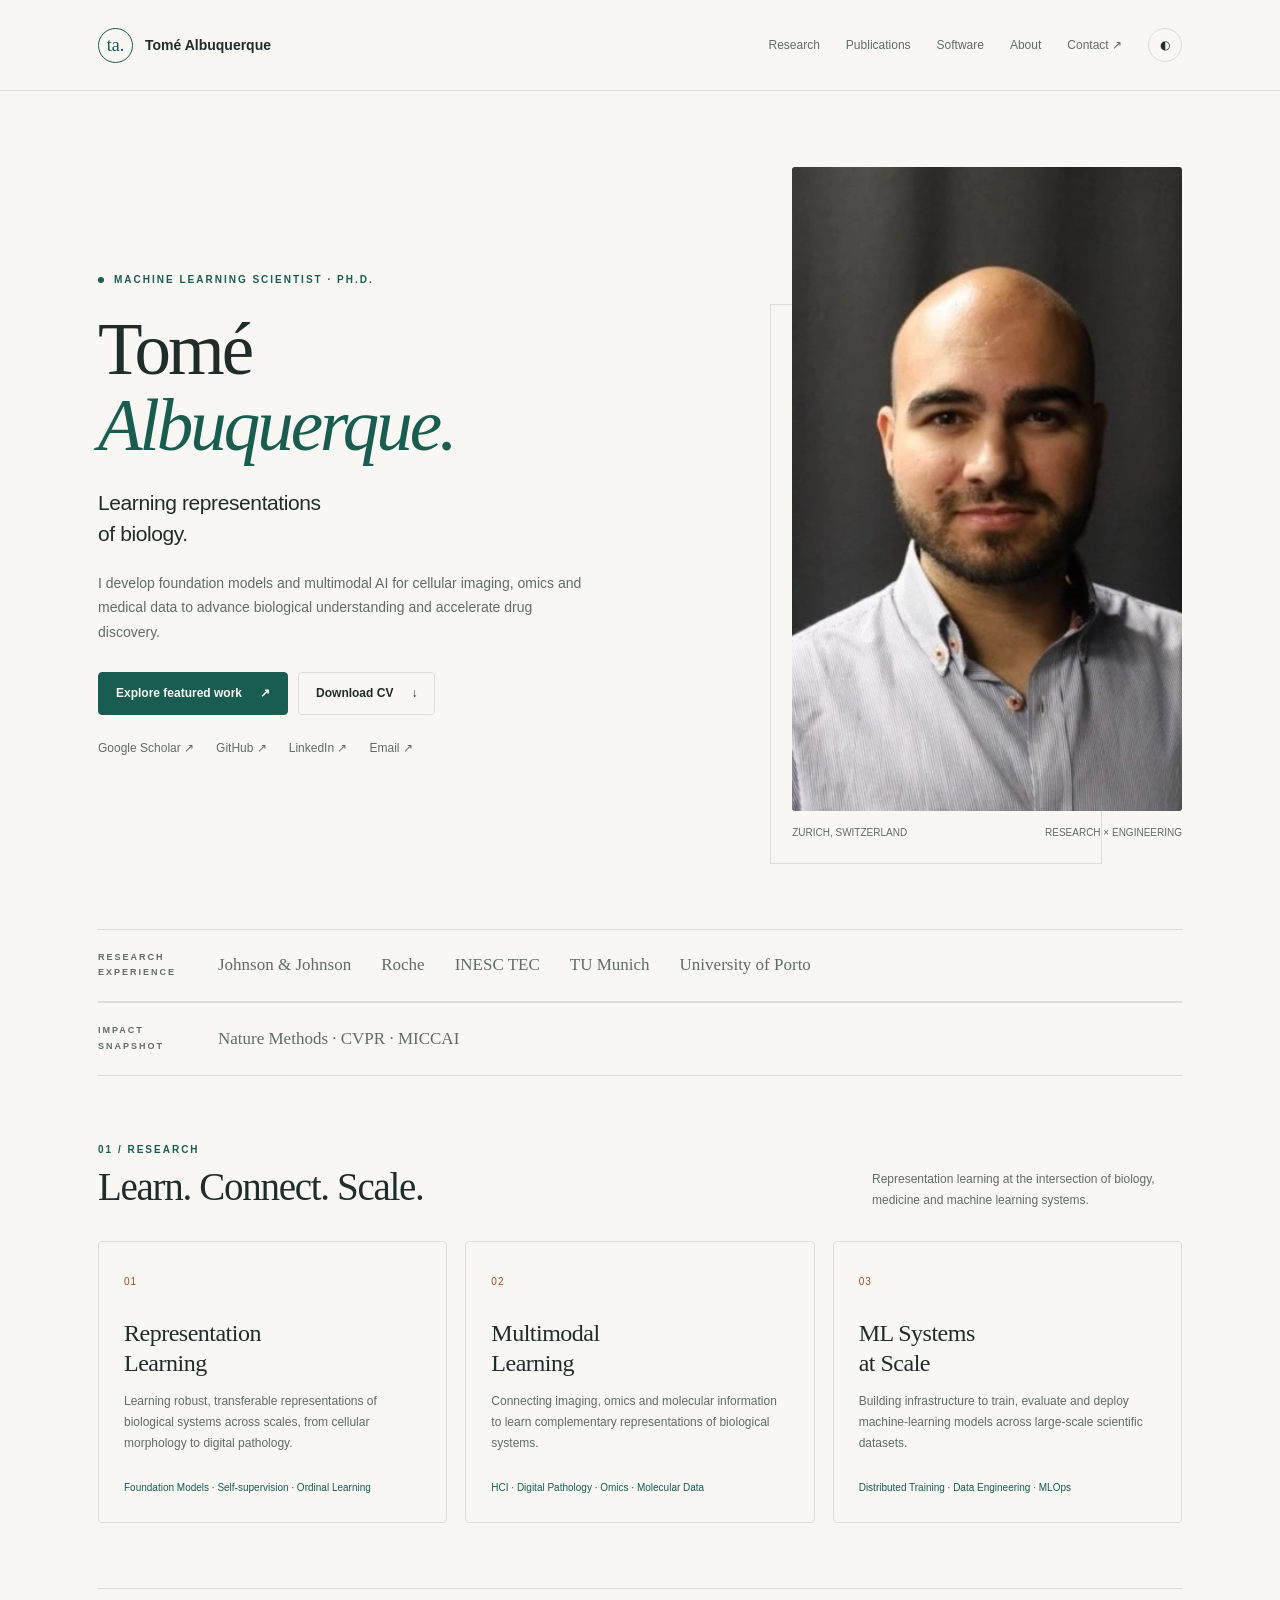
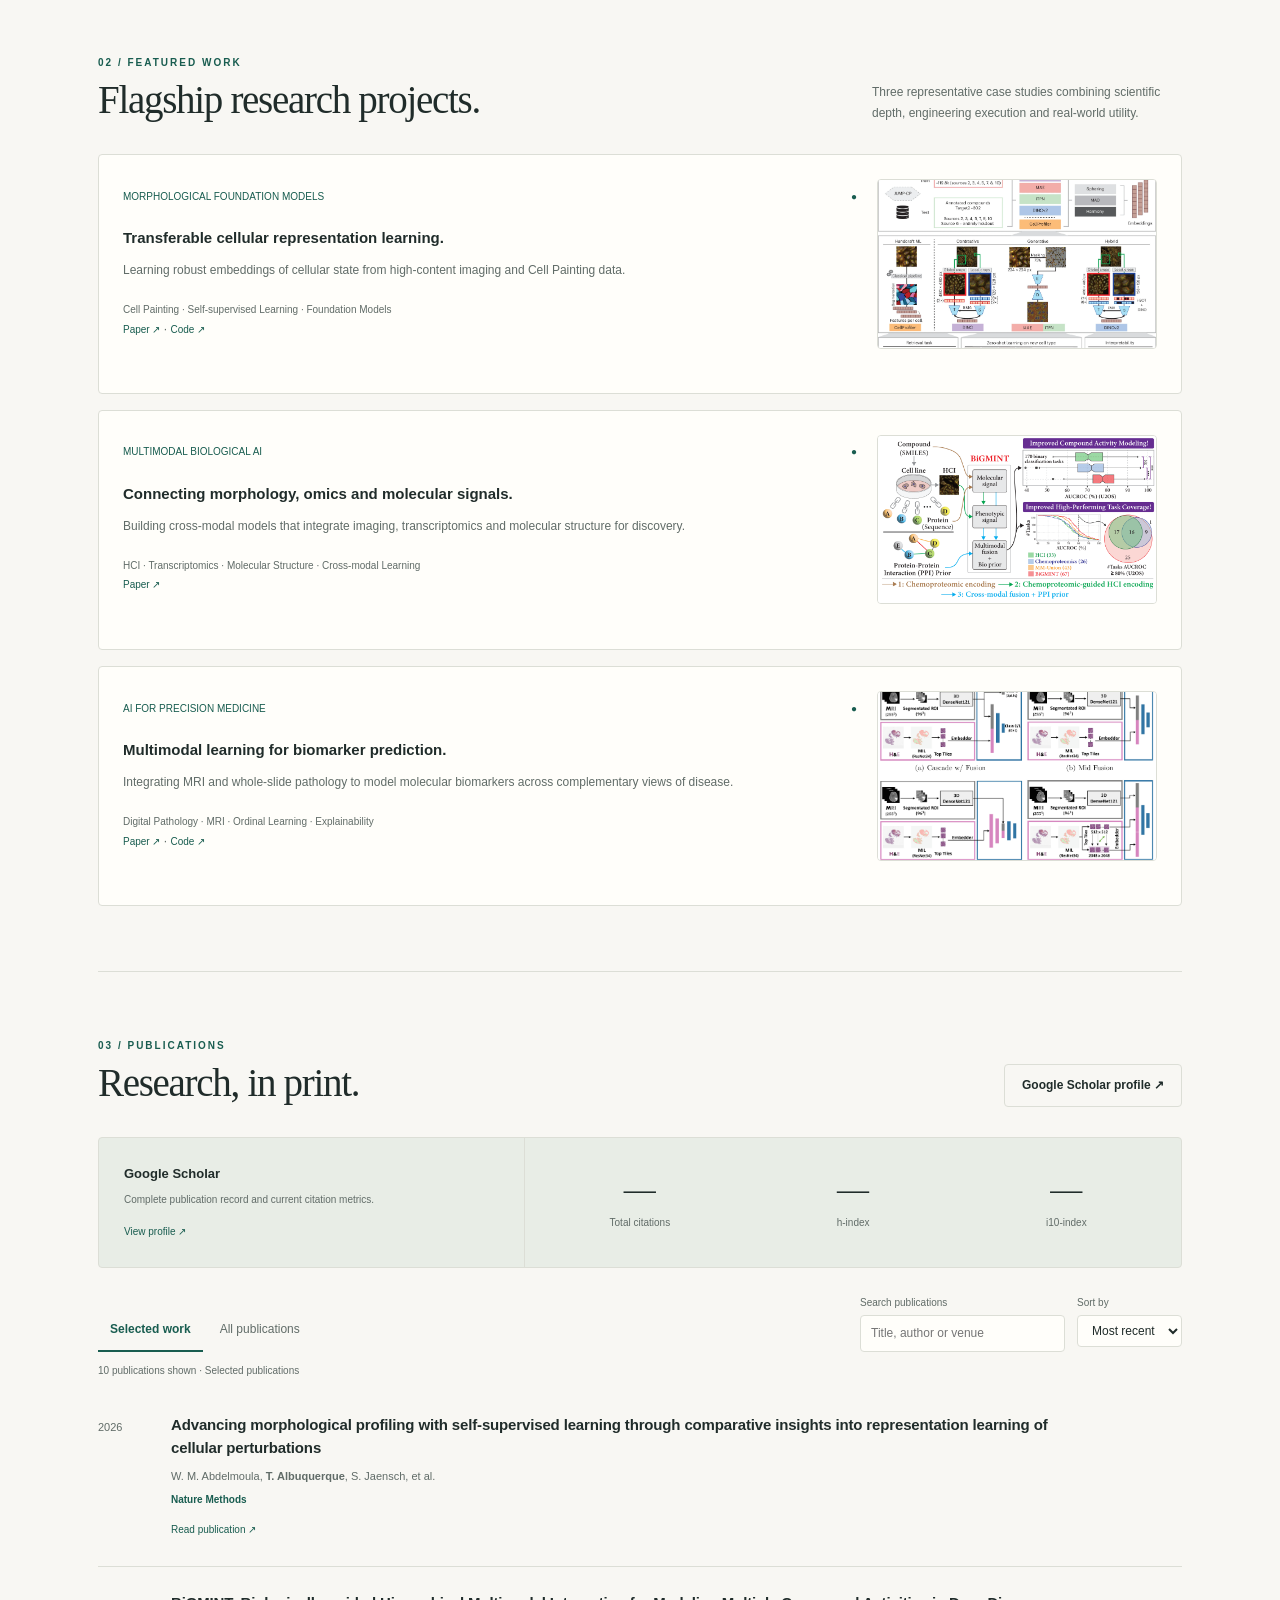
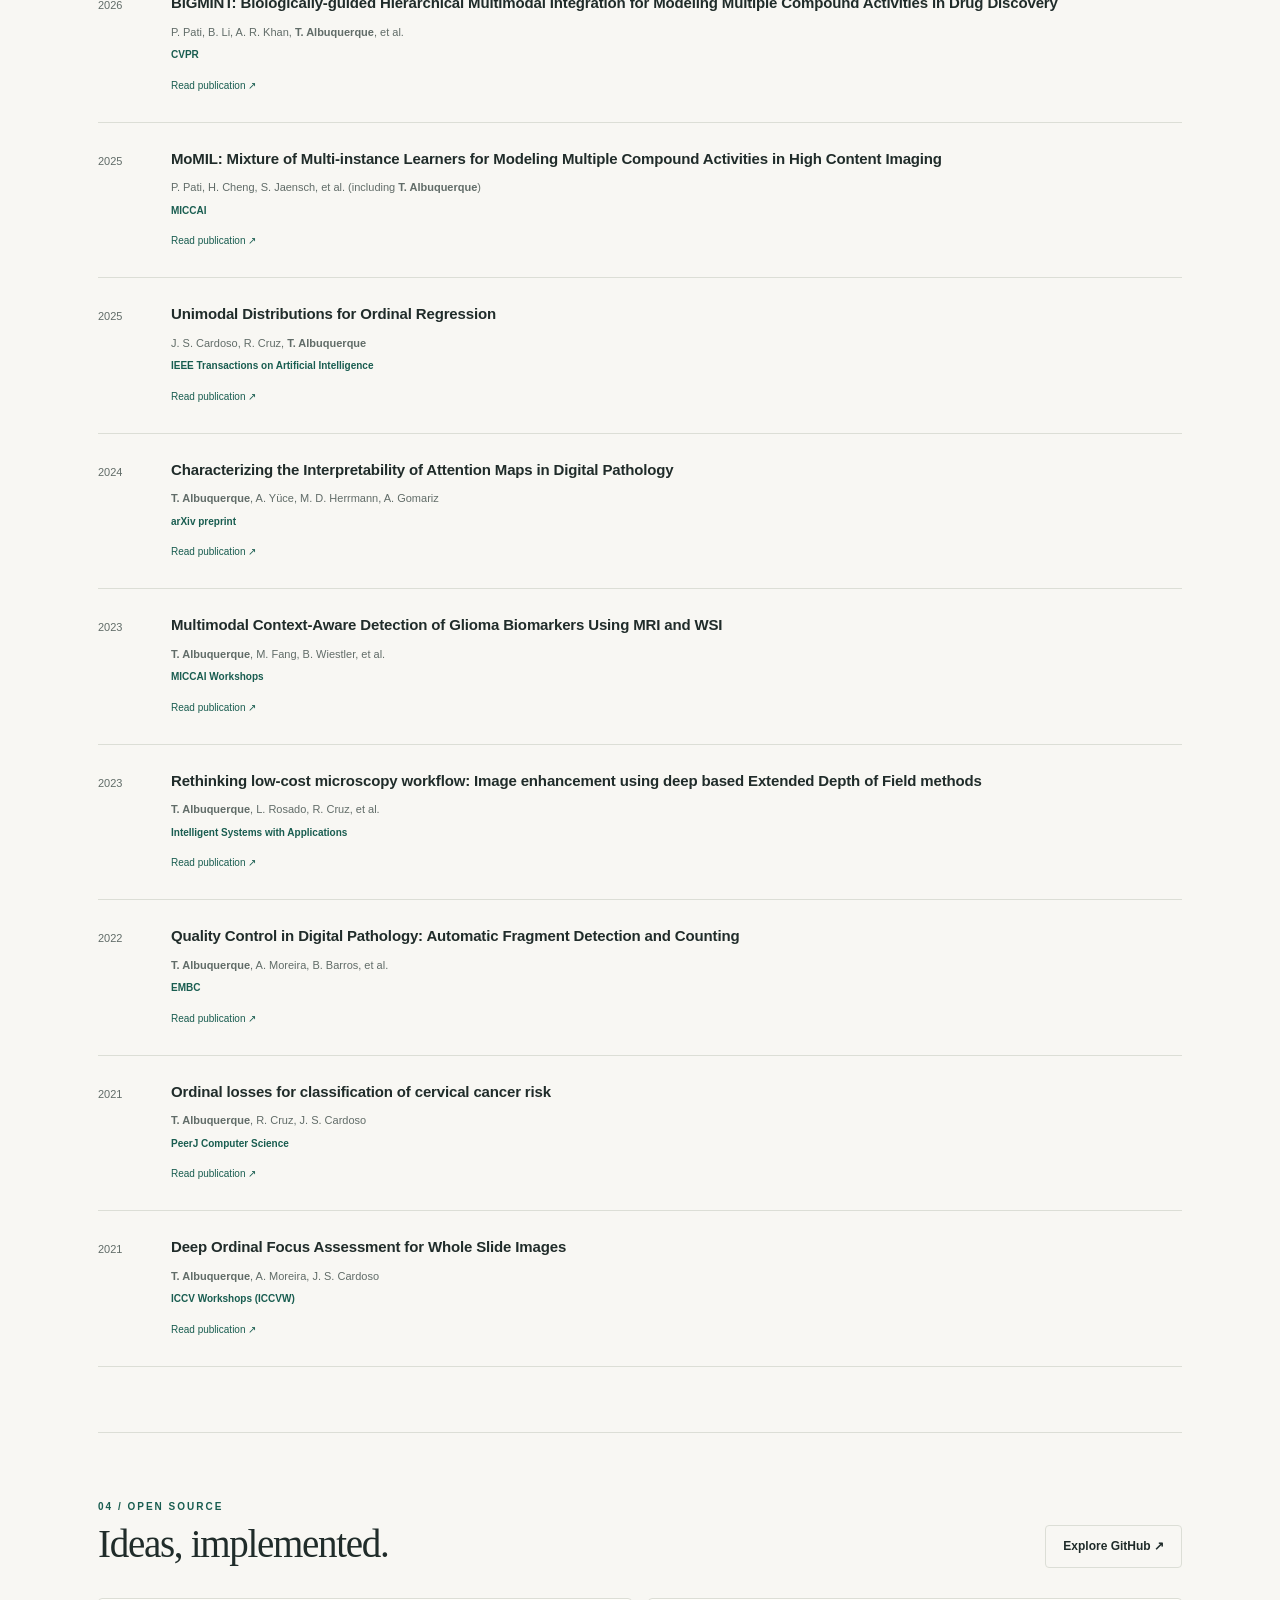
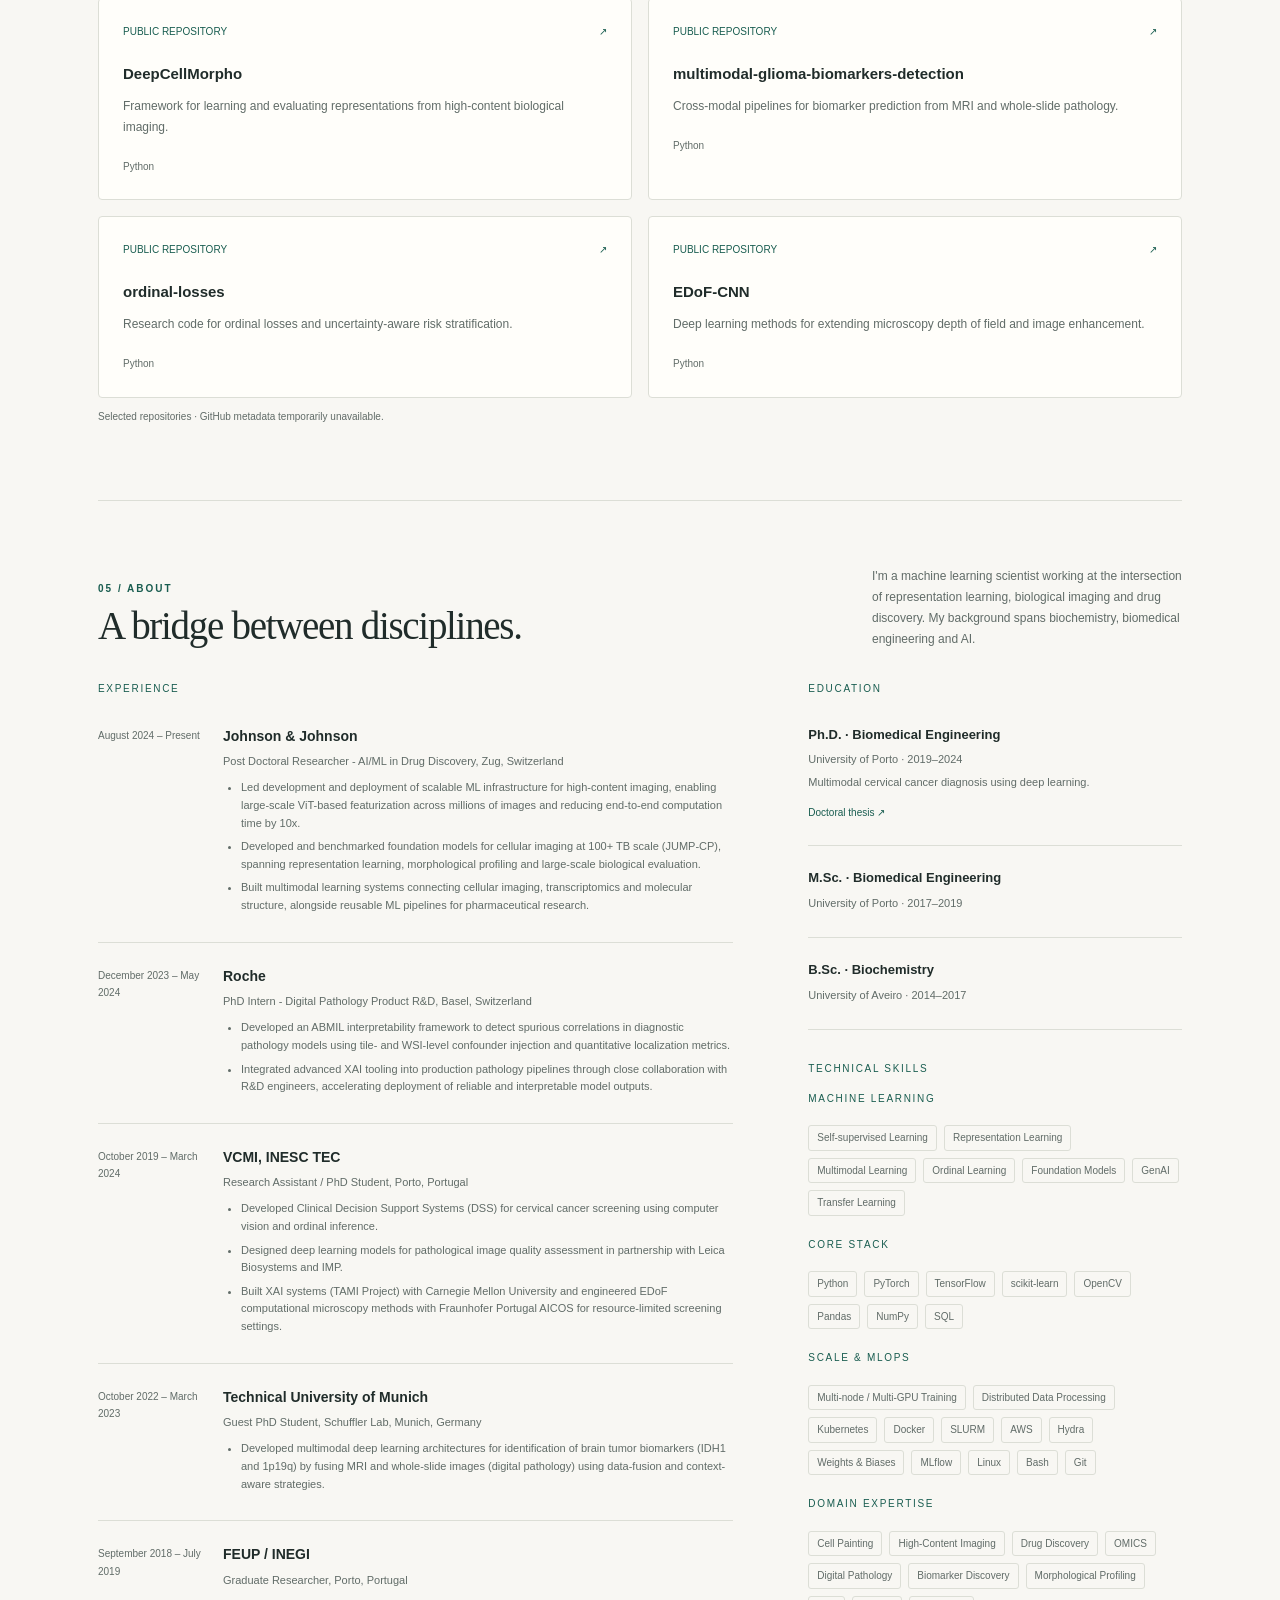
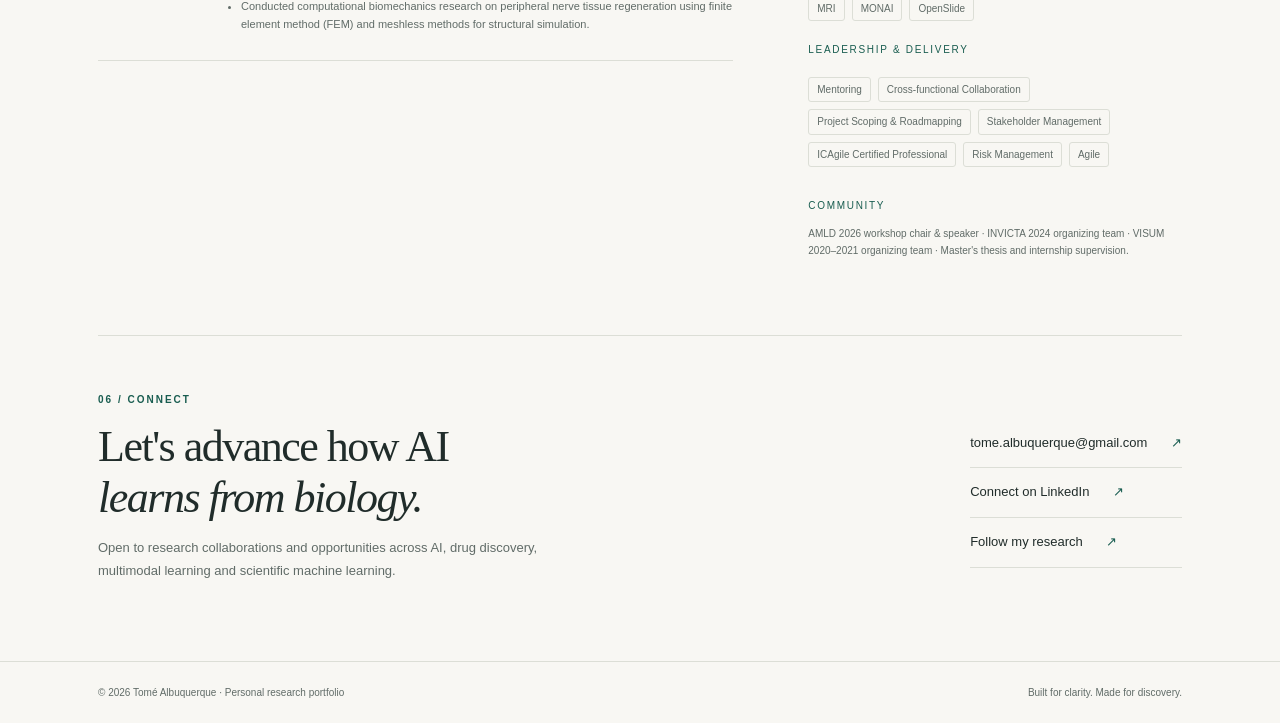
==== public/index.html @ 3bdf6a1e "Improve homepage design" ====
<!doctype html>
<html lang="en">
	<head>
		<meta charset="utf-8" />
		<meta name="viewport" content="width=device-width,initial-scale=1" />
		<meta name="color-scheme" content="light dark" />
		<title>Tomé Albuquerque | Machine Learning Scientist</title>
		<meta
			name="description"
			content="Tomé Albuquerque develops foundation models and multimodal AI across biological imaging, omics and medical data to accelerate discovery."
		/>
		<meta property="og:title" content="Tomé Albuquerque | Machine Learning Scientist" />
		<meta
			property="og:description"
			content="Representation learning for biology. Foundation models, multimodal AI and scalable ML systems for discovery."
		/>
		<meta property="og:type" content="website" />
		<link rel="icon" href="assets/favicon.svg" type="image/svg+xml" />
		<link rel="stylesheet" href="styles.css" />
		<script src="script.js" defer></script>
		<script type="application/ld+json">
			{
				"@context": "https://schema.org",
				"@type": "Person",
				"name": "Tomé Albuquerque",
				"jobTitle": "Machine Learning Scientist",
				"sameAs": [
					"https://scholar.google.com/citations?user=RfeLaPEAAAAJ",
					"https://github.com/tomealbuquerque",
					"https://www.linkedin.com/in/tome-albuquerque-ba087170"
				]
			}
		</script>
	</head>
	<body>
		<a class="skip" href="#main">Skip to content</a>

		<header>
			<nav class="wrap" aria-label="Main navigation">
				<a class="brand" href="#main"><span class="mark" aria-hidden="true">ta.</span>Tomé Albuquerque</a>
				<div class="navlinks">
					<a href="#research">Research</a>
					<a href="#publications">Publications</a>
					<a href="#software">Software</a>
					<a href="#about">About</a>
					<!-- <a href="assets/CV_TAlbuquerque_git.pdf" download aria-label="Download CV" title="Download CV">CV ↓</a> -->
					<a href="#contact">Contact ↗</a>
					<button
						class="theme"
						id="theme"
						type="button"
						aria-label="Switch color theme"
						aria-pressed="false"
					>
						◐
					</button>
				</div>
			</nav>
		</header>

		<main id="main" class="wrap">
			<section class="hero">
				<div>
					<div class="eyebrow"><span class="dot" aria-hidden="true"></span>Machine Learning Scientist · Ph.D.</div>
					<h1>
						Tomé<br />
						<em>Albuquerque.</em>
					</h1>
					<p class="headline">
						Learning representations<br />
						of biology.
					</p>
					<p class="intro">
						I develop foundation models and multimodal AI for cellular imaging, omics and medical data to
						advance biological understanding and accelerate drug discovery.
					</p>
					<div class="buttons">
						<a class="button primary" href="#featured"
							>Explore featured work <span aria-hidden="true">↗</span></a
						>
						<a class="button" href="assets/CV_TAlbuquerque_git.pdf" download
							>Download CV <span aria-hidden="true">↓</span></a
						>
					</div>
					<div class="textlinks">
						<a
							href="https://scholar.google.com/citations?user=RfeLaPEAAAAJ"
							target="_blank"
							rel="noopener noreferrer"
							>Google Scholar ↗</a
						>
						<a href="https://github.com/tomealbuquerque" target="_blank" rel="noopener noreferrer">GitHub ↗</a>
						<a
							href="https://www.linkedin.com/in/tome-albuquerque-ba087170"
							target="_blank"
							rel="noopener noreferrer"
							>LinkedIn ↗</a
						>
						<a href="mailto:tome.albuquerque@gmail.com">Email ↗</a>
					</div>
				</div>

				<figure class="portrait">
					<img
						src="assets/portrait.webp"
						width="560"
						height="644"
						alt="Professional portrait supplied by Tomé Albuquerque"
						fetchpriority="high"
					/>
					<figcaption><span>ZURICH, SWITZERLAND</span><span>RESEARCH × ENGINEERING</span></figcaption>
				</figure>
			</section>

			<div class="affiliations" aria-label="Selected research affiliations, past and present">
				<span class="eyebrow">Research experience</span>
				<span>Johnson & Johnson</span>
				<span>Roche</span>
				<span>INESC TEC</span>
				<span>TU Munich</span>
				<span>University of Porto</span>
			</div>

			<div class="affiliations" aria-label="Research impact snapshot">
				<span class="eyebrow">Impact snapshot</span>
				<span> Nature Methods · CVPR · MICCAI</span>
			</div>

			<section class="block" id="research">
				<div class="section-head">
					<div>
						<div class="eyebrow">01 / RESEARCH</div>
						<h2>Learn. Connect. Scale.</h2>
					</div>
					<p>Representation learning at the intersection of biology, medicine and machine learning systems.</p>
				</div>

				<div class="grid">
					<article class="research">
						<span class="number">01</span>
						<h3>
							Representation<br />
							Learning
						</h3>
						<p>Learning robust, transferable representations of biological systems across scales, from cellular morphology to digital pathology.</p>
						<div class="keywords">Foundation Models · Self-supervision · Ordinal Learning</div>
					</article>

					<article class="research">
						<span class="number">02</span>
						<h3>
							Multimodal<br />
							Learning
						</h3>
						<p>Connecting imaging, omics and molecular information to learn complementary representations of biological systems.</p>
						<div class="keywords">HCI · Digital Pathology · Omics · Molecular Data</div>
					</article>

					<article class="research">
						<span class="number">03</span>
						<h3>
							ML Systems<br />
							at Scale
						</h3>
						<p>Building infrastructure to train, evaluate and deploy machine-learning models across large-scale scientific datasets.</p>
						<div class="keywords">Distributed Training · Data Engineering · MLOps</div>
					</article>
				</div>
			</section>

			<section class="block" id="featured">
				<div class="section-head">
					<div>
						<div class="eyebrow">02 / FEATURED WORK</div>
						<h2>Flagship research projects.</h2>
					</div>
					<p>Three representative case studies combining scientific depth, engineering execution and real-world utility.</p>
				</div>

				<div class="projects">
					<article class="project">
						<div class="feature-layout">
							<div class="feature-copy">
								<div class="repo-top">
									<span>MORPHOLOGICAL FOUNDATION MODELS</span>
									<span aria-hidden="true">●</span>
								</div>
								<h3>Transferable cellular representation learning.</h3>
								<p>Learning robust embeddings of cellular state from high-content imaging and Cell Painting data.</p>
								<div class="repo-bottom">Cell Painting · Self-supervised Learning · Foundation Models</div>
								<p class="case-links"><a class="paper-link" href="https://doi.org/10.1038/s41592-026-03270-z" target="_blank" rel="noopener noreferrer">Paper ↗</a> · <a class="paper-link" href="https://github.com/johnsonandjohnson/DeepCellMorpho" target="_blank" rel="noopener noreferrer">Code ↗</a></p>
							</div>
							<figure class="feature-media">
								<img src="assets/nature_fig_abs.png" alt="Nature Methods flagship project visual" loading="lazy" />
							</figure>
						</div>
					</article>

					<article class="project">
						<div class="feature-layout">
							<div class="feature-copy">
								<div class="repo-top">
									<span>MULTIMODAL BIOLOGICAL AI</span>
									<span aria-hidden="true">●</span>
								</div>
								<h3>Connecting morphology, omics and molecular signals.</h3>
								<p>Building cross-modal models that integrate imaging, transcriptomics and molecular structure for discovery.</p>
								<div class="repo-bottom">HCI · Transcriptomics · Molecular Structure · Cross-modal Learning</div>
								<p class="case-links"><a class="paper-link" href="https://openaccess.thecvf.com/content/CVPR2026/html/Pati_BiGMINT_Biologically-guided_Hierarchical_Multimodal_Integration_for_Modeling_Multiple_Compound_Activities_CVPR_2026_paper.html" target="_blank" rel="noopener noreferrer">Paper ↗</a></p>
							</div>
							<figure class="feature-media">
								<img src="assets/cvpr_fig_abs.png" alt="CVPR flagship project visual" loading="lazy" />
							</figure>
						</div>
					</article>

					<article class="project">
						<div class="feature-layout">
							<div class="feature-copy">
								<div class="repo-top">
									<span>AI FOR PRECISION MEDICINE</span>
									<span aria-hidden="true">●</span>
								</div>
								<h3>Multimodal learning for biomarker prediction.</h3>
								<p>Integrating MRI and whole-slide pathology to model molecular biomarkers across complementary views of disease.</p>
								<div class="repo-bottom">Digital Pathology · MRI · Ordinal Learning · Explainability</div>
								<p class="case-links"><a class="paper-link" href="https://link.springer.com/chapter/10.1007/978-3-031-47425-5_15" target="_blank" rel="noopener noreferrer">Paper ↗</a> · <a class="paper-link" href="https://github.com/tomealbuquerque/multimodal-glioma-biomarkers-detection" target="_blank" rel="noopener noreferrer">Code ↗</a></p>
							</div>
							<figure class="feature-media">
								<img src="assets/miccai_fig_abs.png" alt="MICCAI flagship project visual" loading="lazy" />
							</figure>
						</div>
					</article>
				</div>
			</section>

			<section class="block" id="publications">
				<div class="section-head">
					<div>
						<div class="eyebrow">03 / PUBLICATIONS</div>
						<h2>Research, in print.</h2>
					</div>
					<a
						class="button"
						href="https://scholar.google.com/citations?user=RfeLaPEAAAAJ"
						target="_blank"
						rel="noopener noreferrer"
						>Google Scholar profile ↗</a
					>
				</div>

				<div class="scholar-panel">
					<div class="scholar-info">
						<strong>Google Scholar</strong>
						<p id="sync-status">Complete publication record and current citation metrics.</p>
						<p><a class="paper-link" href="https://scholar.google.com/citations?user=RfeLaPEAAAAJ" target="_blank" rel="noopener noreferrer">View profile ↗</a></p>
					</div>
					<div class="stats">
						<div class="stat">
							<strong id="citations">—</strong>
							<span>Total citations</span>
						</div>
						<div class="stat">
							<strong id="hindex">—</strong>
							<span>h-index</span>
						</div>
						<div class="stat">
							<strong id="i10index">—</strong>
							<span>i10-index</span>
						</div>
					</div>
				</div>

				<div class="toolbar">
					<div class="tabs" aria-label="Publication collection">
						<button type="button" id="selected" aria-pressed="true">Selected work</button>
						<button type="button" id="all" aria-pressed="false">All publications</button>
					</div>

					<div class="filters">
						<label for="search"
							>Search publications
							<input type="search" id="search" placeholder="Title, author or venue" maxlength="200" />
						</label>
						<label for="sort"
							>Sort by
							<select id="sort">
								<option value="year">Most recent</option>
								<option value="citations">Most cited</option>
								<option value="title">Title</option>
							</select>
						</label>
					</div>
				</div>

				<p class="status" id="result-status" aria-live="polite"></p>

				<div id="papers">
					<article class="paper">
						<div class="paper-year">2026</div>
						<div>
							<h3>
								Advancing morphological profiling with self-supervised learning through comparative insights into
								representation learning of cellular perturbations
							</h3>
							<p>W. M. Abdelmoula, <strong>T. Albuquerque</strong>, S. Jaensch, et al.</p>
							<p class="venue">Nature Methods</p>
							<a
								class="paper-link"
								href="https://doi.org/10.1038/s41592-026-03270-z"
								target="_blank"
								rel="noopener noreferrer"
								>Read publication ↗</a
							>
						</div>
					</article>

					<article class="paper">
						<div class="paper-year">2026</div>
						<div>
							<h3>BiGMINT: Biologically-guided Hierarchical Multimodal Integration for Modeling Multiple Compound Activities in Drug Discovery</h3>
							<p>P. Pati, B. Li, A. R. Khan, <strong>T. Albuquerque</strong>, et al.</p>
							<p class="venue">CVPR</p>
							<a class="paper-link" href="https://openaccess.thecvf.com/content/CVPR2026/html/Pati_BiGMINT_Biologically-guided_Hierarchical_Multimodal_Integration_for_Modeling_Multiple_Compound_Activities_CVPR_2026_paper.html" target="_blank" rel="noopener noreferrer"
								>Read publication ↗</a
							>
						</div>
					</article>

					<article class="paper">
						<div class="paper-year">2025</div>
						<div>
							<h3>Unimodal Distributions for Ordinal Regression</h3>
							<p>J. S. Cardoso, R. Cruz, <strong>T. Albuquerque</strong></p>
							<p class="venue">IEEE Transactions on Artificial Intelligence</p>
							<a class="paper-link" href="https://doi.org/10.1109/TAI.2025.3549740" target="_blank" rel="noopener noreferrer"
								>Read publication ↗</a
							>
						</div>
					</article>

					<article class="paper">
						<div class="paper-year">2024</div>
						<div>
							<h3>Characterizing the Interpretability of Attention Maps in Digital Pathology</h3>
							<p><strong>T. Albuquerque</strong>, A. Yüce, M. D. Herrmann, A. Gomariz</p>
							<p class="venue">arXiv preprint</p>
							<a class="paper-link" href="https://arxiv.org/abs/2407.02484" target="_blank" rel="noopener noreferrer"
								>Read publication ↗</a
							>
						</div>
					</article>

					<article class="paper">
						<div class="paper-year">2023</div>
						<div>
							<h3>Multimodal Context-Aware Detection of Glioma Biomarkers Using MRI and WSI</h3>
							<p><strong>T. Albuquerque</strong>, M. Fang, B. Wiestler, et al.</p>
							<p class="venue">MICCAI Workshops</p>
							<a
								class="paper-link"
								href="https://link.springer.com/chapter/10.1007/978-3-031-47425-5_15"
								target="_blank"
								rel="noopener noreferrer"
								>Read publication ↗</a
							>
						</div>
					</article>

					<article class="paper">
						<div class="paper-year">2025</div>
						<div>
							<h3>MoMIL: Mixture of Multi-instance Learners for Modeling Multiple Compound Activities in High Content Imaging</h3>
							<p>P. Pati, H. Cheng, S. Jaensch, et al. (including <strong>T. Albuquerque</strong>)</p>
							<p class="venue">MICCAI</p>
							<a class="paper-link" href="https://doi.org/10.1007/978-3-032-05169-1_36" target="_blank" rel="noopener noreferrer"
								>Read publication ↗</a
							>
						</div>
					</article>

					<article class="paper">
						<div class="paper-year">2022</div>
						<div>
							<h3>Quality Control in Digital Pathology: Automatic Fragment Detection and Counting</h3>
							<p><strong>T. Albuquerque</strong>, A. Moreira, B. Barros, et al.</p>
							<p class="venue">EMBC</p>
							<a class="paper-link" href="https://doi.org/10.1109/EMBC48229.2022.9871208" target="_blank" rel="noopener noreferrer"
								>Read publication ↗</a
							>
						</div>
					</article>

					<article class="paper">
						<div class="paper-year">2021</div>
						<div>
							<h3>Ordinal losses for classification of cervical cancer risk</h3>
							<p><strong>T. Albuquerque</strong>, R. Cruz, J. S. Cardoso</p>
							<p class="venue">PeerJ Computer Science</p>
							<a class="paper-link" href="https://doi.org/10.7717/peerj-cs.457" target="_blank" rel="noopener noreferrer"
								>Read publication ↗</a
							>
						</div>
					</article>
				</div>

				<noscript>
					<p>Enable JavaScript to search publications and display synchronized Scholar data. Selected publications remain available above.</p>
				</noscript>
			</section>

			<section class="block" id="software">
				<div class="section-head">
					<div>
						<div class="eyebrow">04 / OPEN SOURCE</div>
						<h2>Ideas, implemented.</h2>
					</div>
					<a class="button" href="https://github.com/tomealbuquerque" target="_blank" rel="noopener noreferrer">Explore GitHub ↗</a>
				</div>

				<div class="projects" id="repos">
					<a class="project" href="https://github.com/johnsonandjohnson/DeepCellMorpho" target="_blank" rel="noopener noreferrer">
						<div class="repo-top">
							<span>PUBLIC REPOSITORY</span>
							<span aria-hidden="true">↗</span>
						</div>
						<h3>DeepCellMorpho</h3>
						<p>Framework for learning and evaluating representations from high-content biological imaging.</p>
						<div class="repo-bottom">Python · PyTorch · HCI · Self-supervised Learning</div>
					</a>

					<a
						class="project"
						href="https://github.com/tomealbuquerque/multimodal-glioma-biomarkers-detection"
						target="_blank"
						rel="noopener noreferrer"
					>
						<div class="repo-top">
							<span>PUBLIC REPOSITORY</span>
							<span aria-hidden="true">↗</span>
						</div>
						<h3>multimodal-glioma-biomarkers-detection</h3>
						<p>Cross-modal pipelines for biomarker prediction from MRI and whole-slide pathology.</p>
						<div class="repo-bottom">Python · Multimodal Learning · Medical Imaging</div>
					</a>

					<a class="project" href="https://github.com/tomealbuquerque/ordinal-losses" target="_blank" rel="noopener noreferrer">
						<div class="repo-top">
							<span>PUBLIC REPOSITORY</span>
							<span aria-hidden="true">↗</span>
						</div>
						<h3>ordinal-losses</h3>
						<p>Research code for ordinal losses and uncertainty-aware risk stratification.</p>
						<div class="repo-bottom">Python · Ordinal Learning · Clinical AI</div>
					</a>

					<a class="project" href="https://github.com/tomealbuquerque/EDoF-CNN" target="_blank" rel="noopener noreferrer">
						<div class="repo-top">
							<span>PUBLIC REPOSITORY</span>
							<span aria-hidden="true">↗</span>
						</div>
						<h3>EDoF-CNN</h3>
						<p>Deep learning methods for extending microscopy depth of field and image enhancement.</p>
						<div class="repo-bottom">Python · Microscopy · Image Restoration</div>
					</a>
				</div>

				<p class="status" id="repo-status">Selected public repositories.</p>
			</section>

			<section class="block" id="about">
				<div class="section-head">
					<div>
						<div class="eyebrow">05 / ABOUT</div>
						<h2>A bridge between disciplines.</h2>
					</div>
					<p>
						I'm a machine learning scientist working at the intersection of representation learning, biological imaging and drug discovery.
						My background spans biochemistry, biomedical engineering and AI.
					</p>
				</div>

				<div class="career">
					<div>
						<div class="small-title">Experience</div>
						<div class="timeline">
							<article>
								<div class="date">August 2024 – Present</div>
								<div>
									<h3>Johnson &amp; Johnson</h3>
									<p>Post Doctoral Researcher - AI/ML in Drug Discovery, Zug, Switzerland</p>
									<ul class="exp-points">
										<li>Led development and deployment of scalable ML infrastructure for high-content imaging, enabling large-scale ViT-based featurization across millions of images and reducing end-to-end computation time by 10x.</li>
										<li>Developed and benchmarked foundation models for cellular imaging at 100+ TB scale (JUMP-CP), spanning representation learning, morphological profiling and large-scale biological evaluation.</li>
										<li>Built multimodal learning systems connecting cellular imaging, transcriptomics and molecular structure, alongside reusable ML pipelines for pharmaceutical research.</li>
									</ul>
								</div>
							</article>

							<article>
								<div class="date">December 2023 – May 2024</div>
								<div>
									<h3>Roche</h3>
									<p>PhD Intern - Digital Pathology Product R&amp;D, Basel, Switzerland</p>
									<ul class="exp-points">
										<li>Developed an ABMIL interpretability framework to detect spurious correlations in diagnostic pathology models using tile- and WSI-level confounder injection and quantitative localization metrics.</li>
										<li>Integrated advanced XAI tooling into production pathology pipelines through close collaboration with R&amp;D engineers, accelerating deployment of reliable and interpretable model outputs.</li>
									</ul>
								</div>
							</article>

							<article>
								<div class="date">October 2019 – March 2024</div>
								<div>
									<h3>VCMI, INESC TEC</h3>
									<p>Research Assistant / PhD Student, Porto, Portugal</p>
									<ul class="exp-points">
										<li>Developed Clinical Decision Support Systems (DSS) for cervical cancer screening using computer vision and ordinal inference.</li>
										<li>Designed deep learning models for pathological image quality assessment in partnership with Leica Biosystems and IMP.</li>
										<li>Built XAI systems (TAMI Project) with Carnegie Mellon University and engineered EDoF computational microscopy methods with Fraunhofer Portugal AICOS for resource-limited screening settings.</li>
									</ul>
								</div>
							</article>

							<article>
								<div class="date">October 2022 – March 2023</div>
								<div>
									<h3>Technical University of Munich</h3>
									<p>Guest PhD Student, Schuffler Lab, Munich, Germany</p>
									<ul class="exp-points">
										<li>Developed multimodal deep learning architectures for identification of brain tumor biomarkers (IDH1 and 1p19q) by fusing MRI and whole-slide images (digital pathology) using data-fusion and context-aware strategies.</li>
									</ul>
								</div>
							</article>

							<article>
								<div class="date">September 2018 – July 2019</div>
								<div>
									<h3>FEUP / INEGI</h3>
									<p>Graduate Researcher, Porto, Portugal</p>
									<ul class="exp-points">
										<li>Conducted computational biomechanics research on peripheral nerve tissue regeneration using finite element method (FEM) and meshless methods for structural simulation.</li>
									</ul>
								</div>
							</article>
						</div>
					</div>

					<div>
						<div class="small-title">Education</div>
						<div class="education">
							<article>
								<h3>Ph.D. · Biomedical Engineering</h3>
								<p>University of Porto · 2019–2024</p>
								<p>Multimodal cervical cancer diagnosis using deep learning.</p>
								<a
									class="paper-link"
									href="https://repositorio-aberto.up.pt/bitstream/10216/157991/2/667701.pdf"
									target="_blank"
									rel="noopener noreferrer"
									>Doctoral thesis ↗</a
								>
							</article>

							<article>
								<h3>M.Sc. · Biomedical Engineering</h3>
								<p>University of Porto · 2017–2019</p>
							</article>

							<article>
								<h3>B.Sc. · Biochemistry</h3>
								<p>University of Aveiro · 2014–2017</p>
							</article>
						</div>

						<div class="small-title" style="margin-top:30px">Technical Skills</div>

						<div class="small-title" style="margin-top:12px">Machine Learning</div>
						<div class="skills">
							<span>Self-supervised Learning</span>
							<span>Representation Learning</span>
							<span>Multimodal Learning</span>
							<span>Ordinal Learning</span>
							<span>Foundation Models</span>
							<span>GenAI</span>
							<span>Transfer Learning</span>
						</div>

						<div class="small-title" style="margin-top:20px">Core Stack</div>
						<div class="skills">
							<span>Python</span>
							<span>PyTorch</span>
							<span>TensorFlow</span>
							<span>scikit-learn</span>
							<span>OpenCV</span>
							<span>Pandas</span>
							<span>NumPy</span>
							<span>SQL</span>
						</div>

						<div class="small-title" style="margin-top:20px">Scale &amp; MLOps</div>
						<div class="skills">
							<span>Multi-node / Multi-GPU Training</span>
							<span>Distributed Data Processing</span>
							<span>Kubernetes</span>
							<span>Docker</span>
							<span>SLURM</span>
							<span>AWS</span>
							<span>Hydra</span>
							<span>Weights &amp; Biases</span>
							<span>MLflow</span>
							<span>Linux</span>
							<span>Bash</span>
							<span>Git</span>
						</div>

						<div class="small-title" style="margin-top:20px">Domain Expertise</div>
						<div class="skills">
							<span>Cell Painting</span>
							<span>High-Content Imaging</span>
							<span>Drug Discovery</span>
							<span>OMICS</span>
							<span>Digital Pathology</span>
							<span>Biomarker Discovery</span>
							<span>Morphological Profiling</span>
							<span>MRI</span>
							<span>MONAI</span>
							<span>OpenSlide</span>
						</div>

						<div class="small-title" style="margin-top:20px">Leadership &amp; Delivery</div>
						<div class="skills">
							<span>Mentoring</span>
							<span>Cross-functional Collaboration</span>
							<span>Project Scoping &amp; Roadmapping</span>
							<span>Stakeholder Management</span>
							<span>ICAgile Certified Professional</span>
							<span>Risk Management</span>
							<span>Agile</span>
						</div>

						<div class="small-title" style="margin-top:30px">Community</div>
						<p class="status">
							AMLD 2026 workshop chair & speaker · INVICTA 2024 organizing team · VISUM 2020–2021 organizing team ·
							Master's thesis and internship supervision.
						</p>
					</div>
				</div>
			</section>

			<section class="contact" id="contact">
				<div>
					<div class="eyebrow">06 / CONNECT</div>
					<h2>
						Let's advance how AI<br />
						<em>learns from biology.</em>
					</h2>
					<p>Open to research collaborations and opportunities across AI, drug discovery, multimodal learning and scientific machine learning.</p>
				</div>
				<div class="contact-actions">
					<a href="mailto:tome.albuquerque@gmail.com">tome.albuquerque@gmail.com <span>↗</span></a>
					<a href="https://www.linkedin.com/in/tome-albuquerque-ba087170" target="_blank" rel="noopener noreferrer"
						>Connect on LinkedIn <span>↗</span></a
					>
					<a href="https://scholar.google.com/citations?user=RfeLaPEAAAAJ" target="_blank" rel="noopener noreferrer"
						>Follow my research <span>↗</span></a
					>
				</div>
			</section>
		</main>

		<footer>
			<div class="wrap footer-row">
				<span>© <span id="year">2026</span> Tomé Albuquerque · Personal research portfolio</span>
				<span>Built for clarity. Made for discovery.</span>
			</div>
		</footer>

		<script type="application/json" id="initial-data">
			{
				"source": "Selected publications",
				"updated_at": null,
				"metrics": null,
				"articles": [
					{
						"title": "Advancing morphological profiling with self-supervised learning through comparative insights into representation learning of cellular perturbations",
						"year": 2026,
						"venue": "Nature Methods",
						"authors": "W. M. Abdelmoula, T. Albuquerque, S. Jaensch, et al.",
						"url": "https://doi.org/10.1038/s41592-026-03270-z",
						"citations": null,
						"selected": true
					},
					{
						"title": "BiGMINT: Biologically-guided Hierarchical Multimodal Integration for Modeling Multiple Compound Activities in Drug Discovery",
						"year": 2026,
						"venue": "CVPR",
						"authors": "P. Pati, B. Li, A. R. Khan, T. Albuquerque, et al.",
						"url": "https://openaccess.thecvf.com/content/CVPR2026/html/Pati_BiGMINT_Biologically-guided_Hierarchical_Multimodal_Integration_for_Modeling_Multiple_Compound_Activities_CVPR_2026_paper.html",
						"citations": null,
						"selected": true
					},
					{
						"title": "MoMIL: Mixture of Multi-instance Learners for Modeling Multiple Compound Activities in High Content Imaging",
						"year": 2025,
						"venue": "MICCAI",
						"authors": "P. Pati, H. Cheng, S. Jaensch, et al. (including T. Albuquerque)",
						"url": "https://doi.org/10.1007/978-3-032-05169-1_36",
						"citations": null,
						"selected": true
					},
					{
						"title": "Unimodal Distributions for Ordinal Regression",
						"year": 2025,
						"venue": "IEEE Transactions on Artificial Intelligence",
						"authors": "J. S. Cardoso, R. Cruz, T. Albuquerque",
						"url": "https://doi.org/10.1109/TAI.2025.3549740",
						"citations": null,
						"selected": true
					},
					{
						"title": "Characterizing the Interpretability of Attention Maps in Digital Pathology",
						"year": 2024,
						"venue": "arXiv preprint",
						"authors": "T. Albuquerque, A. Yüce, M. D. Herrmann, A. Gomariz",
						"url": "https://arxiv.org/abs/2407.02484",
						"citations": null,
						"selected": true
					},
					{
						"title": "Multimodal Context-Aware Detection of Glioma Biomarkers Using MRI and WSI",
						"year": 2023,
						"venue": "MICCAI Workshops",
						"authors": "T. Albuquerque, M. Fang, B. Wiestler, et al.",
						"url": "https://link.springer.com/chapter/10.1007/978-3-031-47425-5_15",
						"citations": null,
						"selected": true
					},
					{
						"title": "Rethinking low-cost microscopy workflow: Image enhancement using deep based Extended Depth of Field methods",
						"year": 2023,
						"venue": "Intelligent Systems with Applications",
						"authors": "T. Albuquerque, L. Rosado, R. Cruz, et al.",
						"url": "https://doi.org/10.1016/j.iswa.2022.200170",
						"citations": null,
						"selected": true
					},
					{
						"title": "Quality Control in Digital Pathology: Automatic Fragment Detection and Counting",
						"year": 2022,
						"venue": "EMBC",
						"authors": "T. Albuquerque, A. Moreira, B. Barros, et al.",
						"url": "https://doi.org/10.1109/EMBC48229.2022.9871208",
						"citations": null,
						"selected": true
					},
					{
						"title": "Ordinal losses for classification of cervical cancer risk",
						"year": 2021,
						"venue": "PeerJ Computer Science",
						"authors": "T. Albuquerque, R. Cruz, J. S. Cardoso",
						"url": "https://doi.org/10.7717/peerj-cs.457",
						"citations": null,
						"selected": true
					},
					{
						"title": "Deep Ordinal Focus Assessment for Whole Slide Images",
						"year": 2021,
						"venue": "ICCV Workshops (ICCVW)",
						"authors": "T. Albuquerque, A. Moreira, J. S. Cardoso",
						"url": "https://doi.org/10.1109/ICCVW54120.2021.00079",
						"citations": null,
						"selected": true
					},
					{
						"title": "Embedded Regularization For Classification Of Colposcopic Images",
						"year": 2021,
						"venue": "ISBI",
						"authors": "T. Albuquerque, J. S. Cardoso",
						"url": "https://doi.org/10.1109/ISBI48211.2021.9433871",
						"citations": null,
						"selected": false
					}
				]
			}
		</script>

		<script type="application/json" id="repo-data">
			[
				{
					"name": "DeepCellMorpho",
					"description": "Framework for learning and evaluating representations from high-content biological imaging.",
					"url": "https://github.com/johnsonandjohnson/DeepCellMorpho",
					"language": "Python"
				},
				{
					"name": "multimodal-glioma-biomarkers-detection",
					"description": "Cross-modal pipelines for biomarker prediction from MRI and whole-slide pathology.",
					"url": "https://github.com/tomealbuquerque/multimodal-glioma-biomarkers-detection",
					"language": "Python"
				},
				{
					"name": "ordinal-losses",
					"description": "Research code for ordinal losses and uncertainty-aware risk stratification.",
					"url": "https://github.com/tomealbuquerque/ordinal-losses",
					"language": "Python"
				},
				{
					"name": "EDoF-CNN",
					"description": "Deep learning methods for extending microscopy depth of field and image enhancement.",
					"url": "https://github.com/tomealbuquerque/EDoF-CNN",
					"language": "Python"
				}
			]
		</script>
	</body>
</html>
---- public/styles.css ----
*{box-sizing:border-box}html{scroll-behavior:smooth;scroll-padding-top:90px}body{--bg:#f8f7f3;--card:#fffefa;--ink:#202c2a;--muted:#616c68;--line:#dcded6;--accent:#195d50;--soft:#e8ede6;--orange:#a44b2c;margin:0;background:var(--bg);color:var(--ink);font:15px/1.75 -apple-system,BlinkMacSystemFont,"Segoe UI",sans-serif}body.dark{--bg:#141d1b;--card:#1c2824;--ink:#edf0e8;--muted:#b0bdb5;--line:#35463e;--accent:#a4d6b8;--soft:#283d32;--orange:#e6a583}a{color:inherit;text-decoration:none}a:hover{color:var(--accent)}button,input,select{font:inherit}button{cursor:pointer}a:focus-visible,button:focus-visible,input:focus-visible,select:focus-visible{outline:3px solid var(--orange);outline-offset:5px}.wrap{max-width:1160px;margin:auto;padding:0 38px}.skip{position:absolute;top:-100px;padding:12px;background:var(--card);z-index:9}.skip:focus{top:0}header{border-bottom:1px solid var(--line)}nav{min-height:90px;display:flex;align-items:center;justify-content:space-between;gap:25px}.brand{display:flex;align-items:center;gap:12px;font-weight:650;font-size:14px}.mark{display:grid;place-items:center;border:1px solid var(--accent);border-radius:50%;height:35px;width:35px;color:var(--accent);font:18px Georgia,serif}.navlinks{display:flex;align-items:center;gap:26px;font-size:12px}.navlinks a{color:var(--muted)}.theme{background:none;border:1px solid var(--line);border-radius:50%;height:34px;width:34px;color:var(--ink)}.hero{display:grid;grid-template-columns:1.45fr 1fr;gap:75px;align-items:center;padding:76px 0 65px}.eyebrow{font-size:10px;letter-spacing:2px;text-transform:uppercase;font-weight:750;color:var(--accent)}.hero .eyebrow{display:flex;align-items:center;gap:10px}.dot{height:6px;width:6px;background:var(--accent);border-radius:50%;display:inline-block}h1,h2,.serif{font-family:Georgia,"Times New Roman",serif;font-weight:400}h1{font-size:clamp(49px,5.7vw,77px);letter-spacing:-3px;line-height:1.04;margin:23px 0}h1 span{display:block}h1 em{font-weight:400;color:var(--accent)}.headline{font-size:21px;line-height:1.5;max-width:520px;letter-spacing:-.4px}.intro{font-size:14px;color:var(--muted);max-width:500px}.buttons{display:flex;flex-wrap:wrap;gap:10px;margin-top:28px}.button{display:inline-flex;align-items:center;justify-content:center;gap:18px;border:1px solid var(--line);border-radius:4px;padding:10px 17px;font-size:12px;font-weight:600}.button.primary{background:var(--accent);border-color:var(--accent);color:var(--bg)}.textlinks{display:flex;gap:22px;font-size:12px;color:var(--muted);margin-top:23px;flex-wrap:wrap}.portrait{margin:0;position:relative;padding:0 0 22px 22px}.portrait:before{content:'';position:absolute;left:0;bottom:0;width:80%;height:80%;border:1px solid var(--line);z-index:-1}.portrait img{display:block;width:100%;aspect-ratio:4/4.6;object-fit:cover;object-position:center;border-radius:3px}.portrait figcaption{display:flex;justify-content:space-between;gap:12px;font-size:10px;color:var(--muted);margin-top:13px}.affiliations{border-top:1px solid var(--line);border-bottom:1px solid var(--line);padding:20px 0;display:flex;align-items:center;gap:30px;flex-wrap:wrap}.affiliations .eyebrow{font-size:9px;max-width:90px;color:var(--muted)}.affiliations span:not(.eyebrow){font:17px Georgia,serif;color:var(--muted)}section.block{padding:65px 0;border-bottom:1px solid var(--line)}.section-head{display:flex;justify-content:space-between;align-items:end;gap:25px;margin-bottom:30px}.section-head h2{font-size:39px;letter-spacing:-1.3px;margin:6px 0 0;line-height:1.2}.section-head p{font-size:12px;color:var(--muted);max-width:310px;margin:0}.grid{display:grid;grid-template-columns:repeat(3,1fr);gap:18px}.research{padding:25px;border:1px solid var(--line);border-radius:4px}.number{font-size:10px;color:var(--orange);letter-spacing:1px}.research h3{font:24px/1.25 Georgia,serif;margin:25px 0 13px;letter-spacing:-.5px}.research p{font-size:12px;color:var(--muted);margin:0}.research .keywords{font-size:10px;color:var(--accent);margin-top:25px}.scholar-panel{display:grid;grid-template-columns:1.3fr 2fr;border:1px solid var(--line);border-radius:4px;margin-bottom:26px;background:var(--soft)}.scholar-info{padding:22px 25px;border-right:1px solid var(--line)}.scholar-info strong{font-size:13px}.scholar-info p{font-size:10px;color:var(--muted);margin:5px 0}.stats{display:grid;grid-template-columns:repeat(3,1fr);align-items:center;text-align:center;padding:18px 8px}.stat strong{display:block;font:32px Georgia,serif}.stat span{font-size:10px;color:var(--muted)}.toolbar{display:flex;justify-content:space-between;align-items:end;gap:18px;flex-wrap:wrap;margin:25px 0 8px}.tabs{display:flex;gap:5px}.tabs button{border:0;border-bottom:2px solid transparent;background:none;color:var(--muted);padding:10px 12px;font-size:12px}.tabs button[aria-pressed=true]{border-color:var(--accent);color:var(--accent);font-weight:700}.filters{display:flex;gap:12px;flex-wrap:wrap}label{display:flex;flex-direction:column;gap:3px;font-size:10px;color:var(--muted)}input,select{border:1px solid var(--line);background:var(--card);color:var(--ink);border-radius:4px;padding:7px 10px;max-width:100%;font-size:12px}input{width:205px}.paper{display:grid;grid-template-columns:55px 1fr 65px;gap:18px;padding:25px 0;border-bottom:1px solid var(--line)}.paper-year{font-size:11px;color:var(--muted);padding-top:4px}.paper h3{font-size:15px;line-height:1.5;font-weight:600;letter-spacing:-.15px;margin:0 0 8px}.paper p{font-size:11px;color:var(--muted);margin:4px 0}.paper .venue{font-size:10px;color:var(--accent);font-weight:650}.paper-link{font-size:10px;display:inline-block;margin-top:9px;color:var(--accent)}.paper-citations{text-align:right;font-size:10px;color:var(--muted)}.paper-citations strong{display:block;font-size:19px;font-weight:500;color:var(--ink)}.status{font-size:10px;color:var(--muted);margin:10px 0}.projects{display:grid;grid-template-columns:1fr 1fr;gap:16px}.project{padding:24px;border:1px solid var(--line);background:var(--card);border-radius:4px;display:block;transition:border-color .2s,transform .2s}.project:hover{border-color:var(--accent);transform:translateY(-2px)}.project .repo-top{display:flex;justify-content:space-between;font-size:10px;color:var(--accent)}.project h3{font-size:15px;overflow-wrap:anywhere;margin:20px 0 9px}.project p{font-size:12px;color:var(--muted);margin:0}.project .repo-bottom{font-size:10px;color:var(--muted);margin-top:20px}.career{display:grid;grid-template-columns:1.7fr 1fr;gap:75px}.timeline article{display:grid;grid-template-columns:105px 1fr;gap:20px;padding:21px 0;border-bottom:1px solid var(--line)}.timeline .date{font-size:10px;color:var(--muted);margin-top:3px}.timeline h3{font-size:14px;margin:0 0 3px}.timeline p{font-size:11px;color:var(--muted);margin:4px 0}.education article{padding:21px 0;border-bottom:1px solid var(--line)}.education h3{font-size:13px;margin:0 0 4px}.education p{font-size:11px;color:var(--muted);margin:3px 0}.small-title{font-size:10px;letter-spacing:1.7px;text-transform:uppercase;color:var(--accent);margin-bottom:5px}.skills{display:flex;flex-wrap:wrap;gap:7px;margin-top:18px}.skills span{border:1px solid var(--line);border-radius:3px;padding:3px 8px;font-size:10px;color:var(--muted)}.contact{padding:55px 0 65px;display:grid;grid-template-columns:1.5fr 1fr;gap:50px;align-items:center}.contact h2{font-size:44px;line-height:1.15;letter-spacing:-1.5px;margin:14px 0}.contact p{font-size:13px;color:var(--muted);max-width:470px}.contact-actions{justify-self:end}.contact-actions a{display:block;border-bottom:1px solid var(--line);padding:13px 0;font-size:13px}.contact-actions span{margin-left:20px;color:var(--accent)}footer{border-top:1px solid var(--line);padding:22px 0;color:var(--muted);font-size:10px}.footer-row{display:flex;justify-content:space-between;gap:20px;flex-wrap:wrap}[hidden]{display:none!important}@media(max-width:850px){.wrap{padding:0 24px}.hero{gap:35px}.navlinks{gap:15px}.career{gap:35px}.grid{gap:12px}.research{padding:18px}.scholar-panel{grid-template-columns:1fr 1.4fr}}@media(max-width:620px){nav{padding:17px 0;flex-wrap:wrap;gap:12px}.navlinks{width:100%;justify-content:space-between;gap:8px}.hero{grid-template-columns:1fr;padding:40px 0;gap:32px}.portrait{max-width:330px;width:100%;justify-self:center}.hero h1{font-size:59px}.grid,.career,.contact{grid-template-columns:1fr}.section-head{align-items:start;flex-direction:column;gap:15px}.section-head h2{font-size:34px}.research h3{margin-top:15px}.research .keywords{margin-top:15px}.projects{grid-template-columns:1fr}.scholar-panel{grid-template-columns:1fr}.scholar-info{border-right:0;border-bottom:1px solid var(--line)}.paper{grid-template-columns:35px 1fr;gap:10px}.paper-citations{grid-column:2;text-align:left}.paper-citations strong{display:inline;font-size:12px;margin-right:5px}.filters{width:100%}.filters label:first-child{flex:1}input{width:100%}.contact-actions{justify-self:stretch}.affiliations{gap:15px}.affiliations span:not(.eyebrow){font-size:14px}section.block{padding:43px 0}.timeline article{grid-template-columns:90px 1fr;gap:12px}}@media(prefers-reduced-motion:reduce){html{scroll-behavior:auto}.project{transition:none}}@media print{header,.toolbar,.buttons,.theme{display:none}.wrap{max-width:none}.hero{padding:20px 0}.block{break-inside:avoid}body{background:white;color:black}.paper,.project{break-inside:avoid}}

#featured .projects{grid-template-columns:1fr}
#featured .project{min-height:240px}
#featured .feature-layout{display:grid;grid-template-columns:minmax(0,1fr) 280px;gap:20px;align-items:center}
#featured .feature-copy .repo-top{margin-bottom:2px}
#featured .feature-copy{min-width:0}
#featured .feature-media{margin:0;justify-self:end;width:100%;max-width:280px}
#featured .feature-media img{display:block;width:100%;height:100%;max-height:170px;object-fit:cover;border-radius:4px;border:1px solid var(--line)}
@media(max-width:850px){#featured .feature-layout{grid-template-columns:minmax(0,1fr) 220px}}
@media(max-width:620px){#featured .projects{grid-template-columns:1fr}}
@media(max-width:620px){#featured .feature-layout{grid-template-columns:1fr}#featured .feature-media{justify-self:stretch;max-width:none}#featured .feature-media img{max-height:140px;aspect-ratio:16/7;object-position:center}}

.exp-points{margin:8px 0 0;padding-left:18px}
.exp-points li{font-size:11px;color:var(--muted);margin:6px 0;line-height:1.6}
.scholar-panel.compact{grid-template-columns:1fr}
.scholar-panel.compact .scholar-info{border-right:0}
.case-links{margin-top:10px}
.case-links .paper-link{margin-top:0}
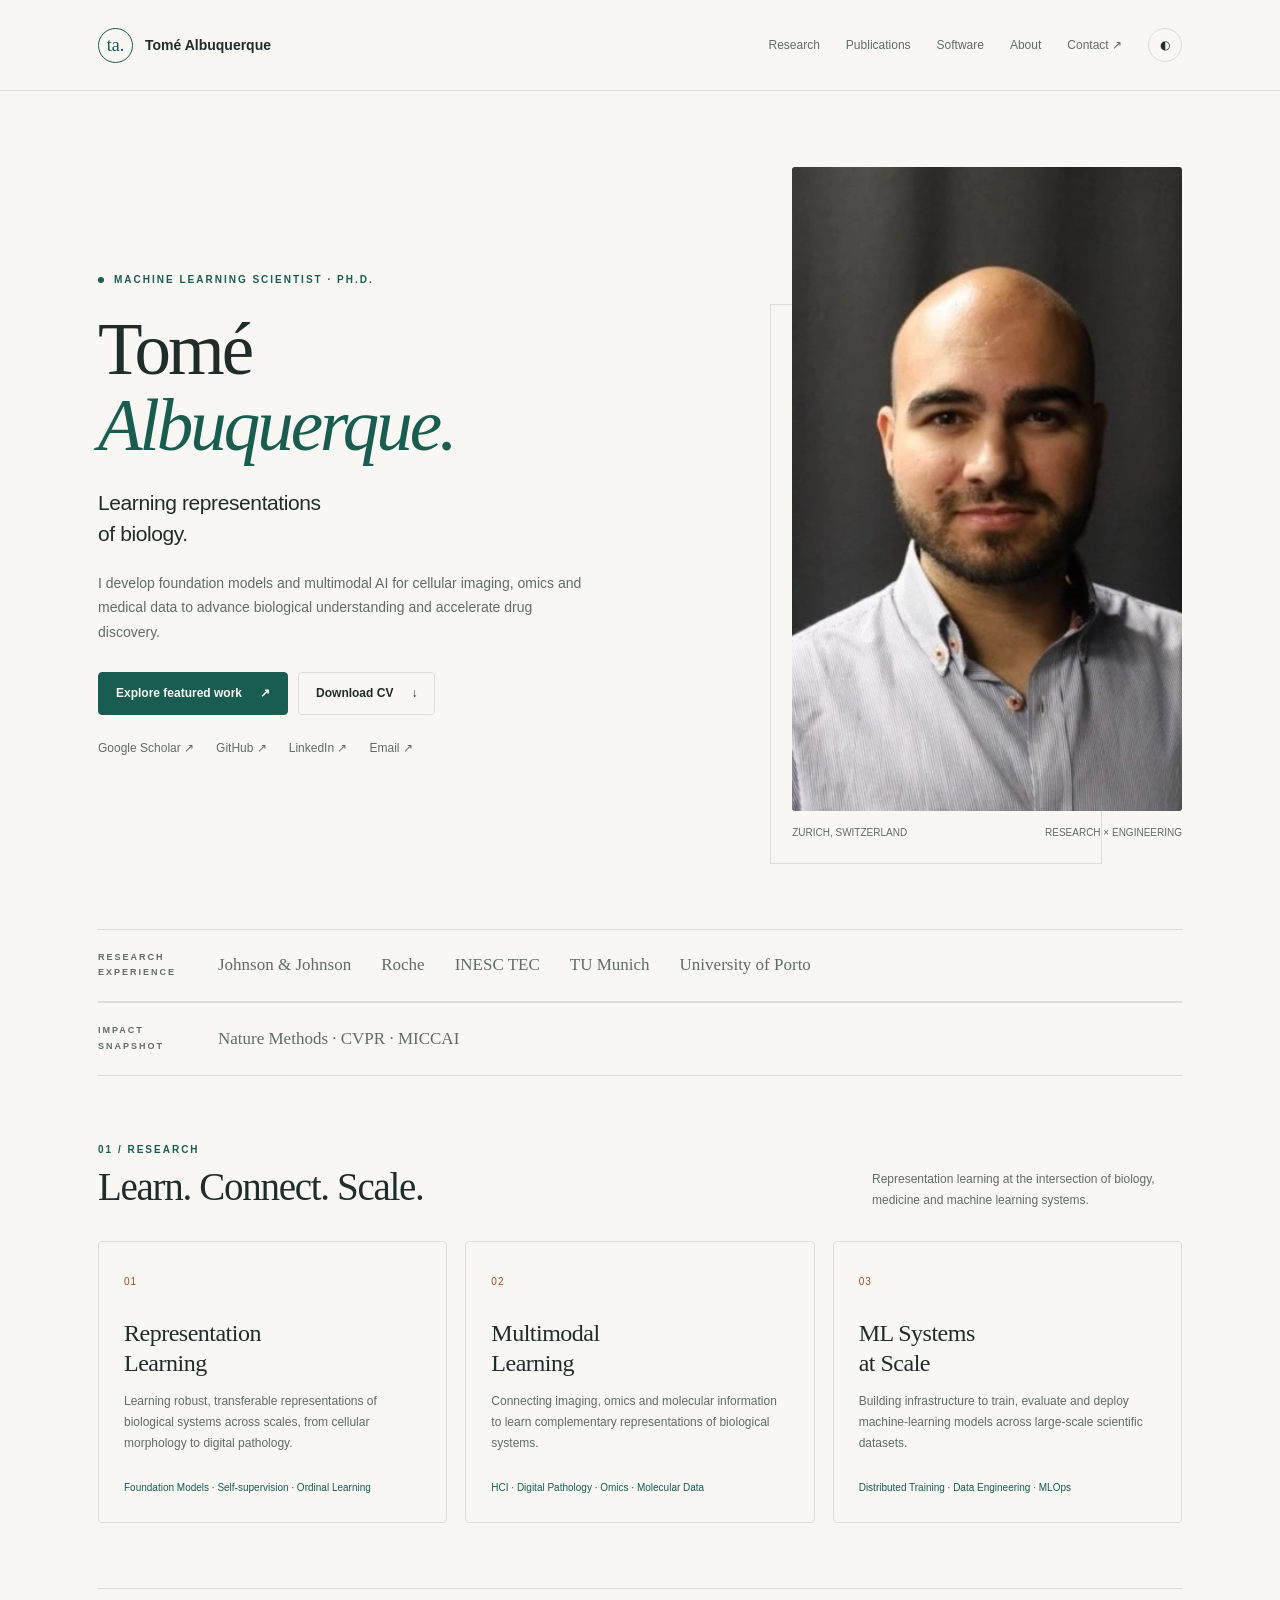
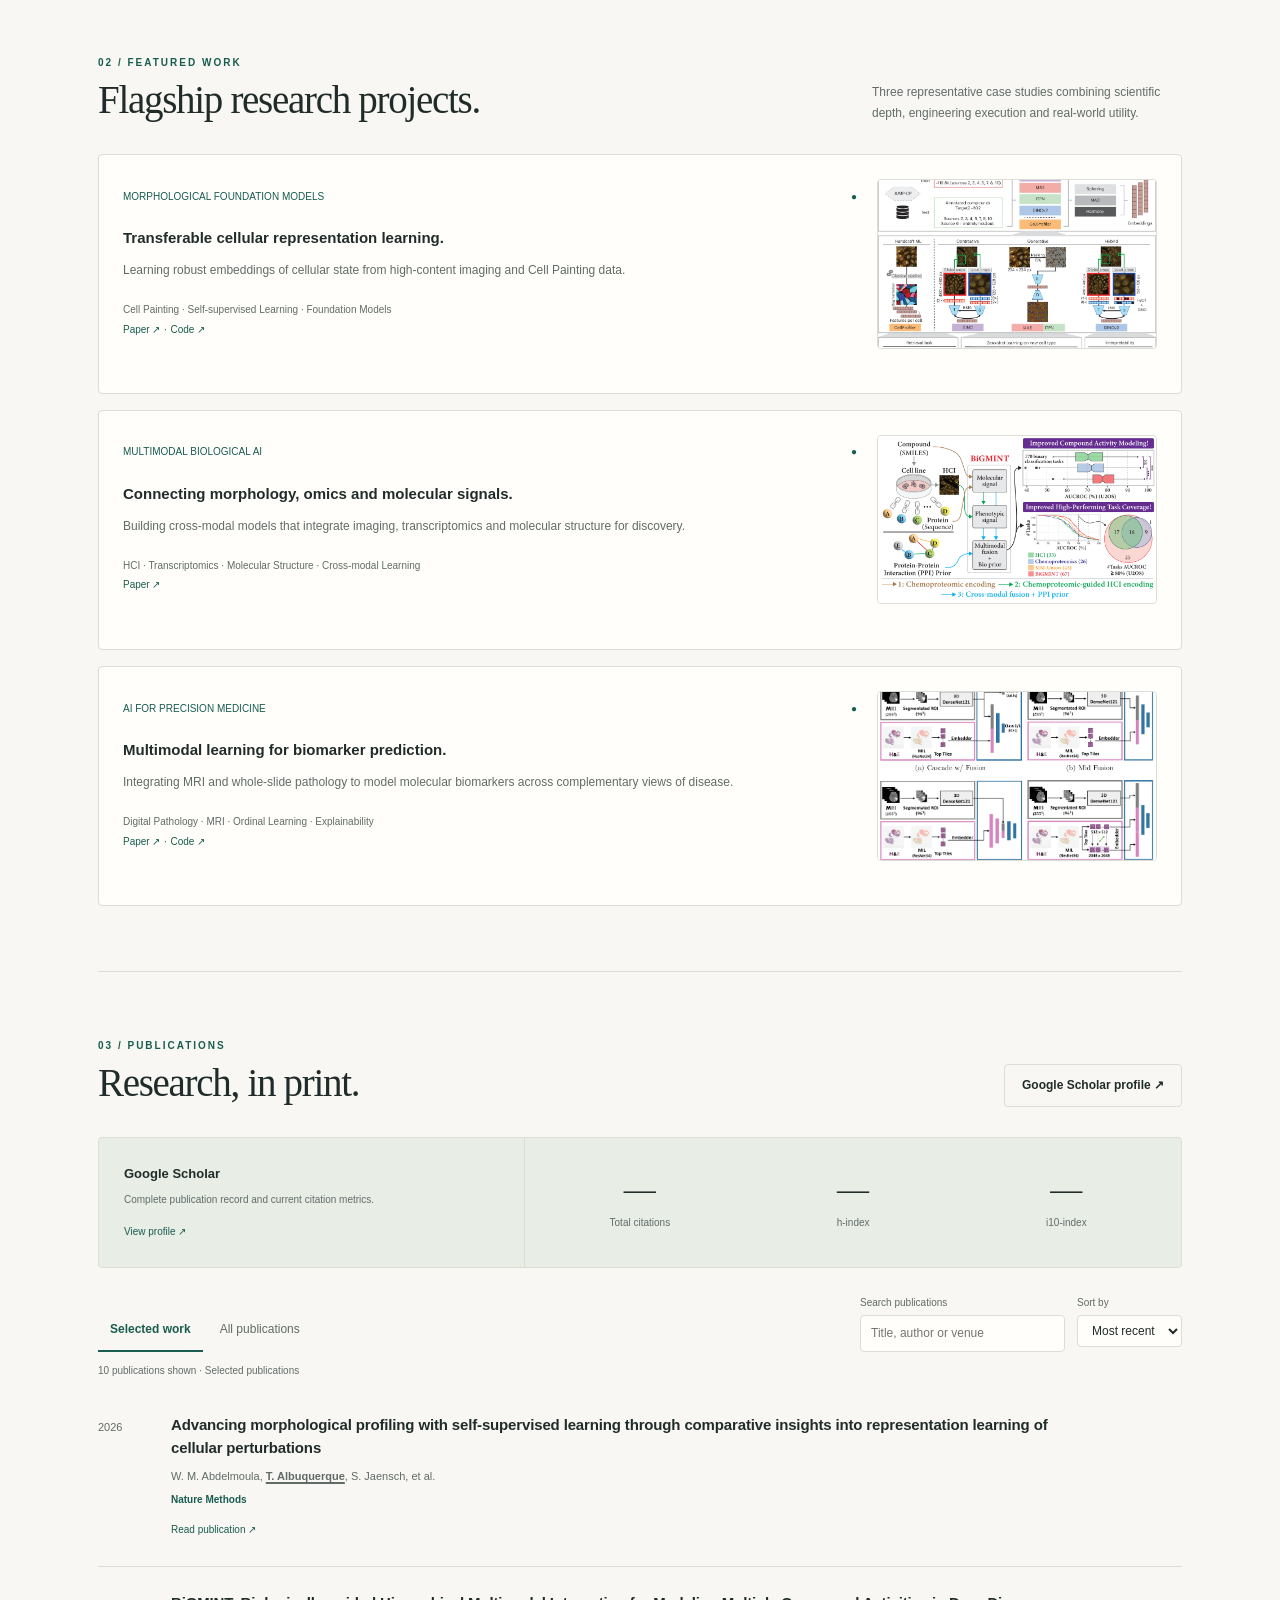
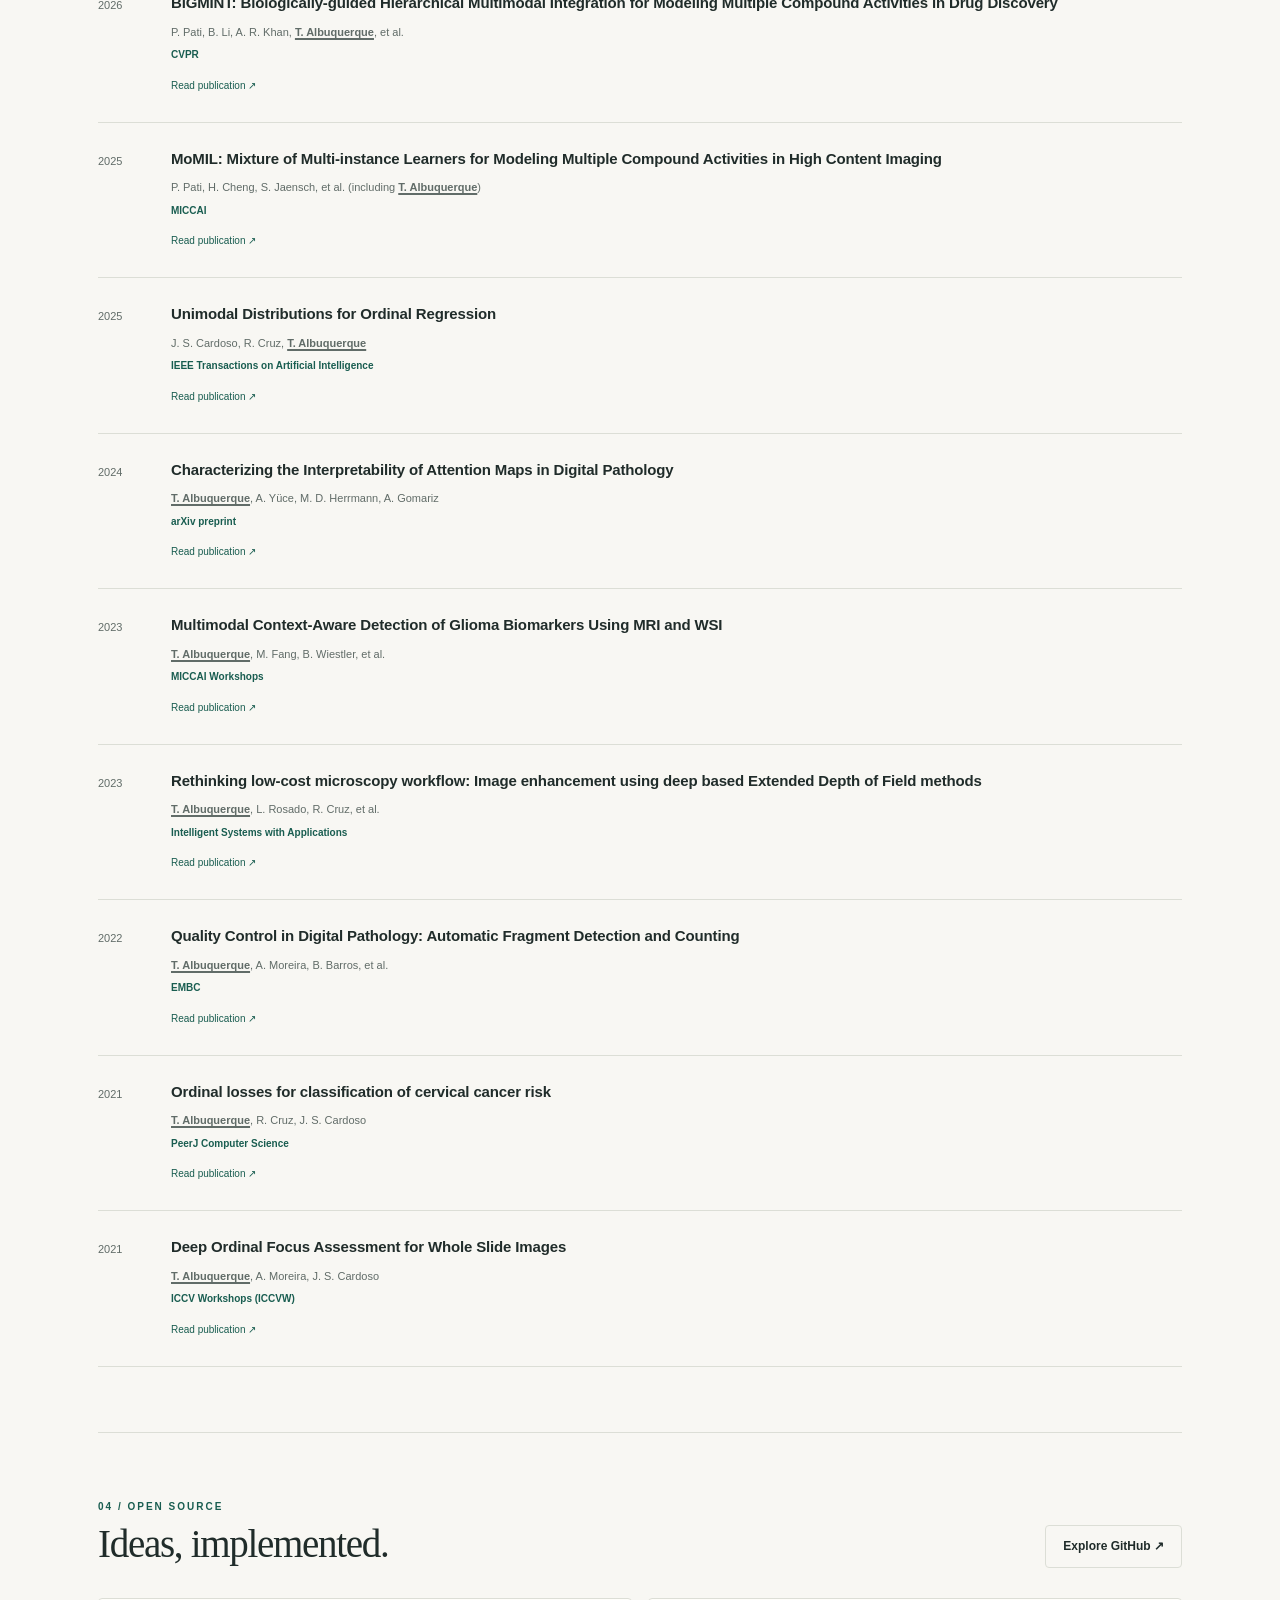
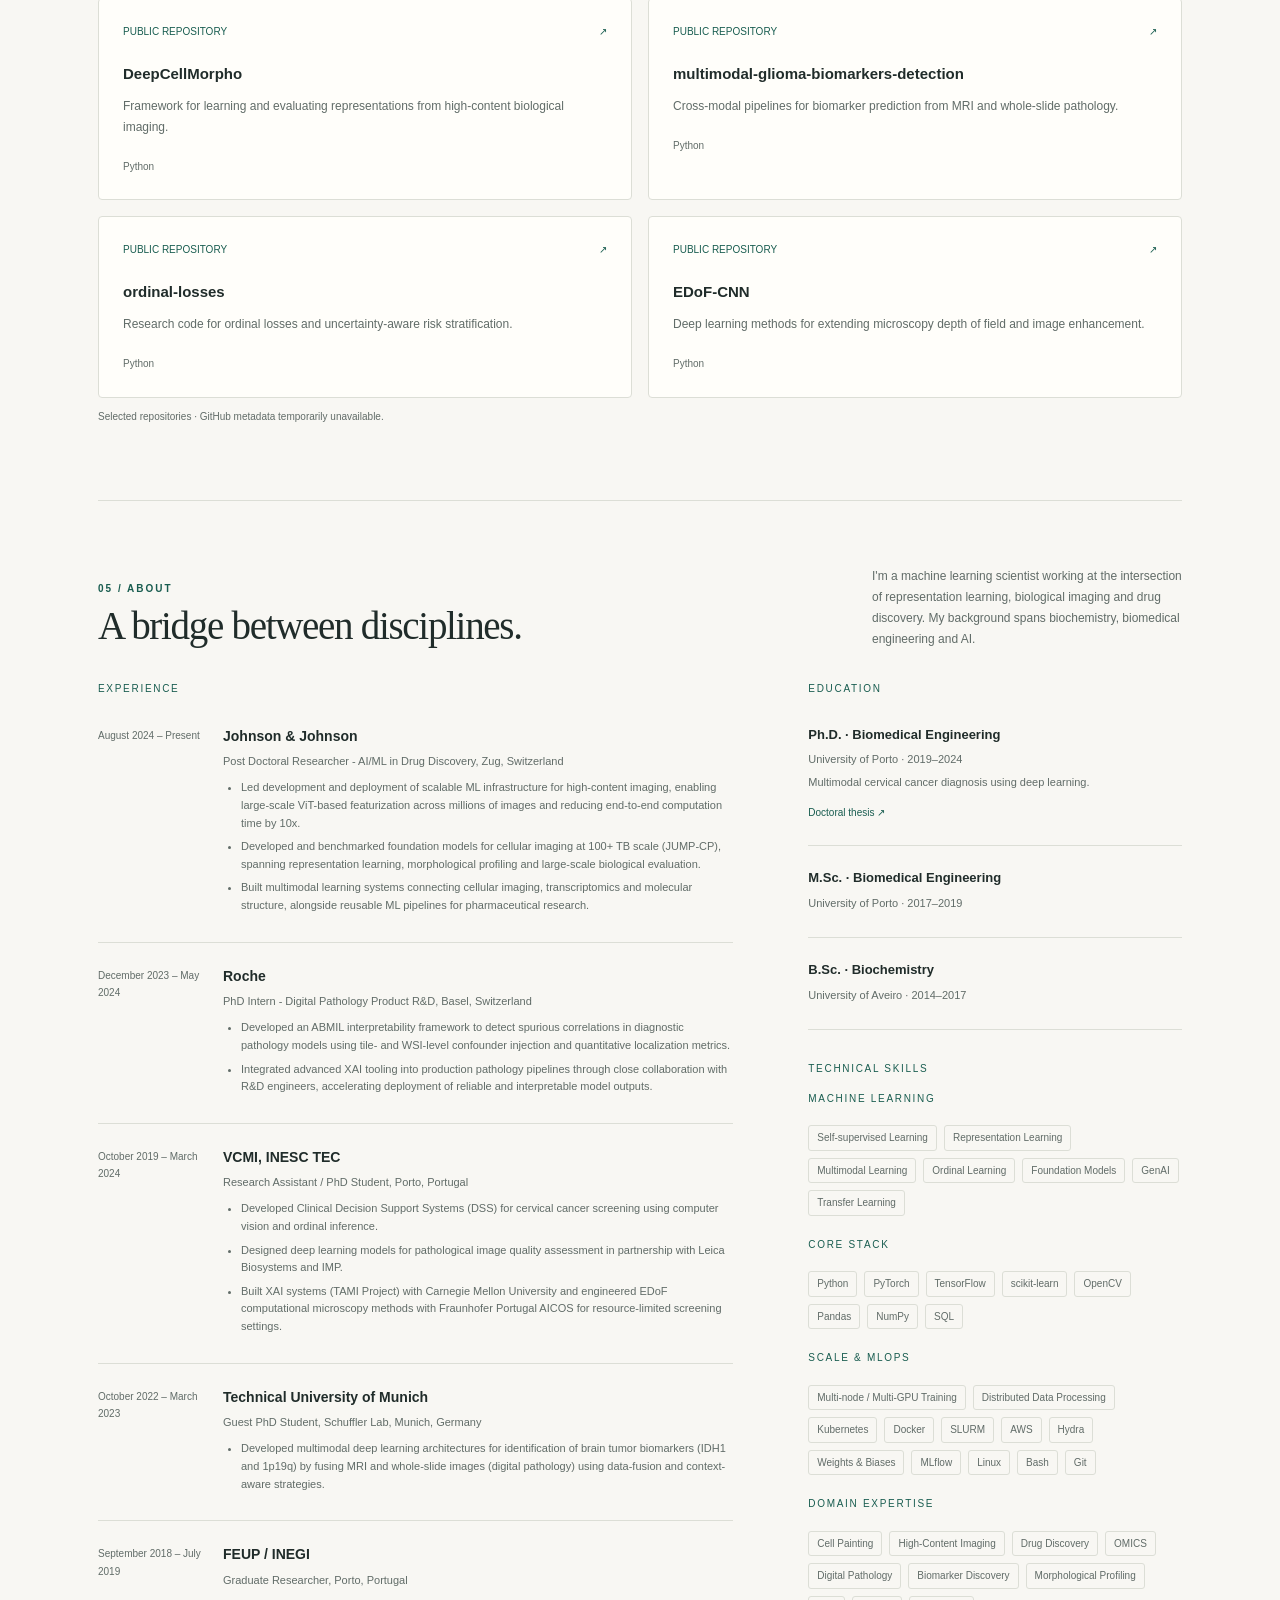
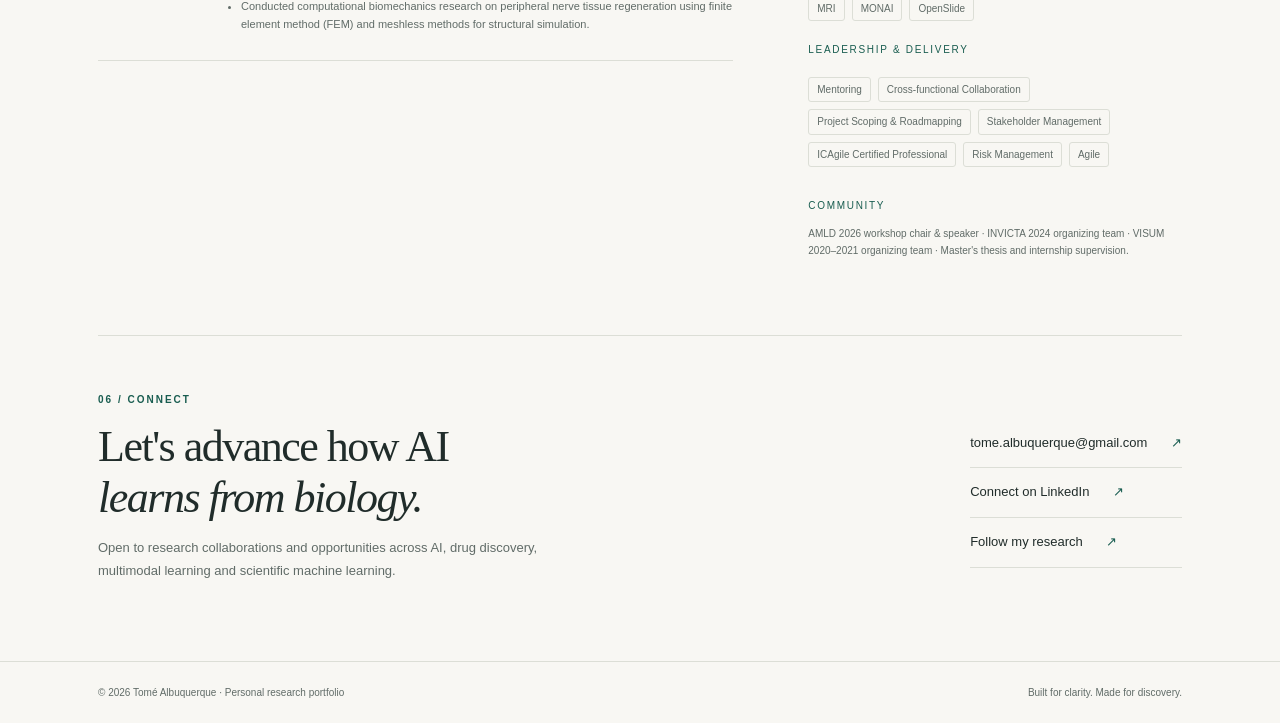
==== commit ca96a138: "Improve homepage design" ====
--- a/public/index.html
+++ b/public/index.html
@@ -425,7 +425,7 @@
 							<span aria-hidden="true">↗</span>
 						</div>
 						<h3>DeepCellMorpho</h3>
-						<p>Framework for learning and evaluating representations from high-content biological imaging.</p>
+						<p>Framework for evaluating representations from high-content imaging.</p>
 						<div class="repo-bottom">Python · PyTorch · HCI · Self-supervised Learning</div>
 					</a>
 
--- a/public/styles.css
+++ b/public/styles.css
@@ -16,4 +16,5 @@
 .scholar-panel.compact{grid-template-columns:1fr}
 .scholar-panel.compact .scholar-info{border-right:0}
 .case-links{margin-top:10px}
-.case-links .paper-link{margin-top:0}+.case-links .paper-link{margin-top:0}
+.author-emphasis{text-decoration:underline;text-decoration-thickness:1.5px;text-underline-offset:2px}
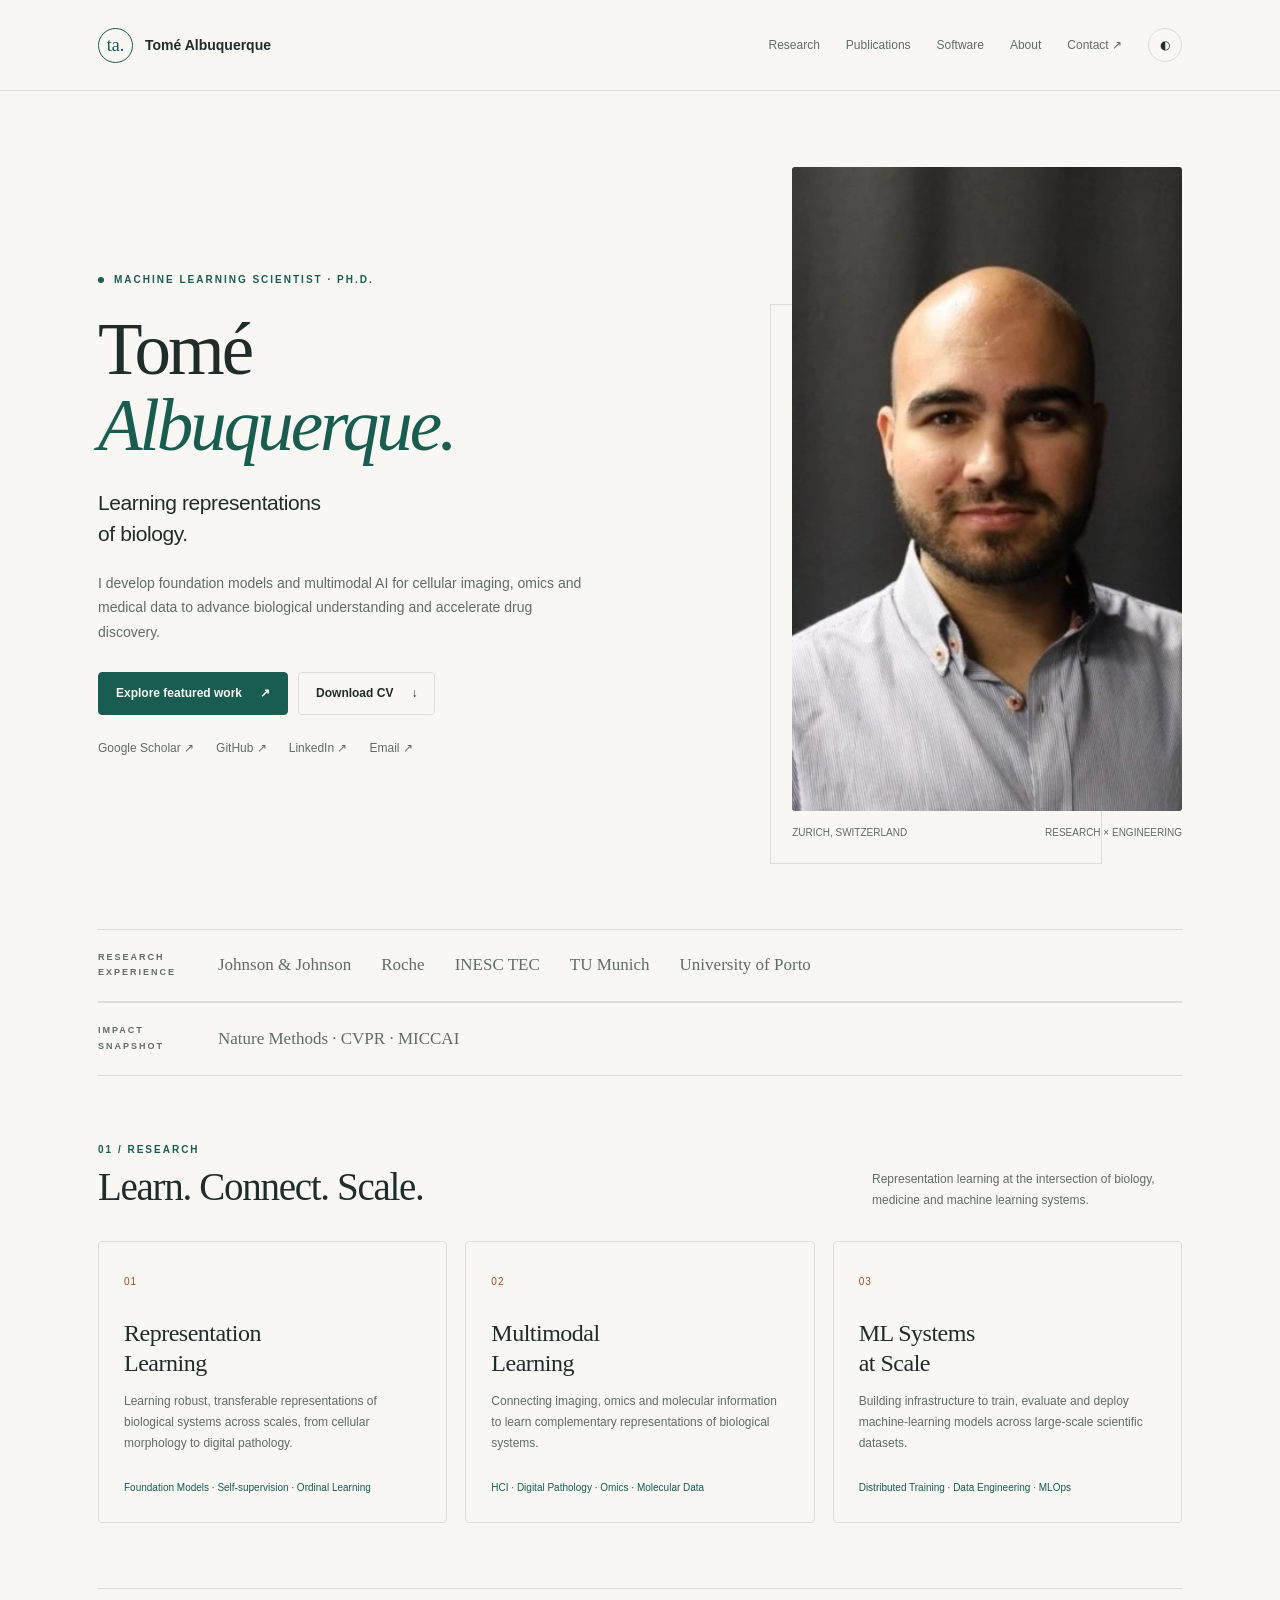
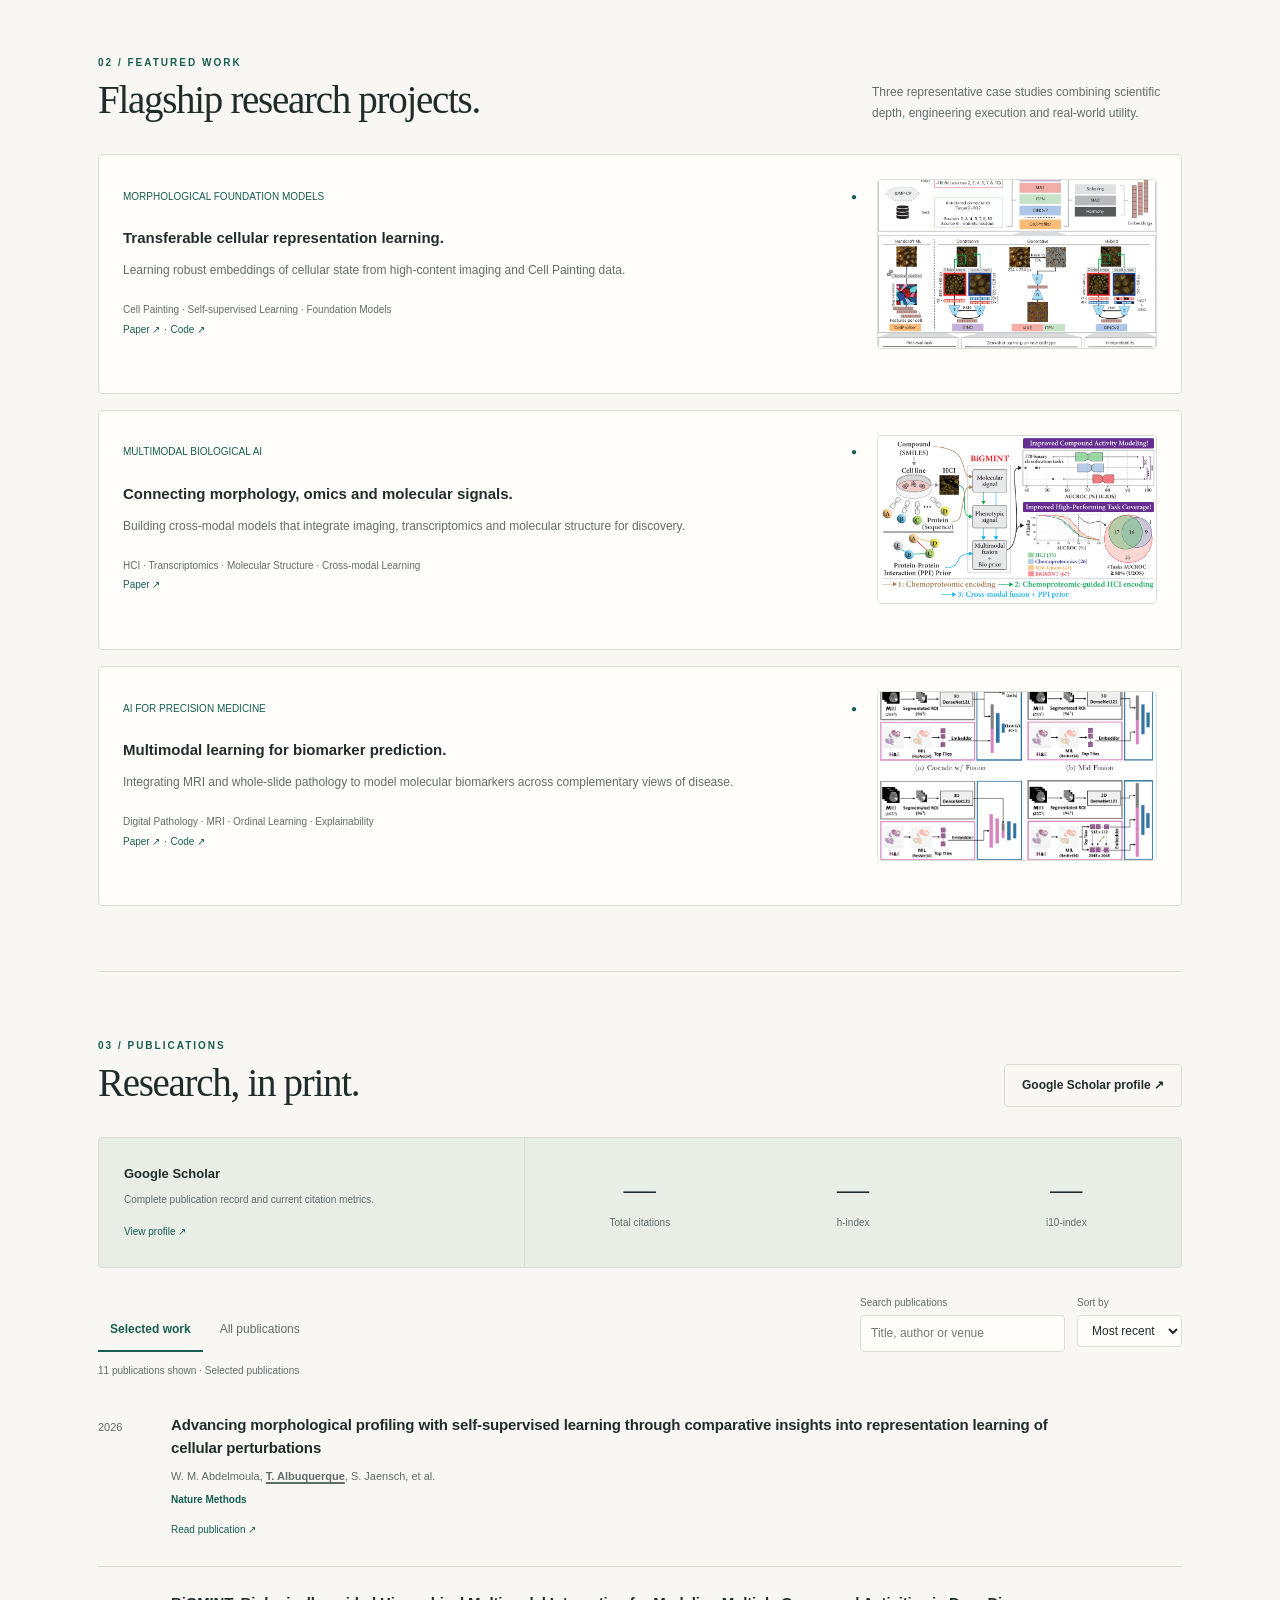
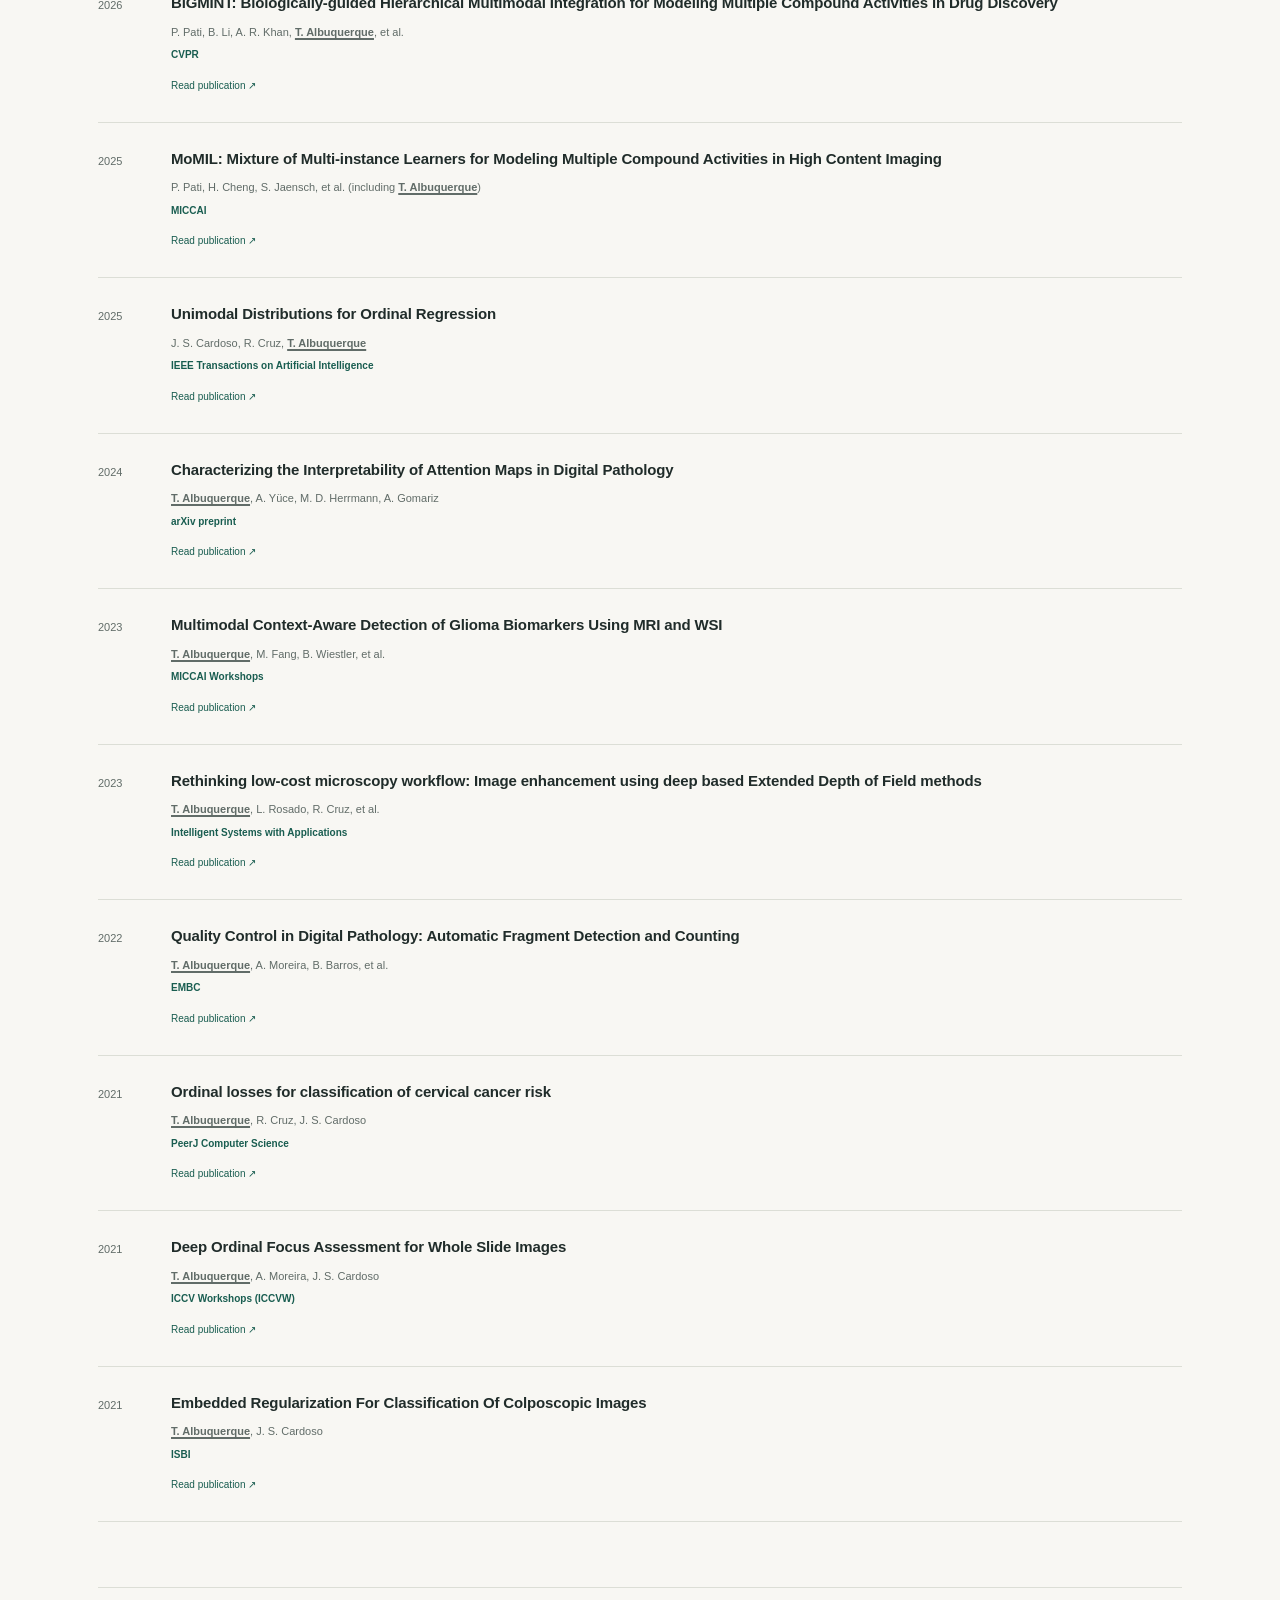
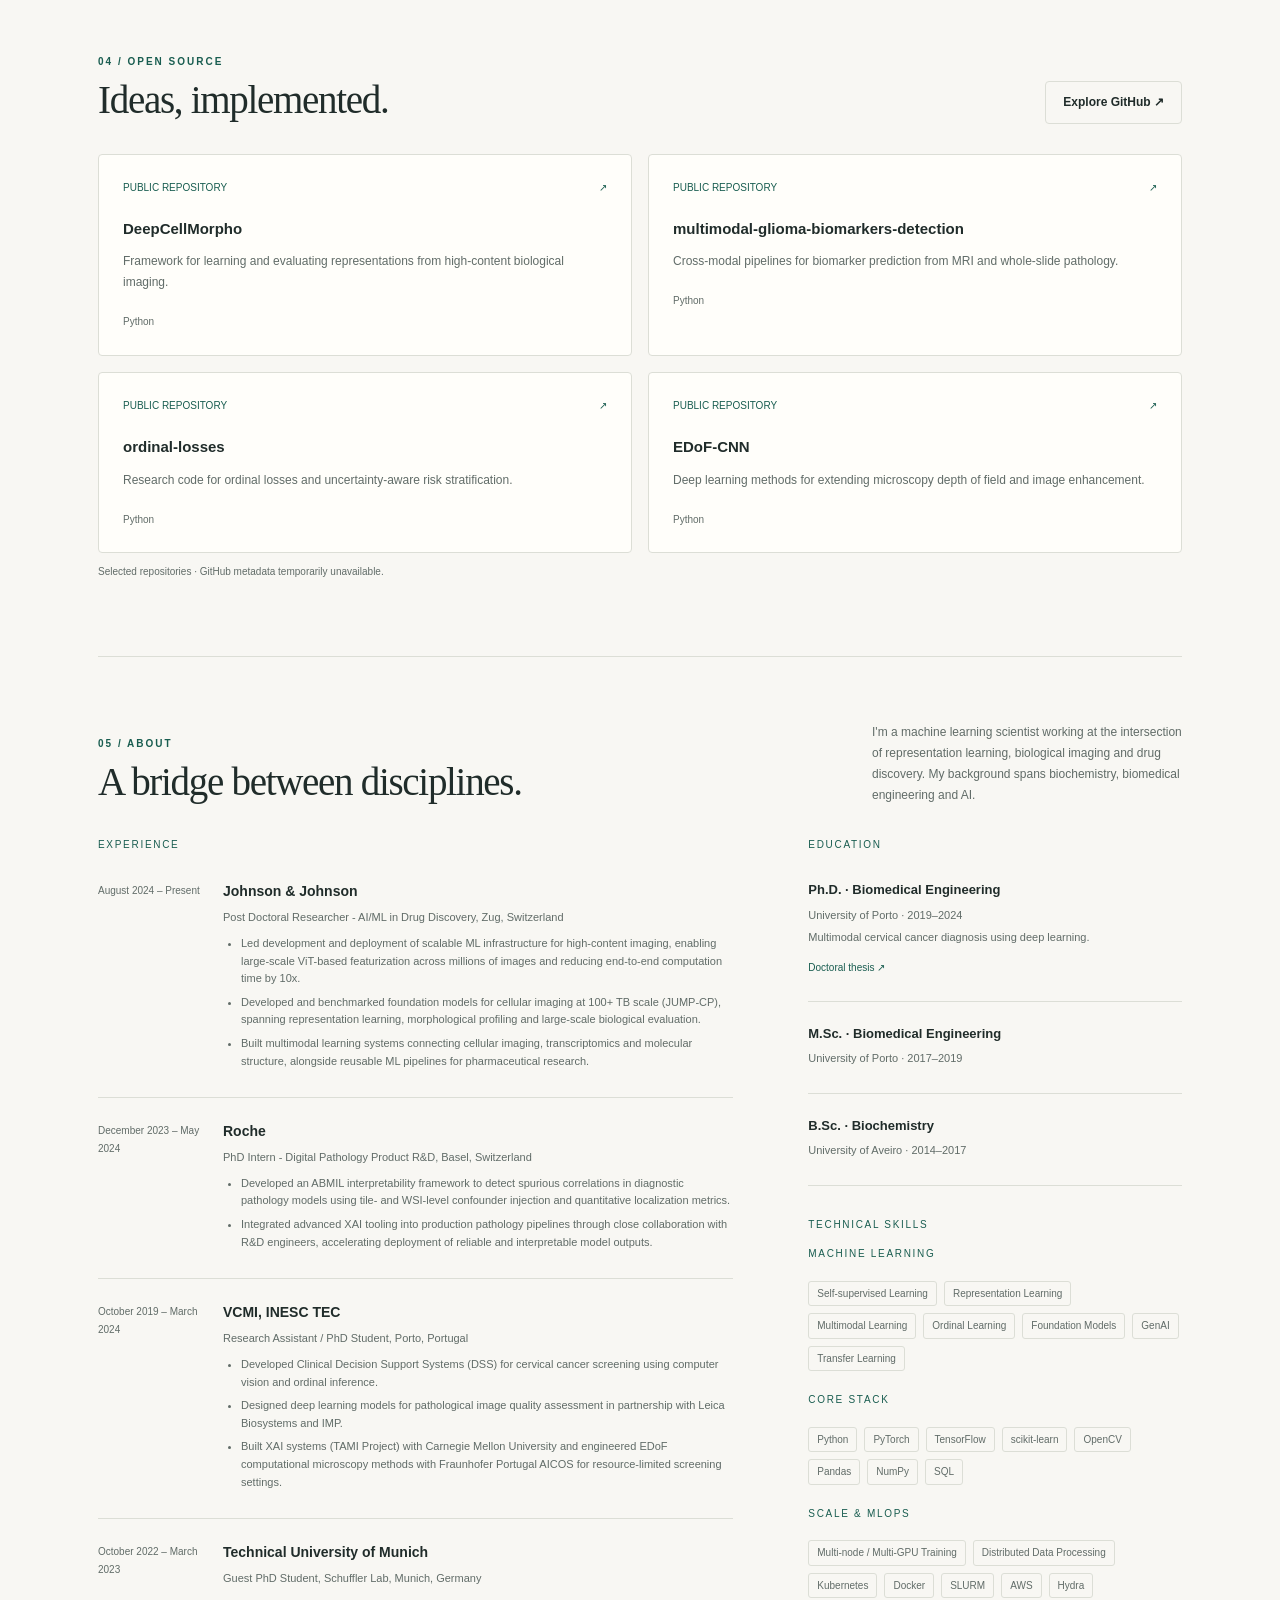
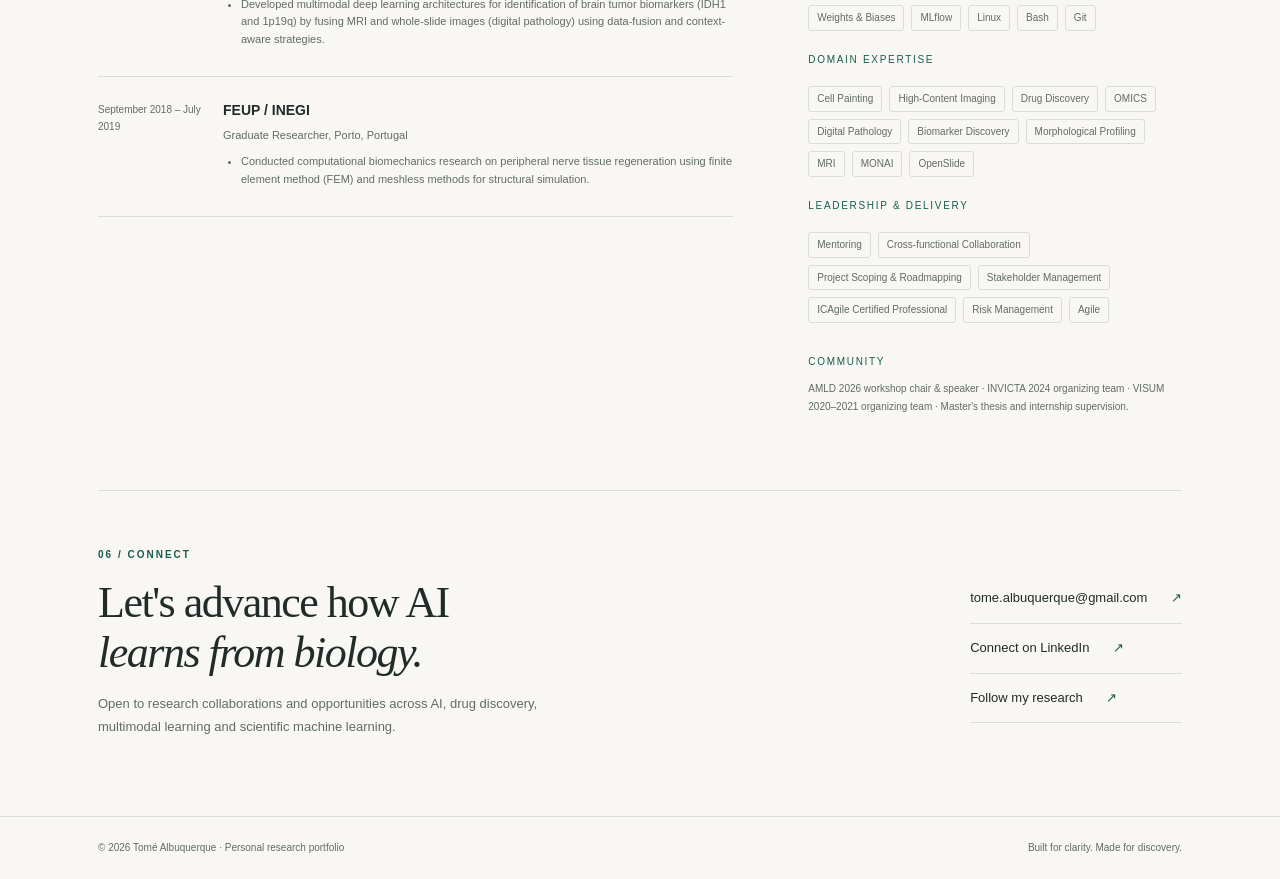
==== commit 7f2435f7: "Improve homepage design" ====
--- a/public/index.html
+++ b/public/index.html
@@ -779,7 +779,7 @@
 						"authors": "T. Albuquerque, J. S. Cardoso",
 						"url": "https://doi.org/10.1109/ISBI48211.2021.9433871",
 						"citations": null,
-						"selected": false
+						"selected": true
 					}
 				]
 			}
--- a/public/styles.css
+++ b/public/styles.css
@@ -17,4 +17,4 @@
 .scholar-panel.compact .scholar-info{border-right:0}
 .case-links{margin-top:10px}
 .case-links .paper-link{margin-top:0}
-.author-emphasis{text-decoration:underline;text-decoration-thickness:1.5px;text-underline-offset:2px}+.author-emphasis{font-weight:700;text-decoration:underline;text-decoration-thickness:1.5px;text-underline-offset:2px}
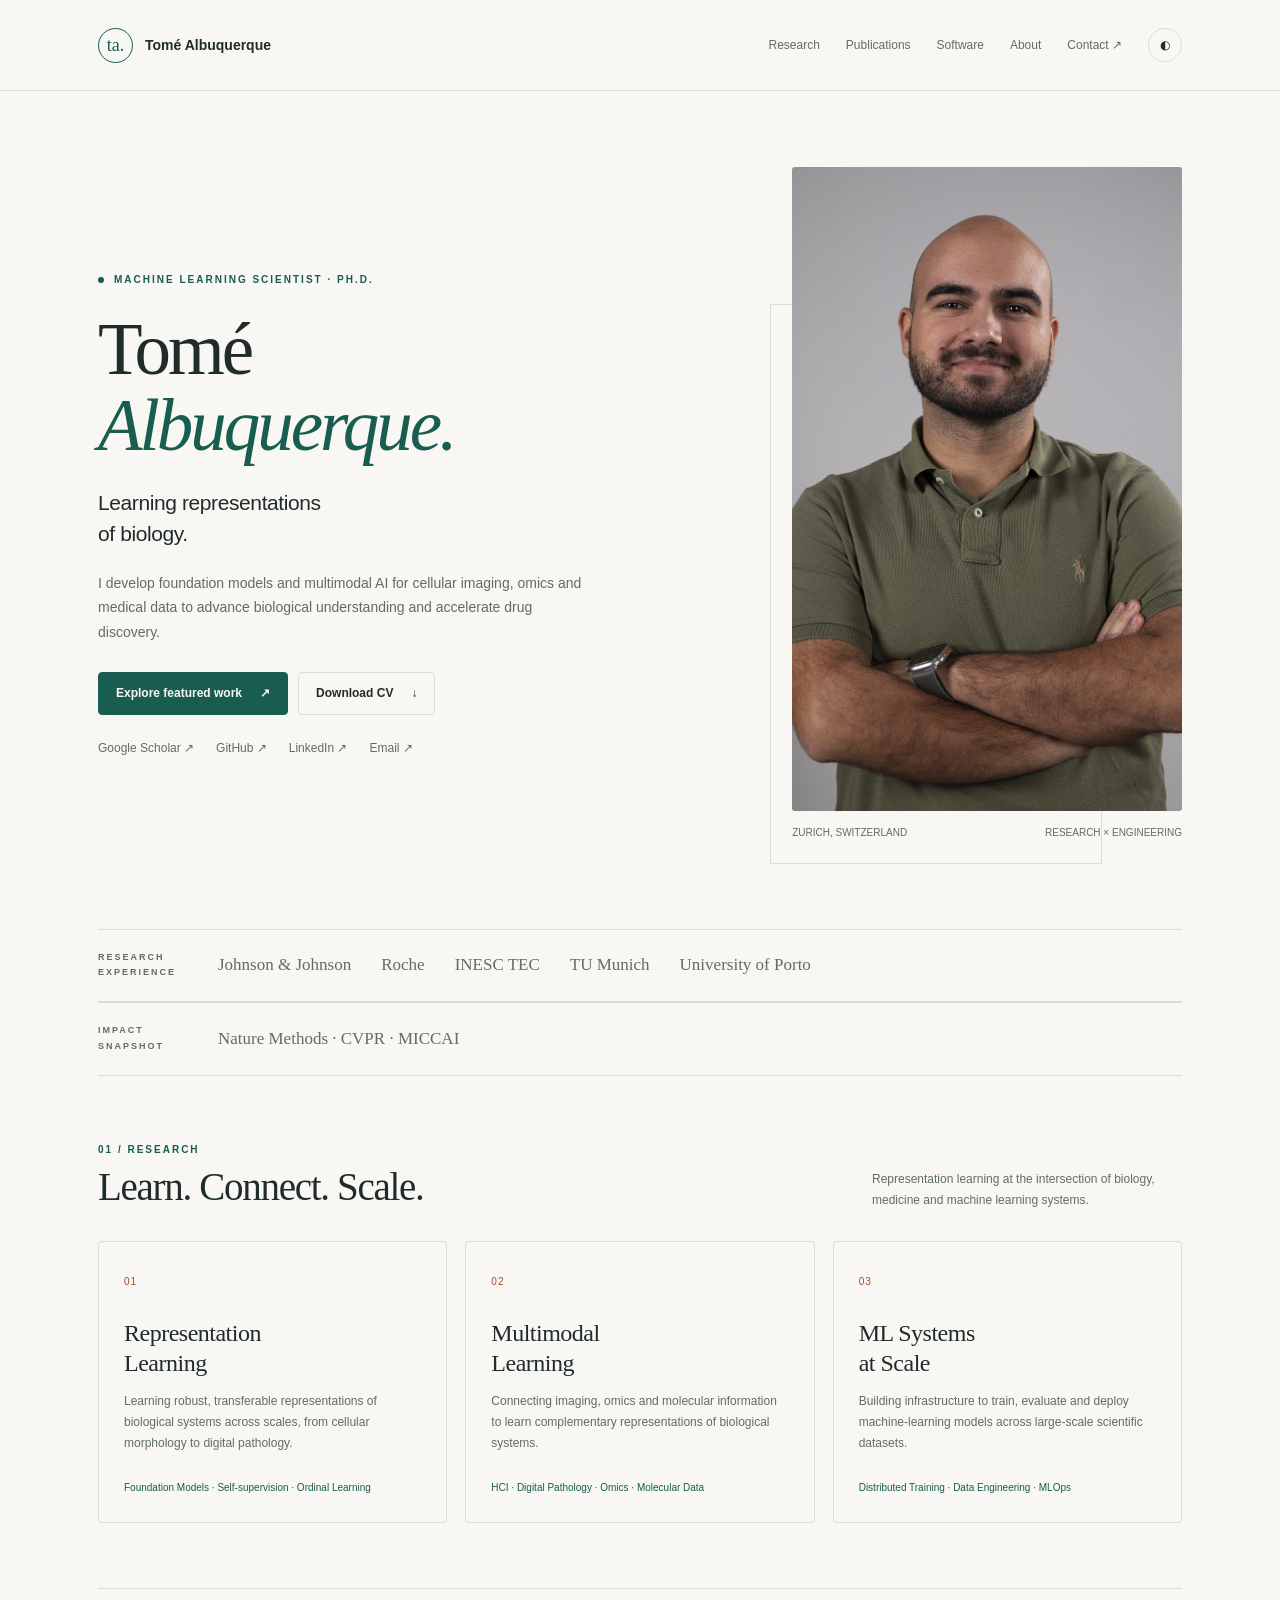
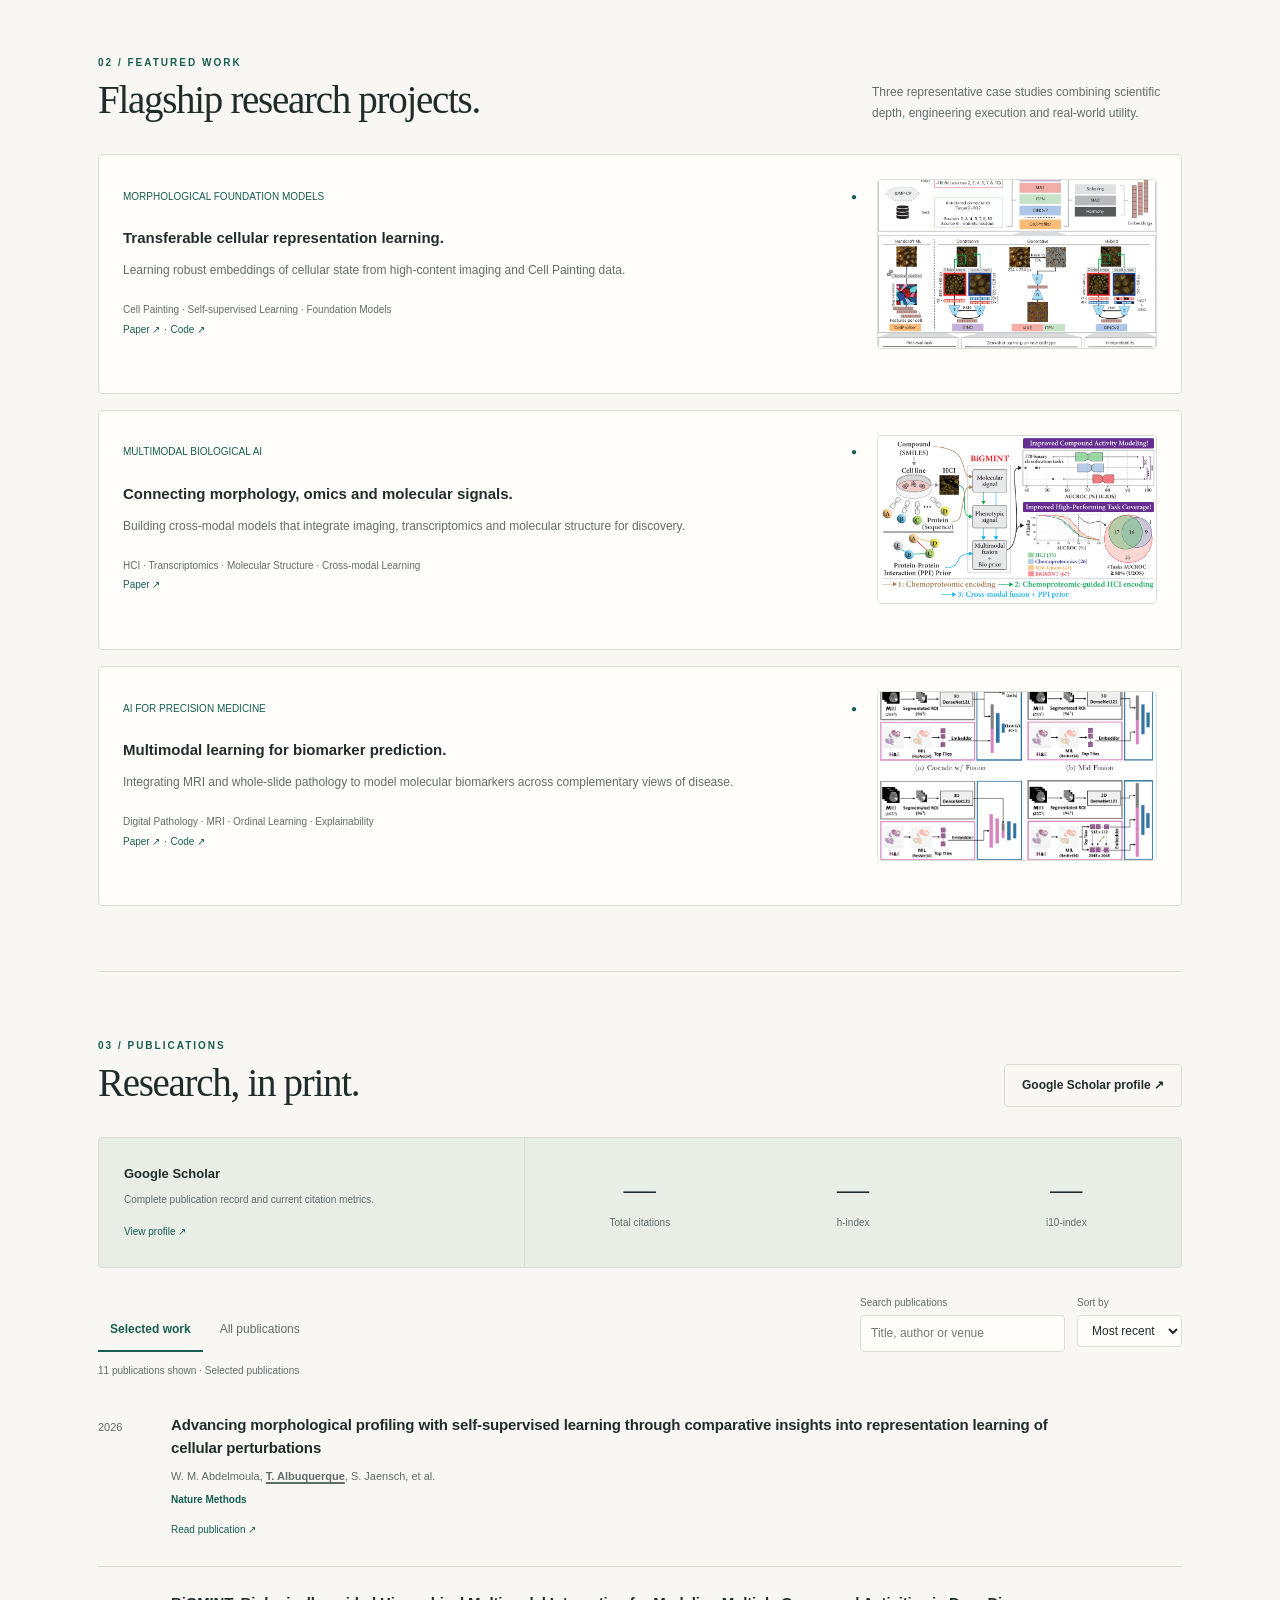
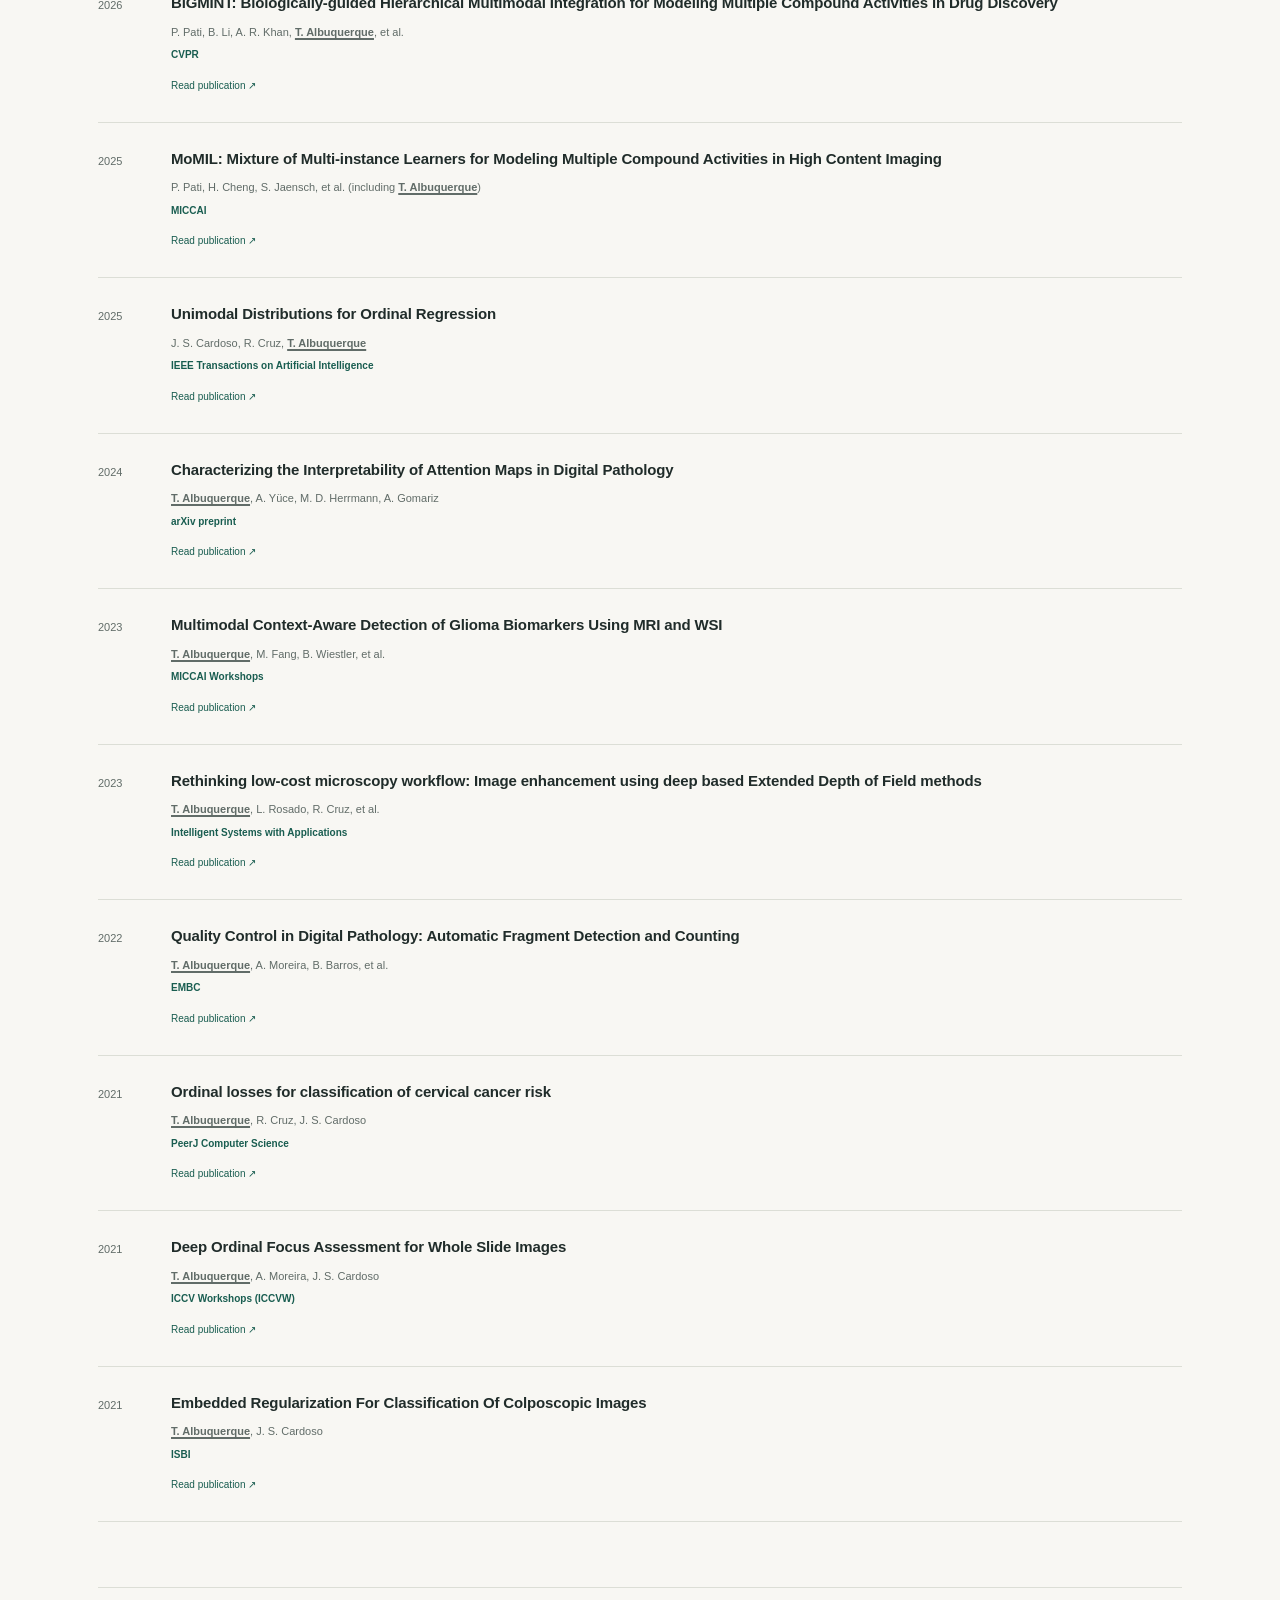
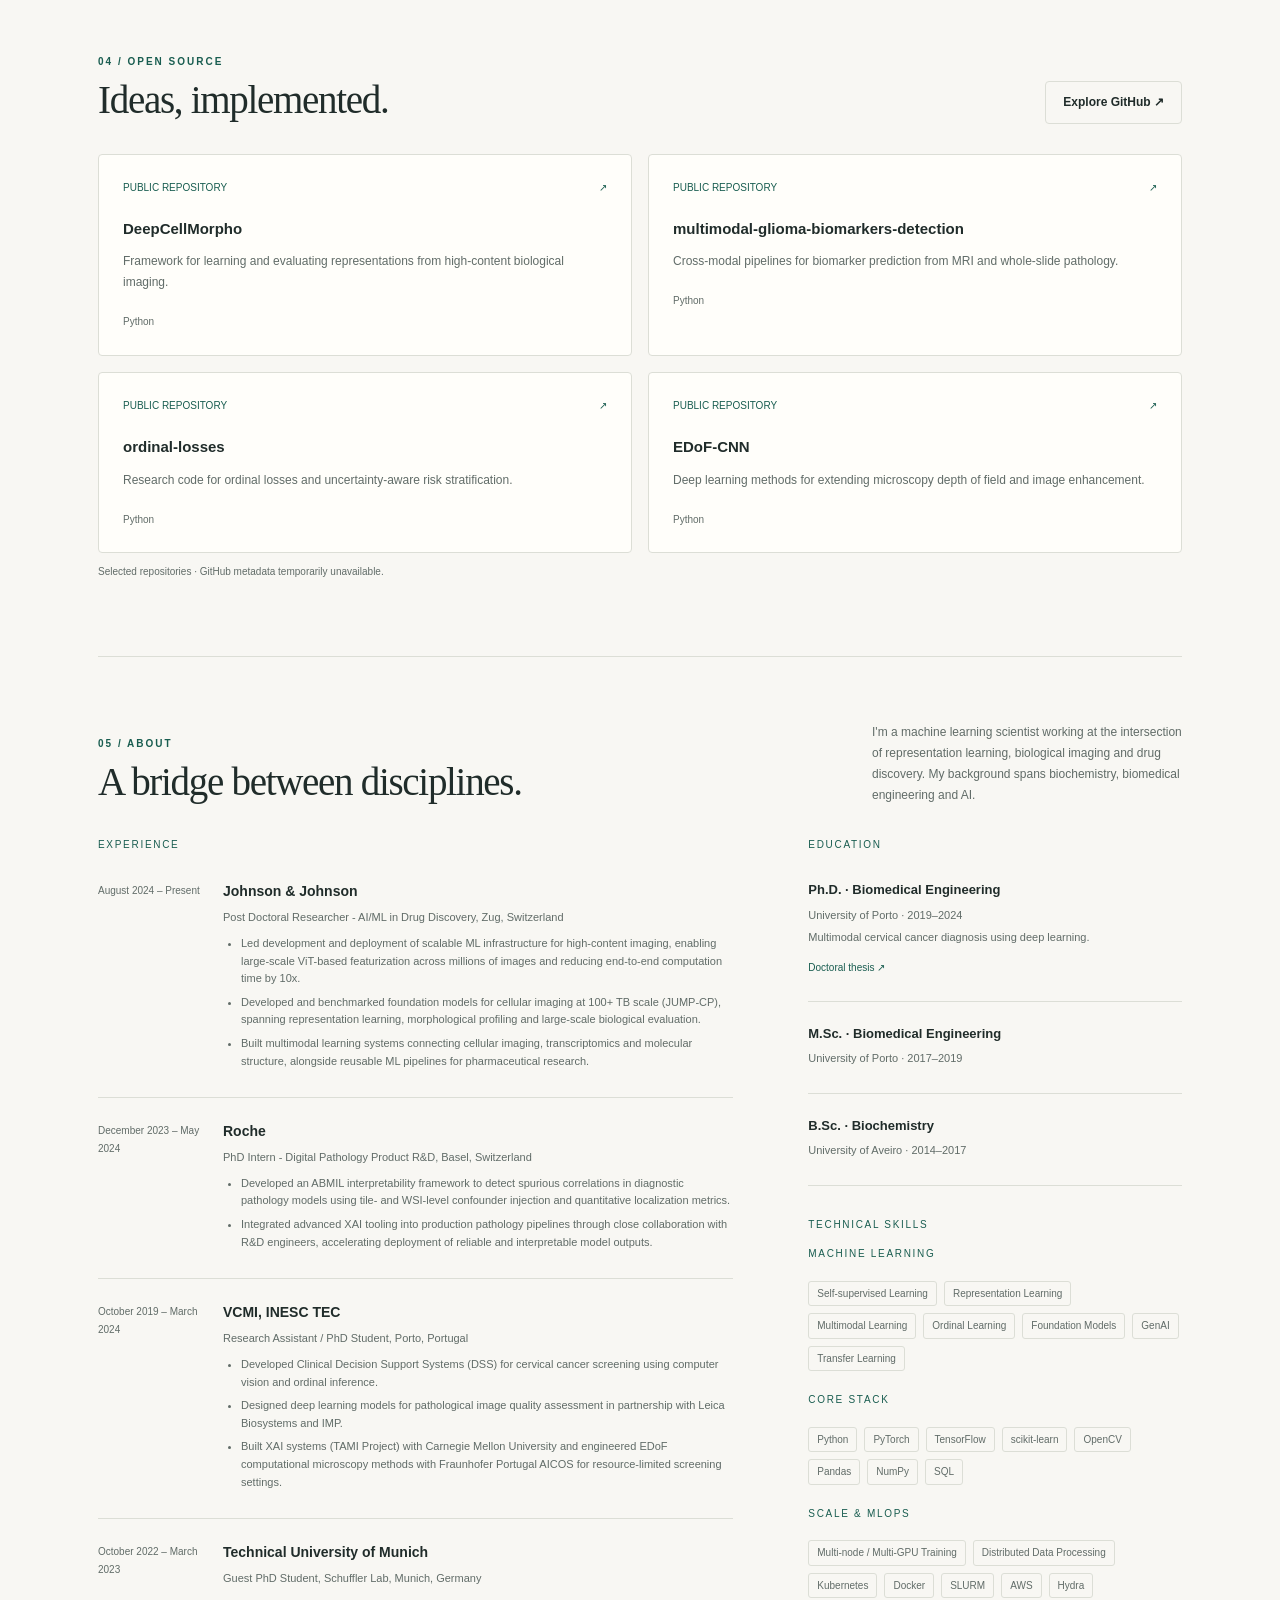
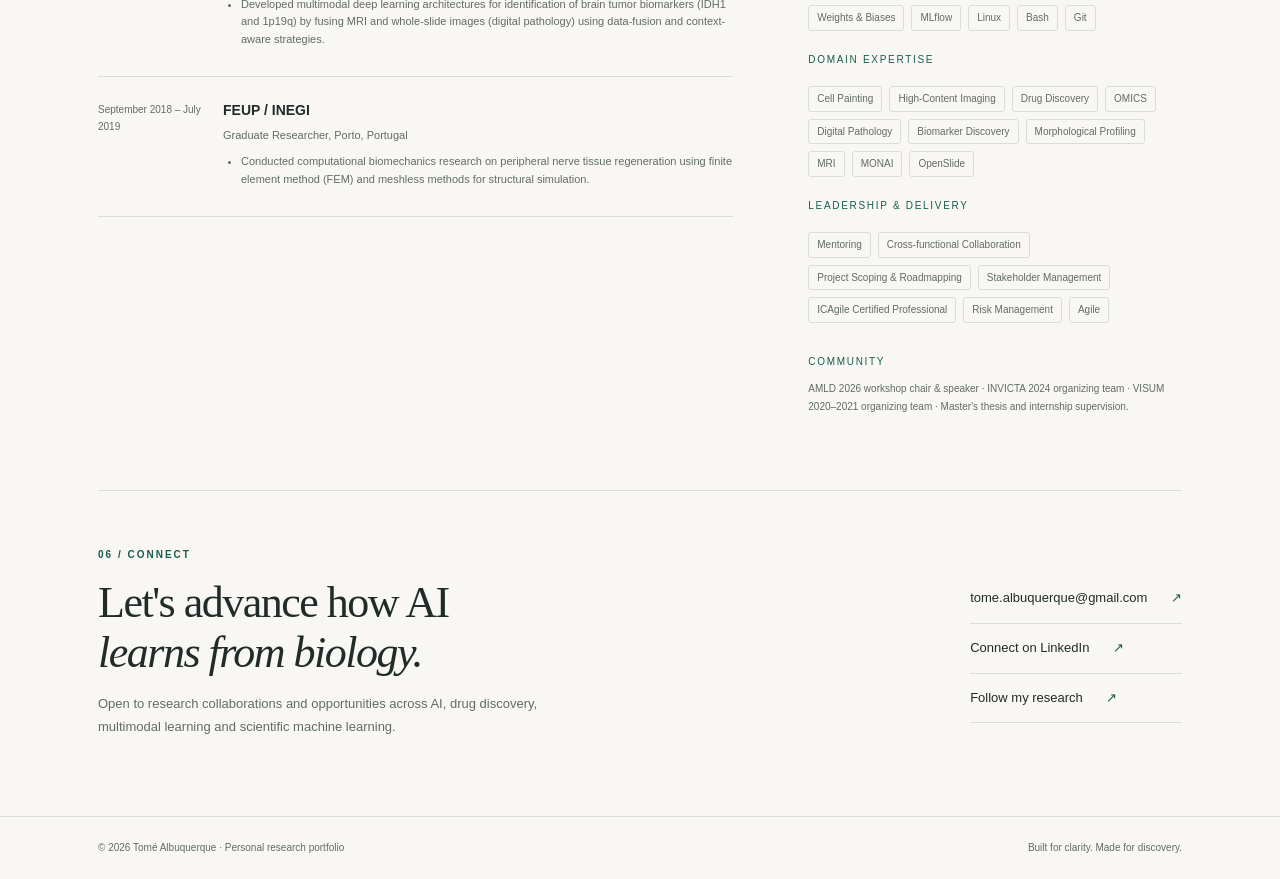
==== commit 75ca1934: "improve portrait" ====
--- a/public/index.html
+++ b/public/index.html
@@ -102,7 +102,7 @@
 
 				<figure class="portrait">
 					<img
-						src="assets/portrait.webp"
+						src="assets/retrato.png"
 						width="560"
 						height="644"
 						alt="Professional portrait supplied by Tomé Albuquerque"
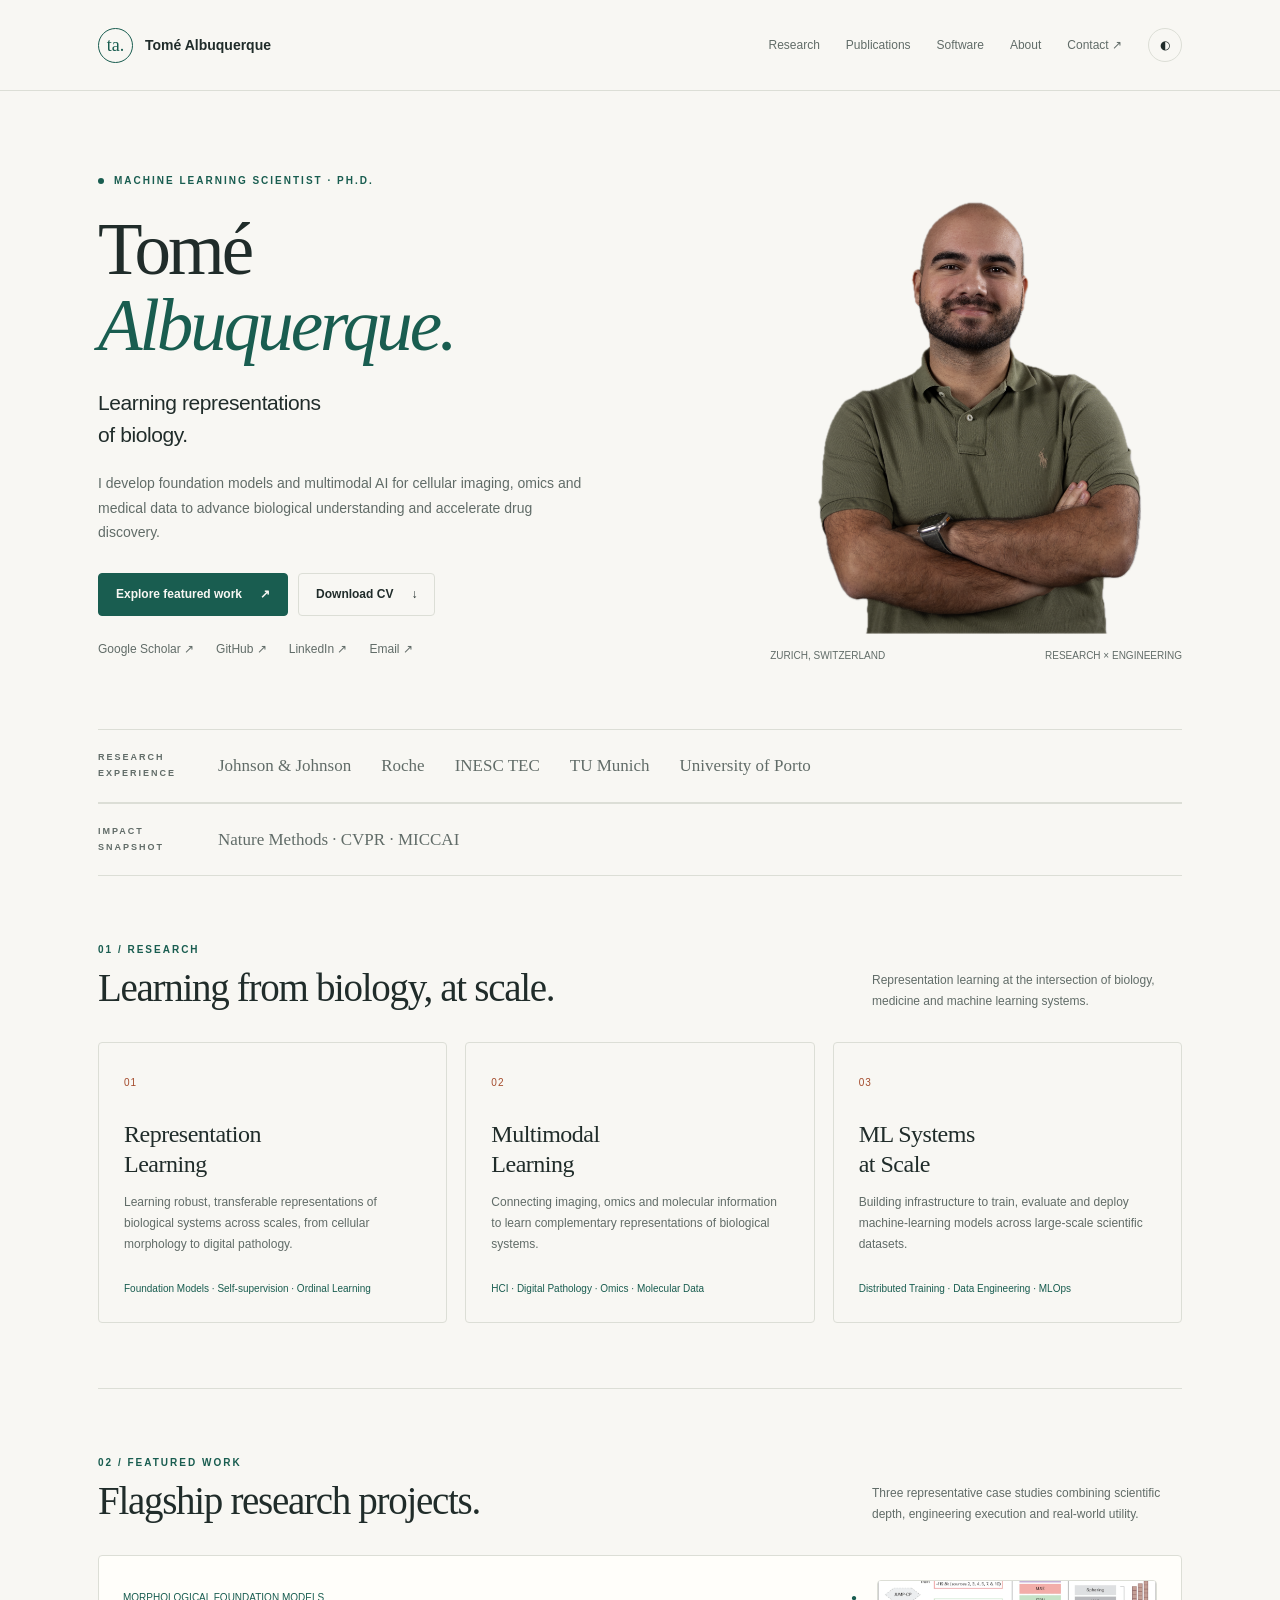
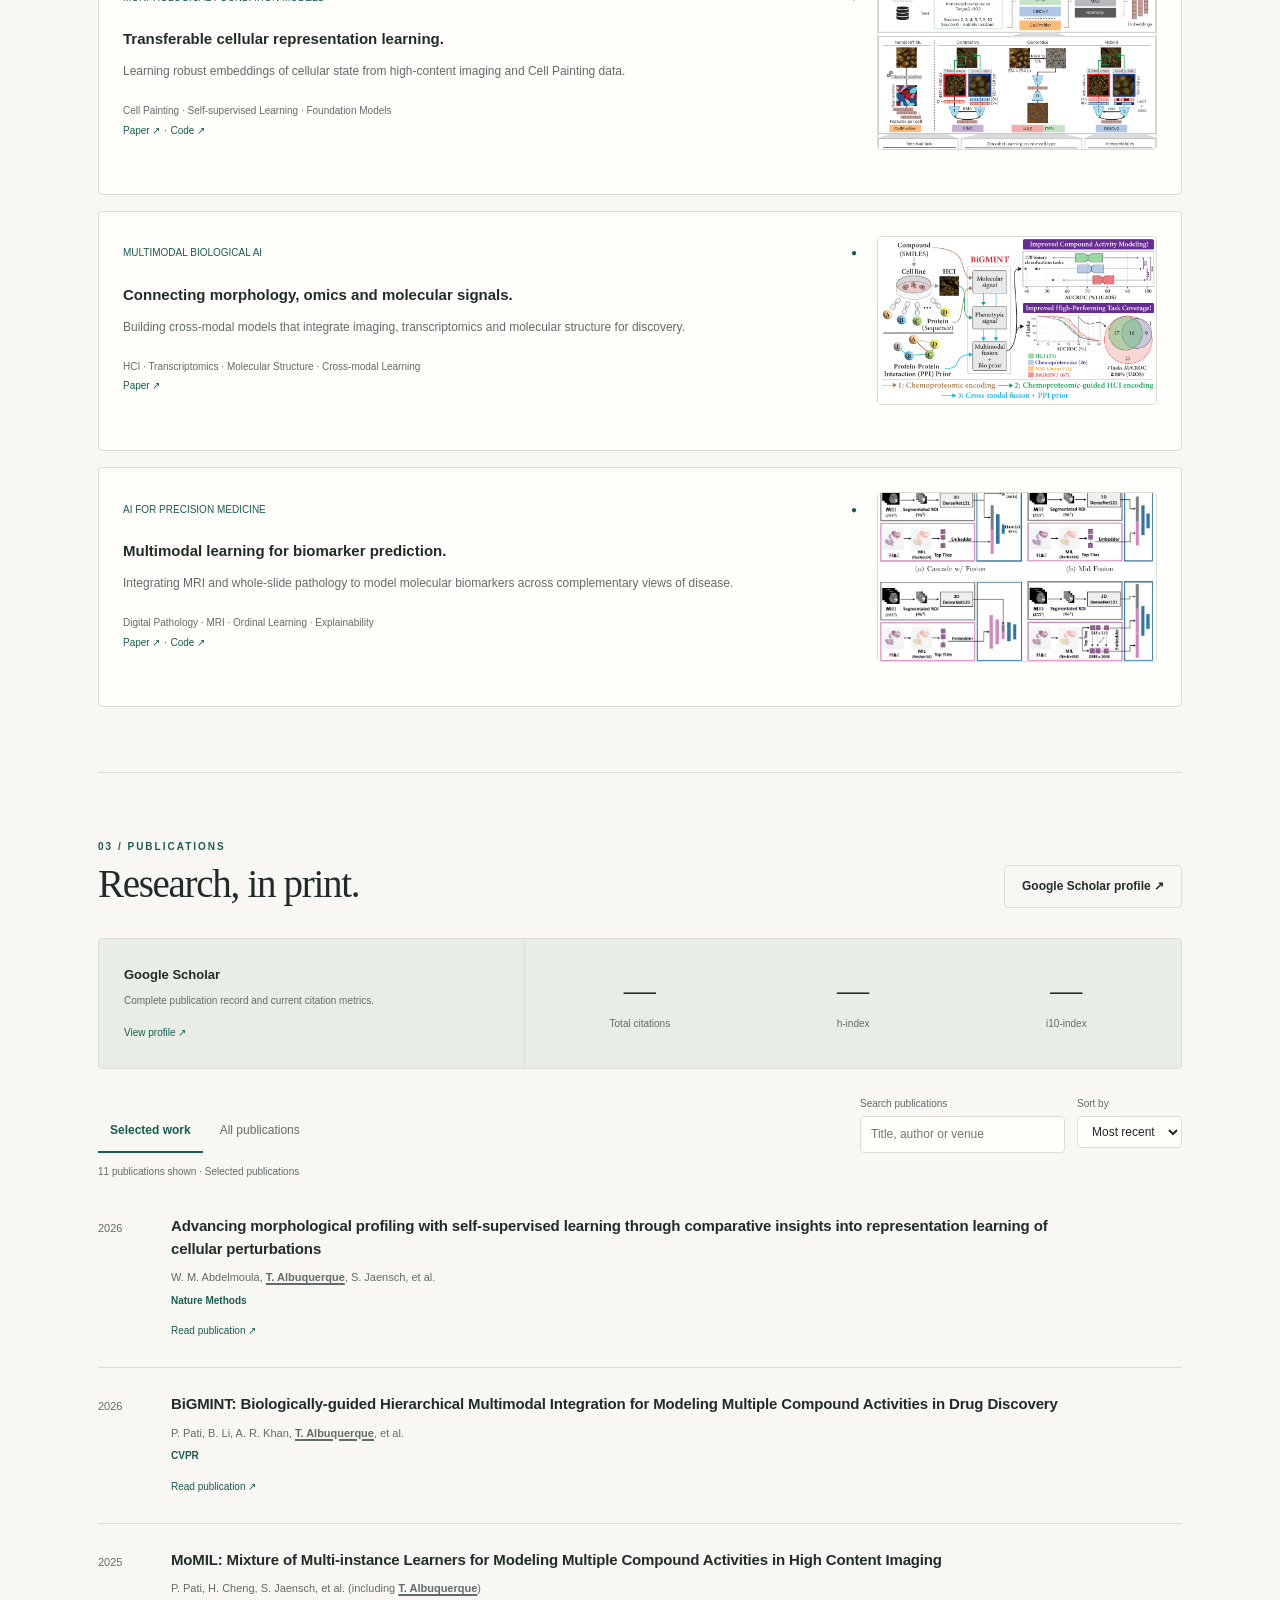
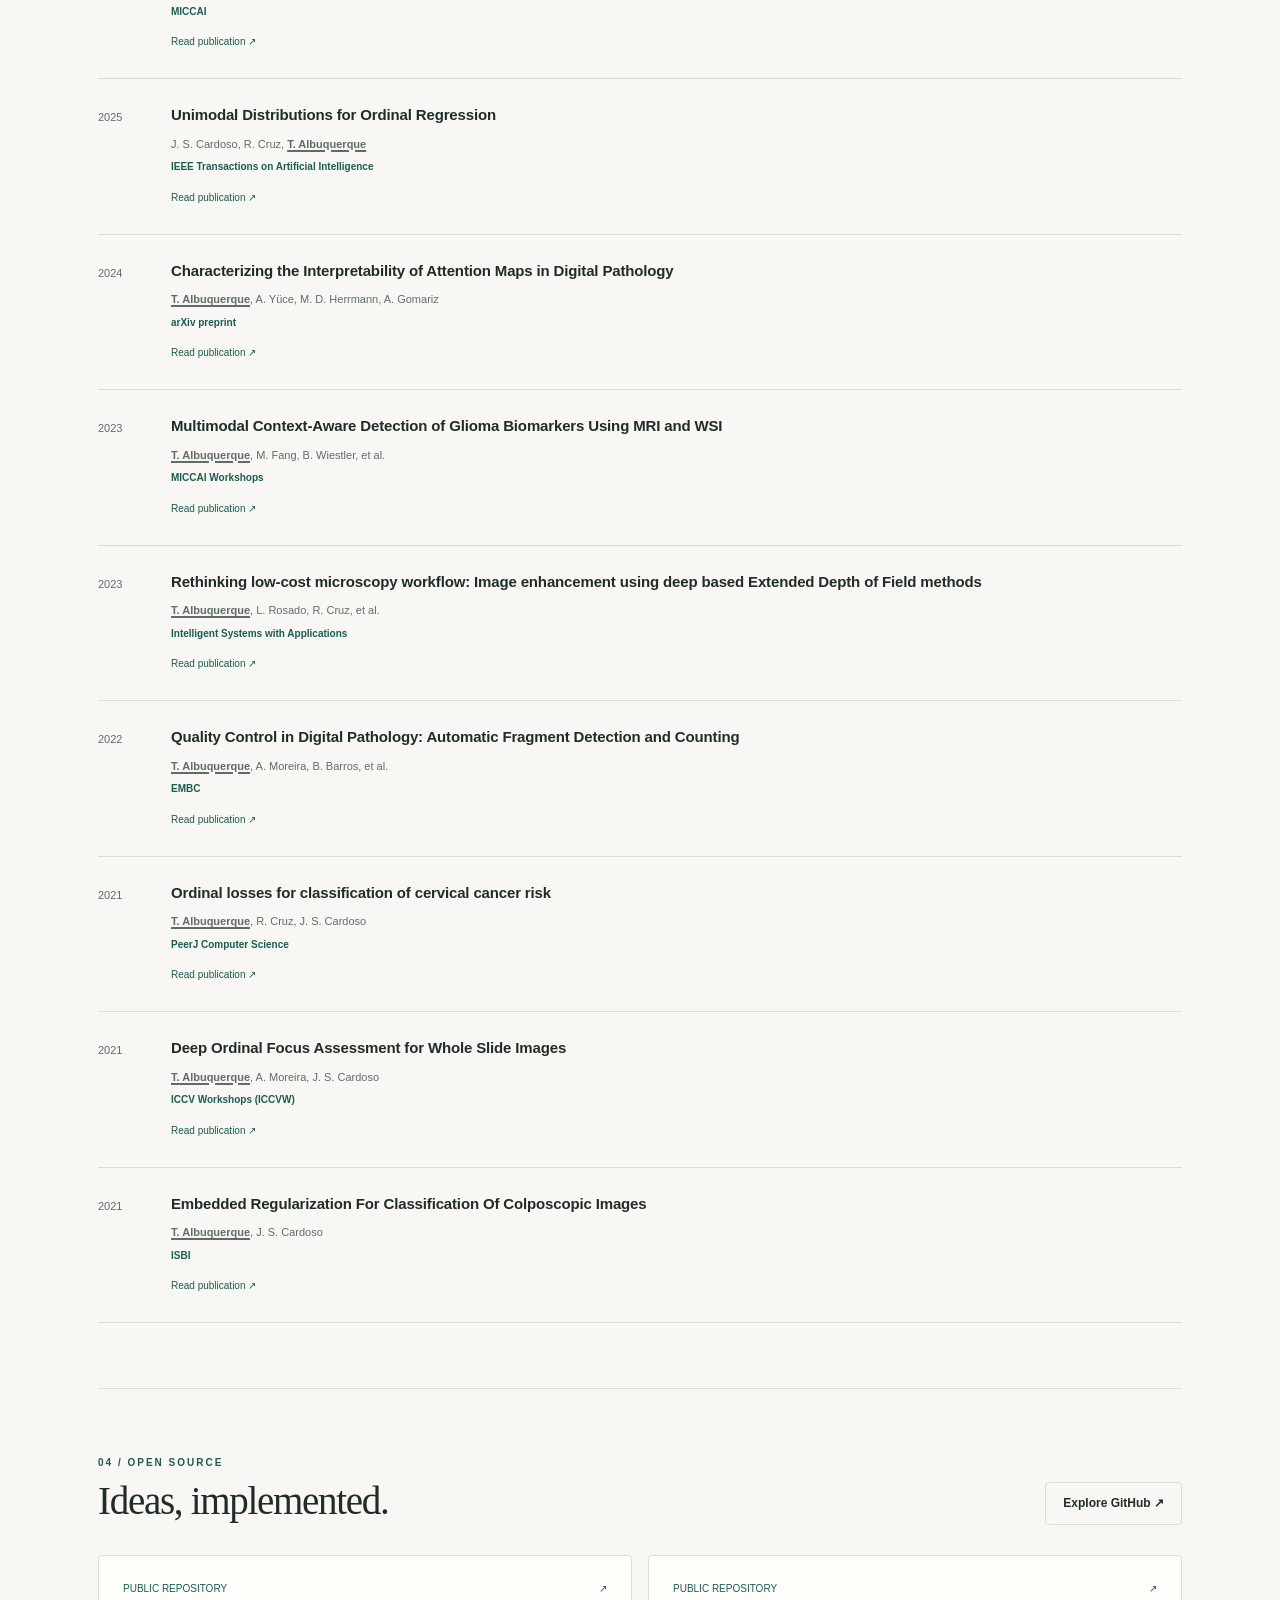
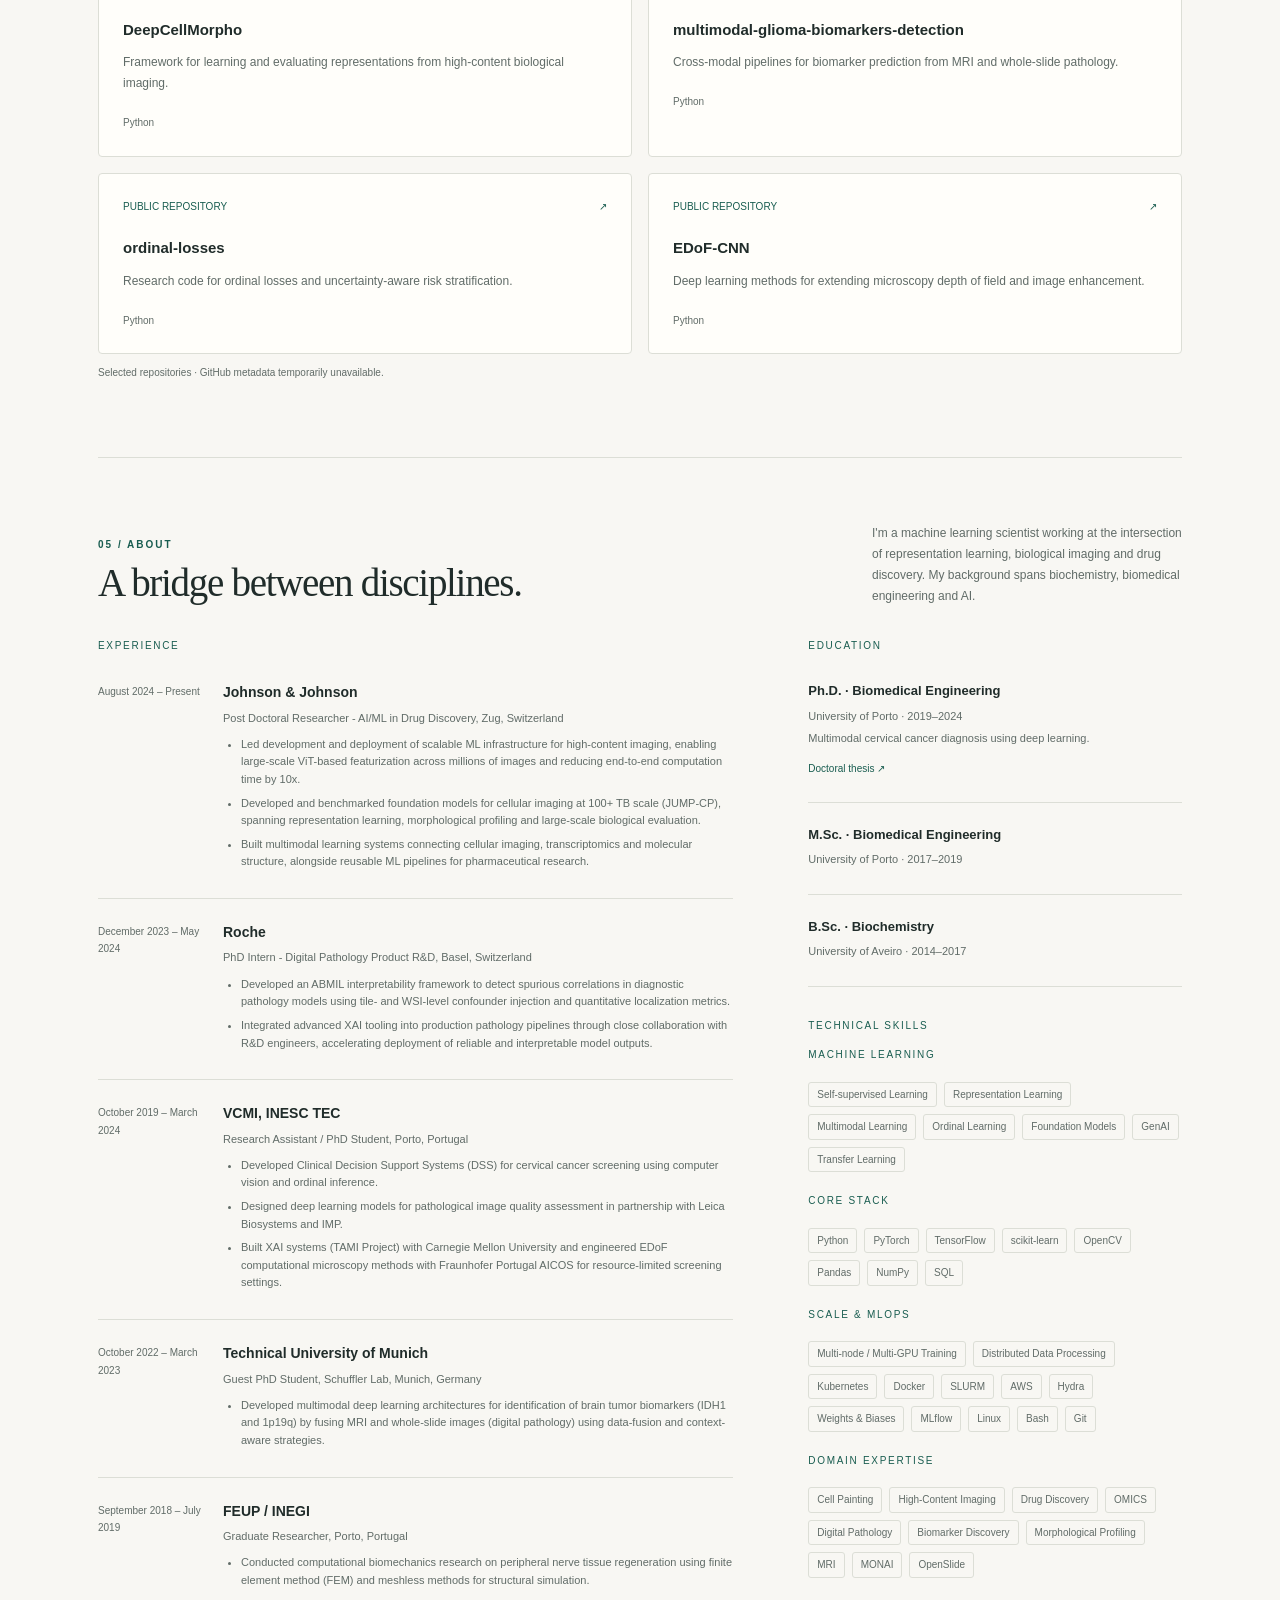
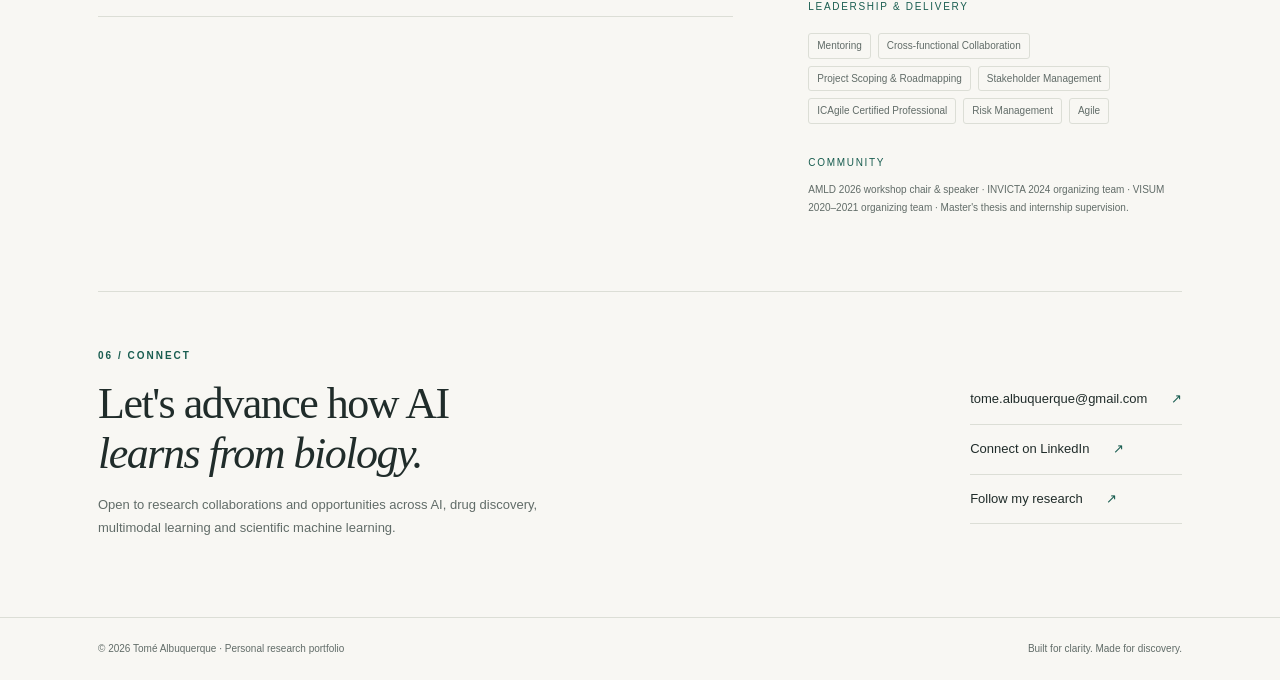
==== commit e318512e: "updt Co-authored-by: Copilot <copilot@github.com>" ====
--- a/public/index.html
+++ b/public/index.html
@@ -130,7 +130,7 @@
 				<div class="section-head">
 					<div>
 						<div class="eyebrow">01 / RESEARCH</div>
-						<h2>Learn. Connect. Scale.</h2>
+						<h2>Learning from biology, at scale.</h2>
 					</div>
 					<p>Representation learning at the intersection of biology, medicine and machine learning systems.</p>
 				</div>
--- a/public/styles.css
+++ b/public/styles.css
@@ -1,4 +1,4 @@
-*{box-sizing:border-box}html{scroll-behavior:smooth;scroll-padding-top:90px}body{--bg:#f8f7f3;--card:#fffefa;--ink:#202c2a;--muted:#616c68;--line:#dcded6;--accent:#195d50;--soft:#e8ede6;--orange:#a44b2c;margin:0;background:var(--bg);color:var(--ink);font:15px/1.75 -apple-system,BlinkMacSystemFont,"Segoe UI",sans-serif}body.dark{--bg:#141d1b;--card:#1c2824;--ink:#edf0e8;--muted:#b0bdb5;--line:#35463e;--accent:#a4d6b8;--soft:#283d32;--orange:#e6a583}a{color:inherit;text-decoration:none}a:hover{color:var(--accent)}button,input,select{font:inherit}button{cursor:pointer}a:focus-visible,button:focus-visible,input:focus-visible,select:focus-visible{outline:3px solid var(--orange);outline-offset:5px}.wrap{max-width:1160px;margin:auto;padding:0 38px}.skip{position:absolute;top:-100px;padding:12px;background:var(--card);z-index:9}.skip:focus{top:0}header{border-bottom:1px solid var(--line)}nav{min-height:90px;display:flex;align-items:center;justify-content:space-between;gap:25px}.brand{display:flex;align-items:center;gap:12px;font-weight:650;font-size:14px}.mark{display:grid;place-items:center;border:1px solid var(--accent);border-radius:50%;height:35px;width:35px;color:var(--accent);font:18px Georgia,serif}.navlinks{display:flex;align-items:center;gap:26px;font-size:12px}.navlinks a{color:var(--muted)}.theme{background:none;border:1px solid var(--line);border-radius:50%;height:34px;width:34px;color:var(--ink)}.hero{display:grid;grid-template-columns:1.45fr 1fr;gap:75px;align-items:center;padding:76px 0 65px}.eyebrow{font-size:10px;letter-spacing:2px;text-transform:uppercase;font-weight:750;color:var(--accent)}.hero .eyebrow{display:flex;align-items:center;gap:10px}.dot{height:6px;width:6px;background:var(--accent);border-radius:50%;display:inline-block}h1,h2,.serif{font-family:Georgia,"Times New Roman",serif;font-weight:400}h1{font-size:clamp(49px,5.7vw,77px);letter-spacing:-3px;line-height:1.04;margin:23px 0}h1 span{display:block}h1 em{font-weight:400;color:var(--accent)}.headline{font-size:21px;line-height:1.5;max-width:520px;letter-spacing:-.4px}.intro{font-size:14px;color:var(--muted);max-width:500px}.buttons{display:flex;flex-wrap:wrap;gap:10px;margin-top:28px}.button{display:inline-flex;align-items:center;justify-content:center;gap:18px;border:1px solid var(--line);border-radius:4px;padding:10px 17px;font-size:12px;font-weight:600}.button.primary{background:var(--accent);border-color:var(--accent);color:var(--bg)}.textlinks{display:flex;gap:22px;font-size:12px;color:var(--muted);margin-top:23px;flex-wrap:wrap}.portrait{margin:0;position:relative;padding:0 0 22px 22px}.portrait:before{content:'';position:absolute;left:0;bottom:0;width:80%;height:80%;border:1px solid var(--line);z-index:-1}.portrait img{display:block;width:100%;aspect-ratio:4/4.6;object-fit:cover;object-position:center;border-radius:3px}.portrait figcaption{display:flex;justify-content:space-between;gap:12px;font-size:10px;color:var(--muted);margin-top:13px}.affiliations{border-top:1px solid var(--line);border-bottom:1px solid var(--line);padding:20px 0;display:flex;align-items:center;gap:30px;flex-wrap:wrap}.affiliations .eyebrow{font-size:9px;max-width:90px;color:var(--muted)}.affiliations span:not(.eyebrow){font:17px Georgia,serif;color:var(--muted)}section.block{padding:65px 0;border-bottom:1px solid var(--line)}.section-head{display:flex;justify-content:space-between;align-items:end;gap:25px;margin-bottom:30px}.section-head h2{font-size:39px;letter-spacing:-1.3px;margin:6px 0 0;line-height:1.2}.section-head p{font-size:12px;color:var(--muted);max-width:310px;margin:0}.grid{display:grid;grid-template-columns:repeat(3,1fr);gap:18px}.research{padding:25px;border:1px solid var(--line);border-radius:4px}.number{font-size:10px;color:var(--orange);letter-spacing:1px}.research h3{font:24px/1.25 Georgia,serif;margin:25px 0 13px;letter-spacing:-.5px}.research p{font-size:12px;color:var(--muted);margin:0}.research .keywords{font-size:10px;color:var(--accent);margin-top:25px}.scholar-panel{display:grid;grid-template-columns:1.3fr 2fr;border:1px solid var(--line);border-radius:4px;margin-bottom:26px;background:var(--soft)}.scholar-info{padding:22px 25px;border-right:1px solid var(--line)}.scholar-info strong{font-size:13px}.scholar-info p{font-size:10px;color:var(--muted);margin:5px 0}.stats{display:grid;grid-template-columns:repeat(3,1fr);align-items:center;text-align:center;padding:18px 8px}.stat strong{display:block;font:32px Georgia,serif}.stat span{font-size:10px;color:var(--muted)}.toolbar{display:flex;justify-content:space-between;align-items:end;gap:18px;flex-wrap:wrap;margin:25px 0 8px}.tabs{display:flex;gap:5px}.tabs button{border:0;border-bottom:2px solid transparent;background:none;color:var(--muted);padding:10px 12px;font-size:12px}.tabs button[aria-pressed=true]{border-color:var(--accent);color:var(--accent);font-weight:700}.filters{display:flex;gap:12px;flex-wrap:wrap}label{display:flex;flex-direction:column;gap:3px;font-size:10px;color:var(--muted)}input,select{border:1px solid var(--line);background:var(--card);color:var(--ink);border-radius:4px;padding:7px 10px;max-width:100%;font-size:12px}input{width:205px}.paper{display:grid;grid-template-columns:55px 1fr 65px;gap:18px;padding:25px 0;border-bottom:1px solid var(--line)}.paper-year{font-size:11px;color:var(--muted);padding-top:4px}.paper h3{font-size:15px;line-height:1.5;font-weight:600;letter-spacing:-.15px;margin:0 0 8px}.paper p{font-size:11px;color:var(--muted);margin:4px 0}.paper .venue{font-size:10px;color:var(--accent);font-weight:650}.paper-link{font-size:10px;display:inline-block;margin-top:9px;color:var(--accent)}.paper-citations{text-align:right;font-size:10px;color:var(--muted)}.paper-citations strong{display:block;font-size:19px;font-weight:500;color:var(--ink)}.status{font-size:10px;color:var(--muted);margin:10px 0}.projects{display:grid;grid-template-columns:1fr 1fr;gap:16px}.project{padding:24px;border:1px solid var(--line);background:var(--card);border-radius:4px;display:block;transition:border-color .2s,transform .2s}.project:hover{border-color:var(--accent);transform:translateY(-2px)}.project .repo-top{display:flex;justify-content:space-between;font-size:10px;color:var(--accent)}.project h3{font-size:15px;overflow-wrap:anywhere;margin:20px 0 9px}.project p{font-size:12px;color:var(--muted);margin:0}.project .repo-bottom{font-size:10px;color:var(--muted);margin-top:20px}.career{display:grid;grid-template-columns:1.7fr 1fr;gap:75px}.timeline article{display:grid;grid-template-columns:105px 1fr;gap:20px;padding:21px 0;border-bottom:1px solid var(--line)}.timeline .date{font-size:10px;color:var(--muted);margin-top:3px}.timeline h3{font-size:14px;margin:0 0 3px}.timeline p{font-size:11px;color:var(--muted);margin:4px 0}.education article{padding:21px 0;border-bottom:1px solid var(--line)}.education h3{font-size:13px;margin:0 0 4px}.education p{font-size:11px;color:var(--muted);margin:3px 0}.small-title{font-size:10px;letter-spacing:1.7px;text-transform:uppercase;color:var(--accent);margin-bottom:5px}.skills{display:flex;flex-wrap:wrap;gap:7px;margin-top:18px}.skills span{border:1px solid var(--line);border-radius:3px;padding:3px 8px;font-size:10px;color:var(--muted)}.contact{padding:55px 0 65px;display:grid;grid-template-columns:1.5fr 1fr;gap:50px;align-items:center}.contact h2{font-size:44px;line-height:1.15;letter-spacing:-1.5px;margin:14px 0}.contact p{font-size:13px;color:var(--muted);max-width:470px}.contact-actions{justify-self:end}.contact-actions a{display:block;border-bottom:1px solid var(--line);padding:13px 0;font-size:13px}.contact-actions span{margin-left:20px;color:var(--accent)}footer{border-top:1px solid var(--line);padding:22px 0;color:var(--muted);font-size:10px}.footer-row{display:flex;justify-content:space-between;gap:20px;flex-wrap:wrap}[hidden]{display:none!important}@media(max-width:850px){.wrap{padding:0 24px}.hero{gap:35px}.navlinks{gap:15px}.career{gap:35px}.grid{gap:12px}.research{padding:18px}.scholar-panel{grid-template-columns:1fr 1.4fr}}@media(max-width:620px){nav{padding:17px 0;flex-wrap:wrap;gap:12px}.navlinks{width:100%;justify-content:space-between;gap:8px}.hero{grid-template-columns:1fr;padding:40px 0;gap:32px}.portrait{max-width:330px;width:100%;justify-self:center}.hero h1{font-size:59px}.grid,.career,.contact{grid-template-columns:1fr}.section-head{align-items:start;flex-direction:column;gap:15px}.section-head h2{font-size:34px}.research h3{margin-top:15px}.research .keywords{margin-top:15px}.projects{grid-template-columns:1fr}.scholar-panel{grid-template-columns:1fr}.scholar-info{border-right:0;border-bottom:1px solid var(--line)}.paper{grid-template-columns:35px 1fr;gap:10px}.paper-citations{grid-column:2;text-align:left}.paper-citations strong{display:inline;font-size:12px;margin-right:5px}.filters{width:100%}.filters label:first-child{flex:1}input{width:100%}.contact-actions{justify-self:stretch}.affiliations{gap:15px}.affiliations span:not(.eyebrow){font-size:14px}section.block{padding:43px 0}.timeline article{grid-template-columns:90px 1fr;gap:12px}}@media(prefers-reduced-motion:reduce){html{scroll-behavior:auto}.project{transition:none}}@media print{header,.toolbar,.buttons,.theme{display:none}.wrap{max-width:none}.hero{padding:20px 0}.block{break-inside:avoid}body{background:white;color:black}.paper,.project{break-inside:avoid}}
+*{box-sizing:border-box}html{scroll-behavior:smooth;scroll-padding-top:90px}body{--bg:#f8f7f3;--card:#fffefa;--ink:#202c2a;--muted:#616c68;--line:#dcded6;--accent:#195d50;--soft:#e8ede6;--orange:#a44b2c;margin:0;background:var(--bg);color:var(--ink);font:15px/1.75 -apple-system,BlinkMacSystemFont,"Segoe UI",sans-serif}body.dark{--bg:#141d1b;--card:#1c2824;--ink:#edf0e8;--muted:#b0bdb5;--line:#35463e;--accent:#a4d6b8;--soft:#283d32;--orange:#e6a583}a{color:inherit;text-decoration:none}a:hover{color:var(--accent)}button,input,select{font:inherit}button{cursor:pointer}a:focus-visible,button:focus-visible,input:focus-visible,select:focus-visible{outline:3px solid var(--orange);outline-offset:5px}.wrap{max-width:1160px;margin:auto;padding:0 38px}.skip{position:absolute;top:-100px;padding:12px;background:var(--card);z-index:9}.skip:focus{top:0}header{border-bottom:1px solid var(--line)}nav{min-height:90px;display:flex;align-items:center;justify-content:space-between;gap:25px}.brand{display:flex;align-items:center;gap:12px;font-weight:650;font-size:14px}.mark{display:grid;place-items:center;border:1px solid var(--accent);border-radius:50%;height:35px;width:35px;color:var(--accent);font:18px Georgia,serif}.navlinks{display:flex;align-items:center;gap:26px;font-size:12px}.navlinks a{color:var(--muted)}.theme{background:none;border:1px solid var(--line);border-radius:50%;height:34px;width:34px;color:var(--ink)}.hero{display:grid;grid-template-columns:1.45fr 1fr;gap:75px;align-items:center;padding:76px 0 65px}.eyebrow{font-size:10px;letter-spacing:2px;text-transform:uppercase;font-weight:750;color:var(--accent)}.hero .eyebrow{display:flex;align-items:center;gap:10px}.dot{height:6px;width:6px;background:var(--accent);border-radius:50%;display:inline-block}h1,h2,.serif{font-family:Georgia,"Times New Roman",serif;font-weight:400}h1{font-size:clamp(49px,5.7vw,77px);letter-spacing:-3px;line-height:1.04;margin:23px 0}h1 span{display:block}h1 em{font-weight:400;color:var(--accent)}.headline{font-size:21px;line-height:1.5;max-width:520px;letter-spacing:-.4px}.intro{font-size:14px;color:var(--muted);max-width:500px}.buttons{display:flex;flex-wrap:wrap;gap:10px;margin-top:28px}.button{display:inline-flex;align-items:center;justify-content:center;gap:18px;border:1px solid var(--line);border-radius:4px;padding:10px 17px;font-size:12px;font-weight:600}.button.primary{background:var(--accent);border-color:var(--accent);color:var(--bg)}.textlinks{display:flex;gap:22px;font-size:12px;color:var(--muted);margin-top:23px;flex-wrap:wrap}.portrait{margin:0}.portrait:before{content:none}.portrait img{display:block;width:100%;height:auto;border-radius:3px}.portrait figcaption{display:flex;justify-content:space-between;gap:12px;font-size:10px;color:var(--muted);margin-top:13px}.affiliations{border-top:1px solid var(--line);border-bottom:1px solid var(--line);padding:20px 0;display:flex;align-items:center;gap:30px;flex-wrap:wrap}.affiliations .eyebrow{font-size:9px;max-width:90px;color:var(--muted)}.affiliations span:not(.eyebrow){font:17px Georgia,serif;color:var(--muted)}section.block{padding:65px 0;border-bottom:1px solid var(--line)}.section-head{display:flex;justify-content:space-between;align-items:end;gap:25px;margin-bottom:30px}.section-head h2{font-size:39px;letter-spacing:-1.3px;margin:6px 0 0;line-height:1.2}.section-head p{font-size:12px;color:var(--muted);max-width:310px;margin:0}.grid{display:grid;grid-template-columns:repeat(3,1fr);gap:18px}.research{padding:25px;border:1px solid var(--line);border-radius:4px}.number{font-size:10px;color:var(--orange);letter-spacing:1px}.research h3{font:24px/1.25 Georgia,serif;margin:25px 0 13px;letter-spacing:-.5px}.research p{font-size:12px;color:var(--muted);margin:0}.research .keywords{font-size:10px;color:var(--accent);margin-top:25px}.scholar-panel{display:grid;grid-template-columns:1.3fr 2fr;border:1px solid var(--line);border-radius:4px;margin-bottom:26px;background:var(--soft)}.scholar-info{padding:22px 25px;border-right:1px solid var(--line)}.scholar-info strong{font-size:13px}.scholar-info p{font-size:10px;color:var(--muted);margin:5px 0}.stats{display:grid;grid-template-columns:repeat(3,1fr);align-items:center;text-align:center;padding:18px 8px}.stat strong{display:block;font:32px Georgia,serif}.stat span{font-size:10px;color:var(--muted)}.toolbar{display:flex;justify-content:space-between;align-items:end;gap:18px;flex-wrap:wrap;margin:25px 0 8px}.tabs{display:flex;gap:5px}.tabs button{border:0;border-bottom:2px solid transparent;background:none;color:var(--muted);padding:10px 12px;font-size:12px}.tabs button[aria-pressed=true]{border-color:var(--accent);color:var(--accent);font-weight:700}.filters{display:flex;gap:12px;flex-wrap:wrap}label{display:flex;flex-direction:column;gap:3px;font-size:10px;color:var(--muted)}input,select{border:1px solid var(--line);background:var(--card);color:var(--ink);border-radius:4px;padding:7px 10px;max-width:100%;font-size:12px}input{width:205px}.paper{display:grid;grid-template-columns:55px 1fr 65px;gap:18px;padding:25px 0;border-bottom:1px solid var(--line)}.paper-year{font-size:11px;color:var(--muted);padding-top:4px}.paper h3{font-size:15px;line-height:1.5;font-weight:600;letter-spacing:-.15px;margin:0 0 8px}.paper p{font-size:11px;color:var(--muted);margin:4px 0}.paper .venue{font-size:10px;color:var(--accent);font-weight:650}.paper-link{font-size:10px;display:inline-block;margin-top:9px;color:var(--accent)}.paper-citations{text-align:right;font-size:10px;color:var(--muted)}.paper-citations strong{display:block;font-size:19px;font-weight:500;color:var(--ink)}.status{font-size:10px;color:var(--muted);margin:10px 0}.projects{display:grid;grid-template-columns:1fr 1fr;gap:16px}.project{padding:24px;border:1px solid var(--line);background:var(--card);border-radius:4px;display:block;transition:border-color .2s,transform .2s}.project:hover{border-color:var(--accent);transform:translateY(-2px)}.project .repo-top{display:flex;justify-content:space-between;font-size:10px;color:var(--accent)}.project h3{font-size:15px;overflow-wrap:anywhere;margin:20px 0 9px}.project p{font-size:12px;color:var(--muted);margin:0}.project .repo-bottom{font-size:10px;color:var(--muted);margin-top:20px}.career{display:grid;grid-template-columns:1.7fr 1fr;gap:75px}.timeline article{display:grid;grid-template-columns:105px 1fr;gap:20px;padding:21px 0;border-bottom:1px solid var(--line)}.timeline .date{font-size:10px;color:var(--muted);margin-top:3px}.timeline h3{font-size:14px;margin:0 0 3px}.timeline p{font-size:11px;color:var(--muted);margin:4px 0}.education article{padding:21px 0;border-bottom:1px solid var(--line)}.education h3{font-size:13px;margin:0 0 4px}.education p{font-size:11px;color:var(--muted);margin:3px 0}.small-title{font-size:10px;letter-spacing:1.7px;text-transform:uppercase;color:var(--accent);margin-bottom:5px}.skills{display:flex;flex-wrap:wrap;gap:7px;margin-top:18px}.skills span{border:1px solid var(--line);border-radius:3px;padding:3px 8px;font-size:10px;color:var(--muted)}.contact{padding:55px 0 65px;display:grid;grid-template-columns:1.5fr 1fr;gap:50px;align-items:center}.contact h2{font-size:44px;line-height:1.15;letter-spacing:-1.5px;margin:14px 0}.contact p{font-size:13px;color:var(--muted);max-width:470px}.contact-actions{justify-self:end}.contact-actions a{display:block;border-bottom:1px solid var(--line);padding:13px 0;font-size:13px}.contact-actions span{margin-left:20px;color:var(--accent)}footer{border-top:1px solid var(--line);padding:22px 0;color:var(--muted);font-size:10px}.footer-row{display:flex;justify-content:space-between;gap:20px;flex-wrap:wrap}[hidden]{display:none!important}@media(max-width:850px){.wrap{padding:0 24px}.hero{gap:35px}.navlinks{gap:15px}.career{gap:35px}.grid{gap:12px}.research{padding:18px}.scholar-panel{grid-template-columns:1fr 1.4fr}}@media(max-width:620px){nav{padding:17px 0;flex-wrap:wrap;gap:12px}.navlinks{width:100%;justify-content:space-between;gap:8px}.hero{grid-template-columns:1fr;padding:40px 0;gap:32px}.portrait{max-width:330px;width:100%;justify-self:center}.hero h1{font-size:59px}.grid,.career,.contact{grid-template-columns:1fr}.section-head{align-items:start;flex-direction:column;gap:15px}.section-head h2{font-size:34px}.research h3{margin-top:15px}.research .keywords{margin-top:15px}.projects{grid-template-columns:1fr}.scholar-panel{grid-template-columns:1fr}.scholar-info{border-right:0;border-bottom:1px solid var(--line)}.paper{grid-template-columns:35px 1fr;gap:10px}.paper-citations{grid-column:2;text-align:left}.paper-citations strong{display:inline;font-size:12px;margin-right:5px}.filters{width:100%}.filters label:first-child{flex:1}input{width:100%}.contact-actions{justify-self:stretch}.affiliations{gap:15px}.affiliations span:not(.eyebrow){font-size:14px}section.block{padding:43px 0}.timeline article{grid-template-columns:90px 1fr;gap:12px}}@media(prefers-reduced-motion:reduce){html{scroll-behavior:auto}.project{transition:none}}@media print{header,.toolbar,.buttons,.theme{display:none}.wrap{max-width:none}.hero{padding:20px 0}.block{break-inside:avoid}body{background:white;color:black}.paper,.project{break-inside:avoid}}
 
 #featured .projects{grid-template-columns:1fr}
 #featured .project{min-height:240px}
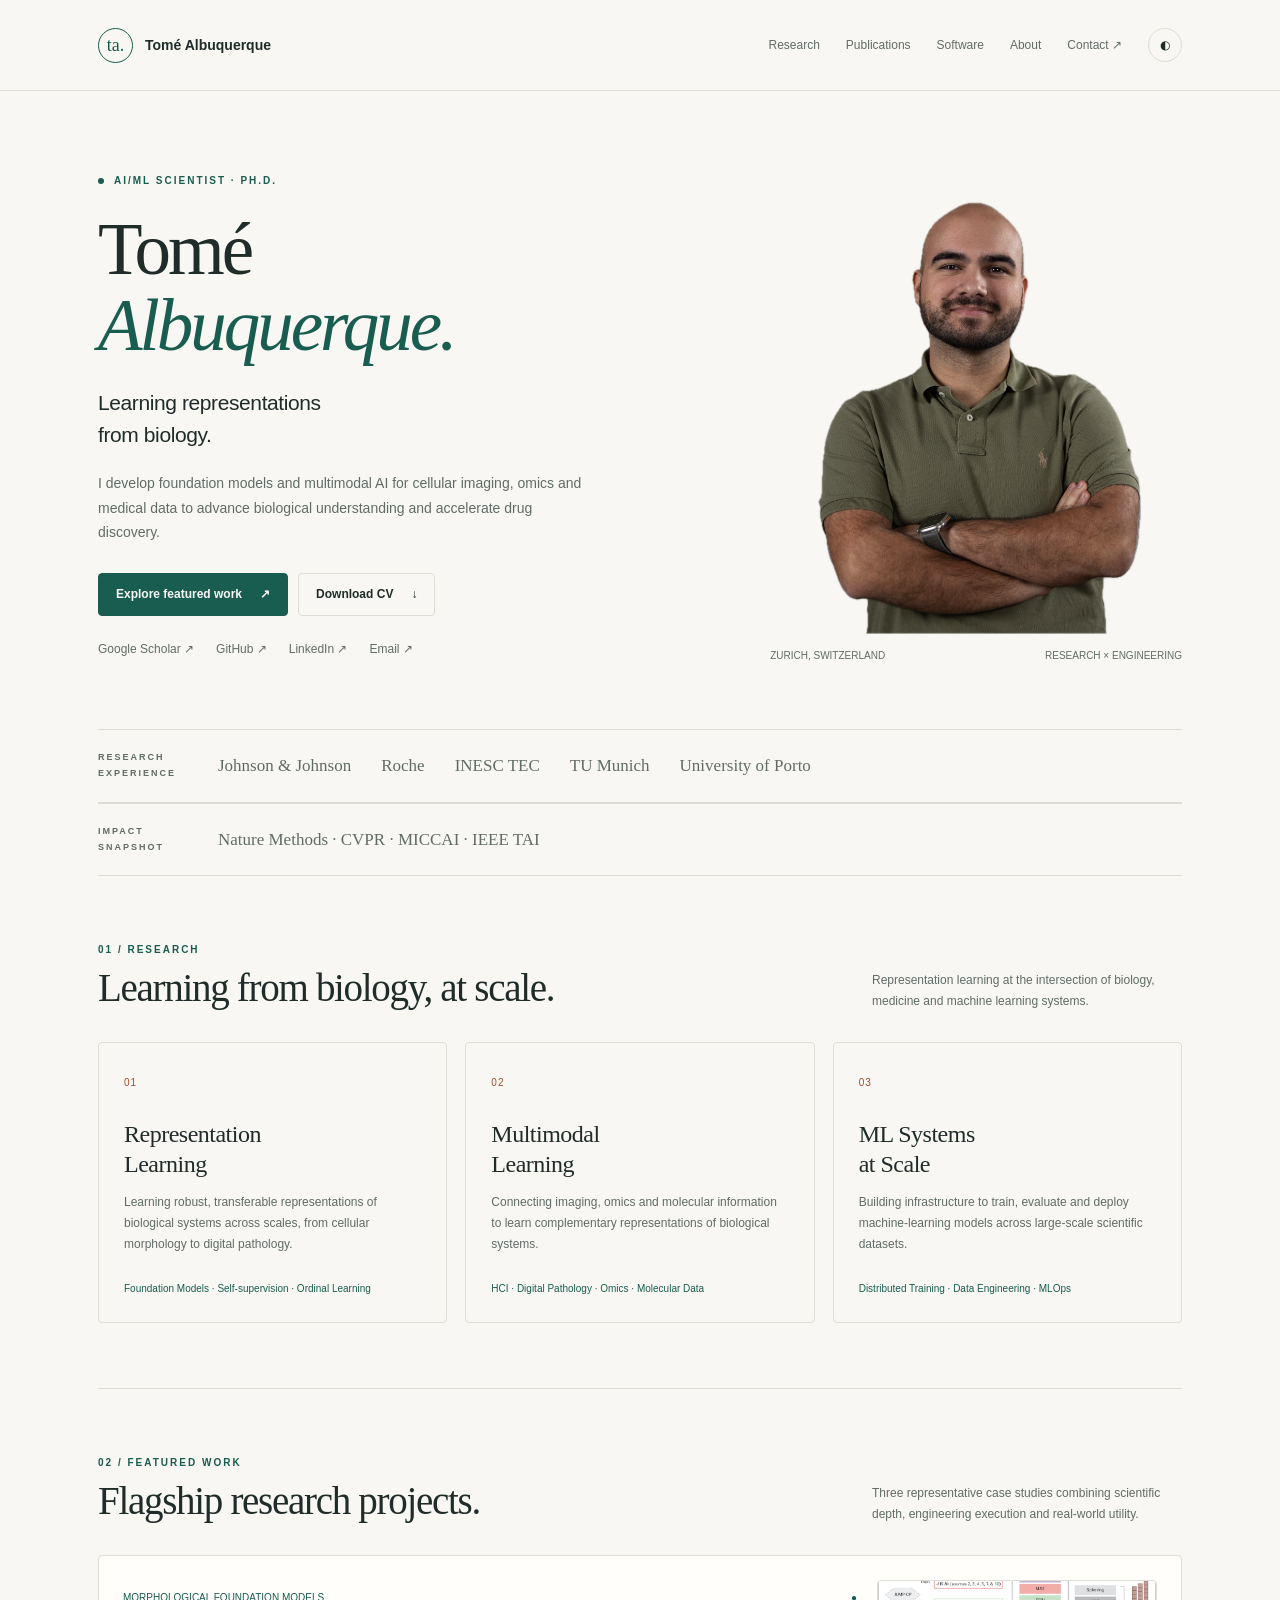
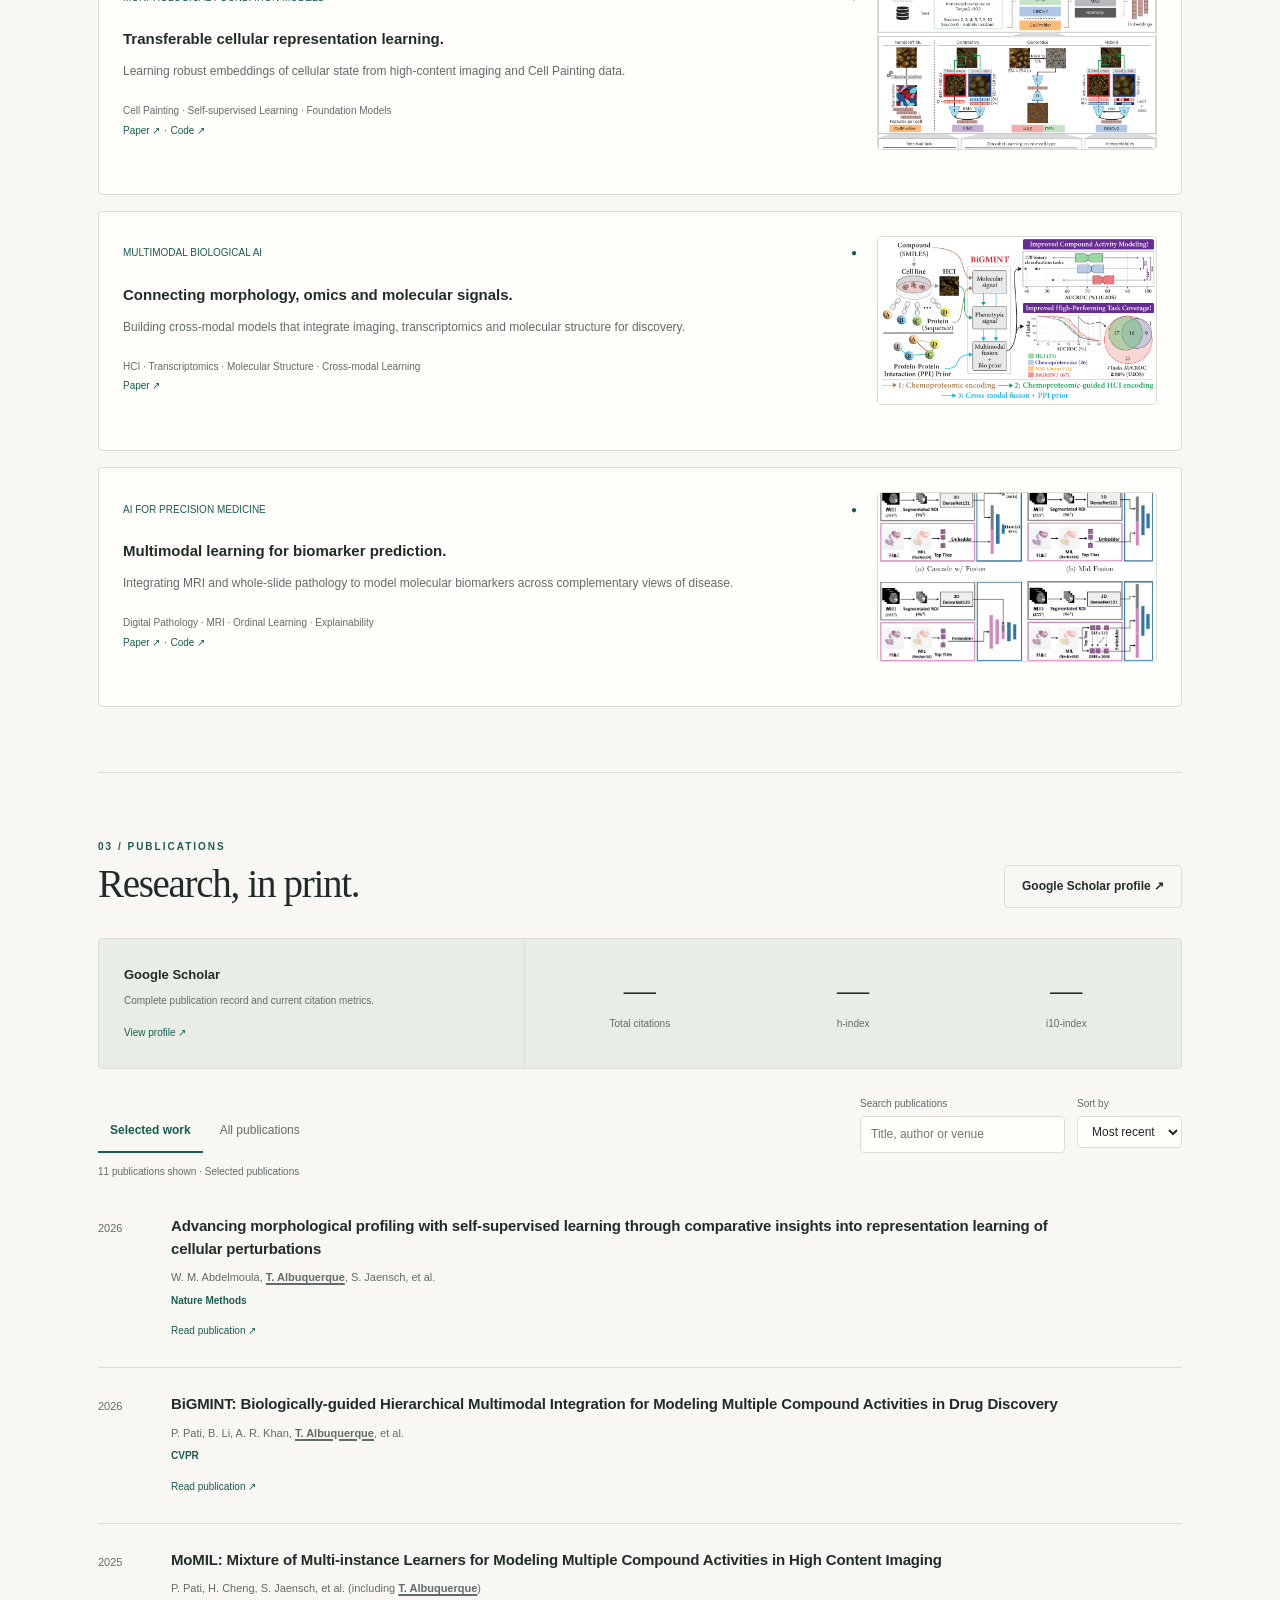
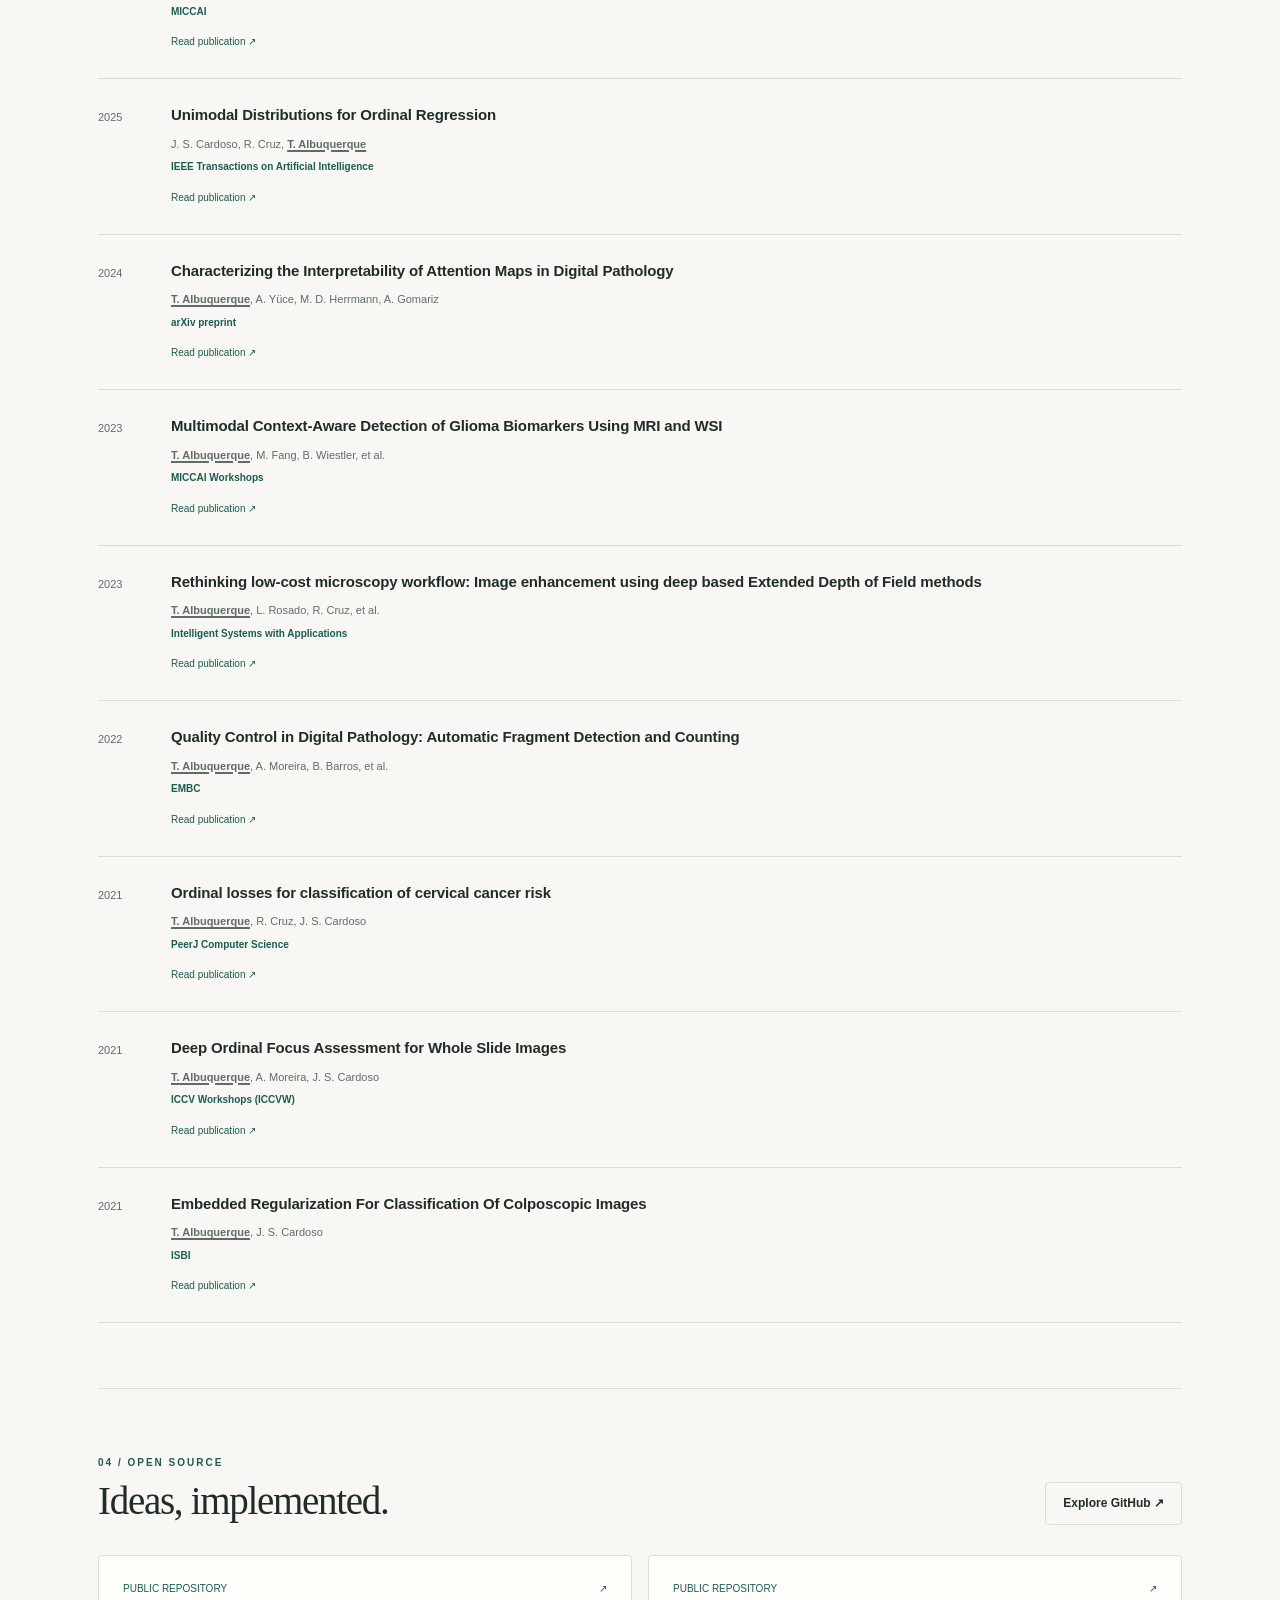
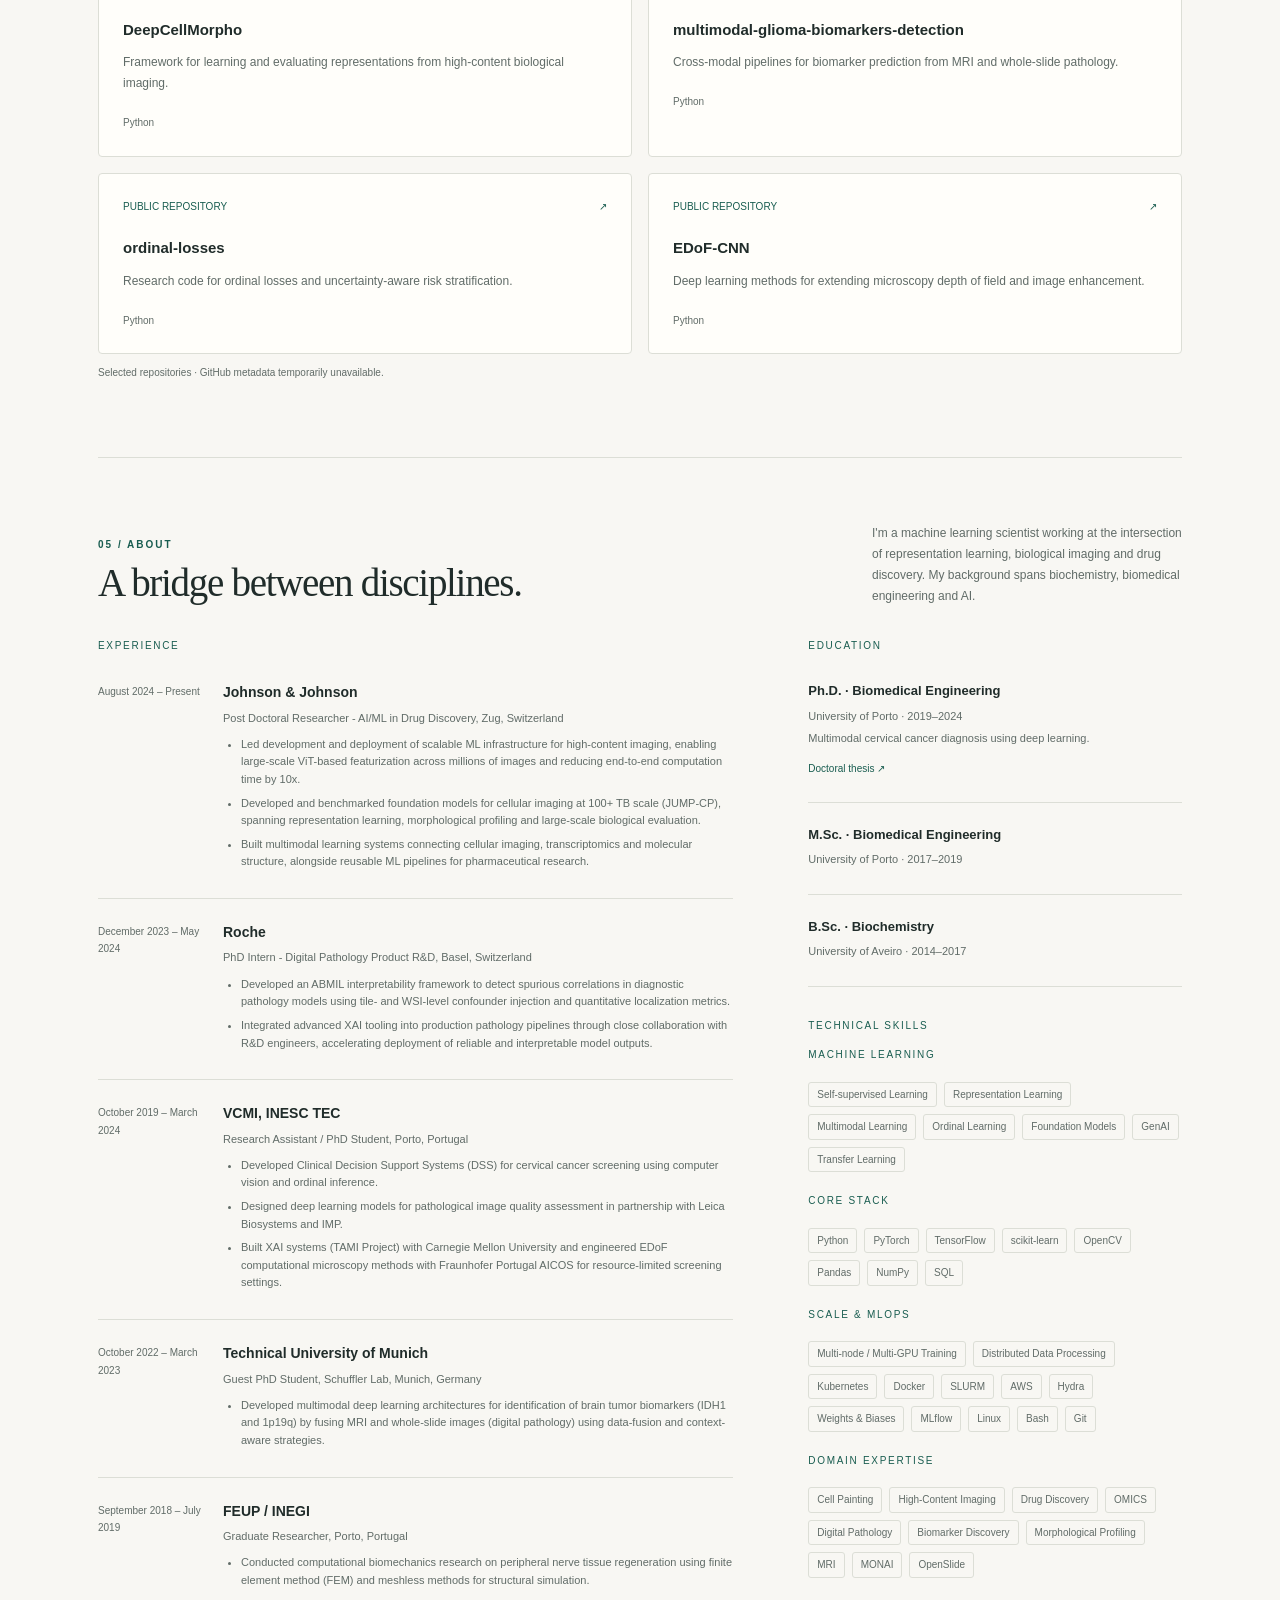
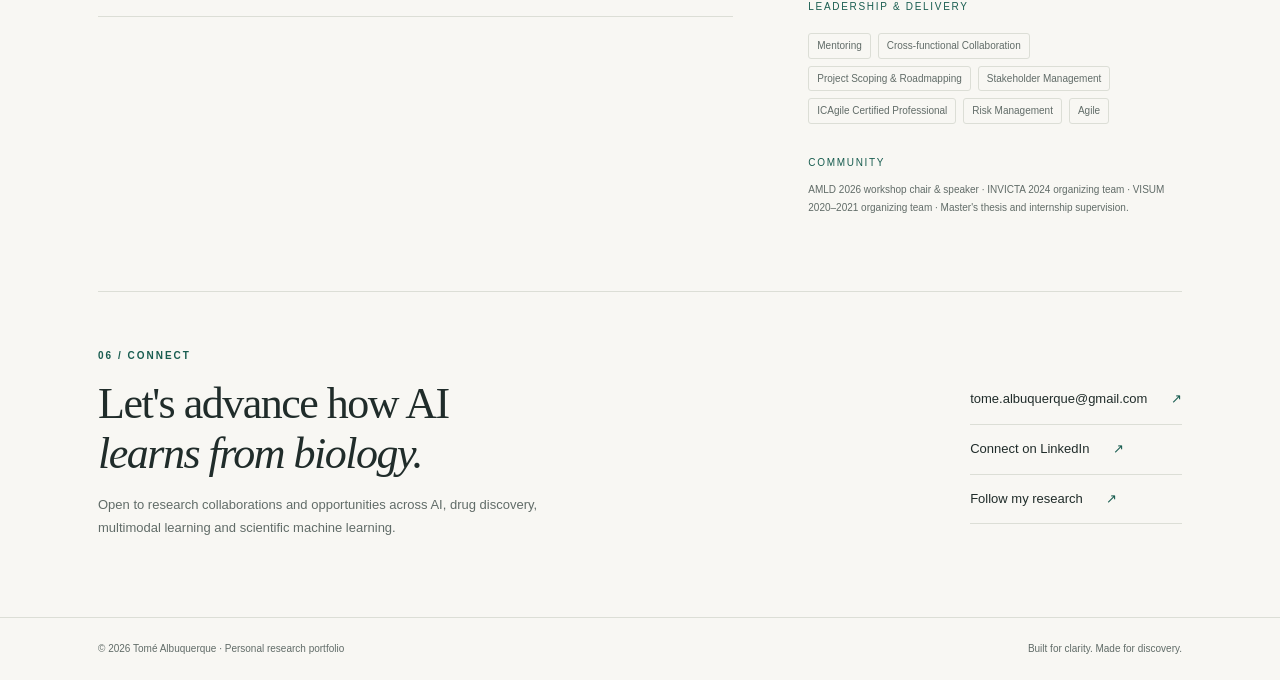
==== commit 7911f46f: "better" ====
--- a/public/index.html
+++ b/public/index.html
@@ -4,12 +4,12 @@
 		<meta charset="utf-8" />
 		<meta name="viewport" content="width=device-width,initial-scale=1" />
 		<meta name="color-scheme" content="light dark" />
-		<title>Tomé Albuquerque | Machine Learning Scientist</title>
+		<title>Tomé Albuquerque, PhD | AI/ML Scientist</title>
 		<meta
 			name="description"
 			content="Tomé Albuquerque develops foundation models and multimodal AI across biological imaging, omics and medical data to accelerate discovery."
 		/>
-		<meta property="og:title" content="Tomé Albuquerque | Machine Learning Scientist" />
+		<meta property="og:title" content="Tomé Albuquerque, PhD | AI/ML Scientist" />
 		<meta
 			property="og:description"
 			content="Representation learning for biology. Foundation models, multimodal AI and scalable ML systems for discovery."
@@ -19,11 +19,11 @@
 		<link rel="stylesheet" href="styles.css" />
 		<script src="script.js" defer></script>
 		<script type="application/ld+json">
-			{
+			{	
 				"@context": "https://schema.org",
 				"@type": "Person",
-				"name": "Tomé Albuquerque",
-				"jobTitle": "Machine Learning Scientist",
+				"name": "Tomé Albuquerque, PhD",
+				"jobTitle": "AI/ML Scientist",
 				"sameAs": [
 					"https://scholar.google.com/citations?user=RfeLaPEAAAAJ",
 					"https://github.com/tomealbuquerque",
@@ -61,14 +61,14 @@
 		<main id="main" class="wrap">
 			<section class="hero">
 				<div>
-					<div class="eyebrow"><span class="dot" aria-hidden="true"></span>Machine Learning Scientist · Ph.D.</div>
+					<div class="eyebrow"><span class="dot" aria-hidden="true"></span>AI/ML Scientist · Ph.D.</div>
 					<h1>
 						Tomé<br />
 						<em>Albuquerque.</em>
 					</h1>
 					<p class="headline">
 						Learning representations<br />
-						of biology.
+						from biology.
 					</p>
 					<p class="intro">
 						I develop foundation models and multimodal AI for cellular imaging, omics and medical data to
@@ -123,7 +123,7 @@
 
 			<div class="affiliations" aria-label="Research impact snapshot">
 				<span class="eyebrow">Impact snapshot</span>
-				<span> Nature Methods · CVPR · MICCAI</span>
+				<span> Nature Methods · CVPR · MICCAI · IEEE TAI</span>
 			</div>
 
 			<section class="block" id="research">
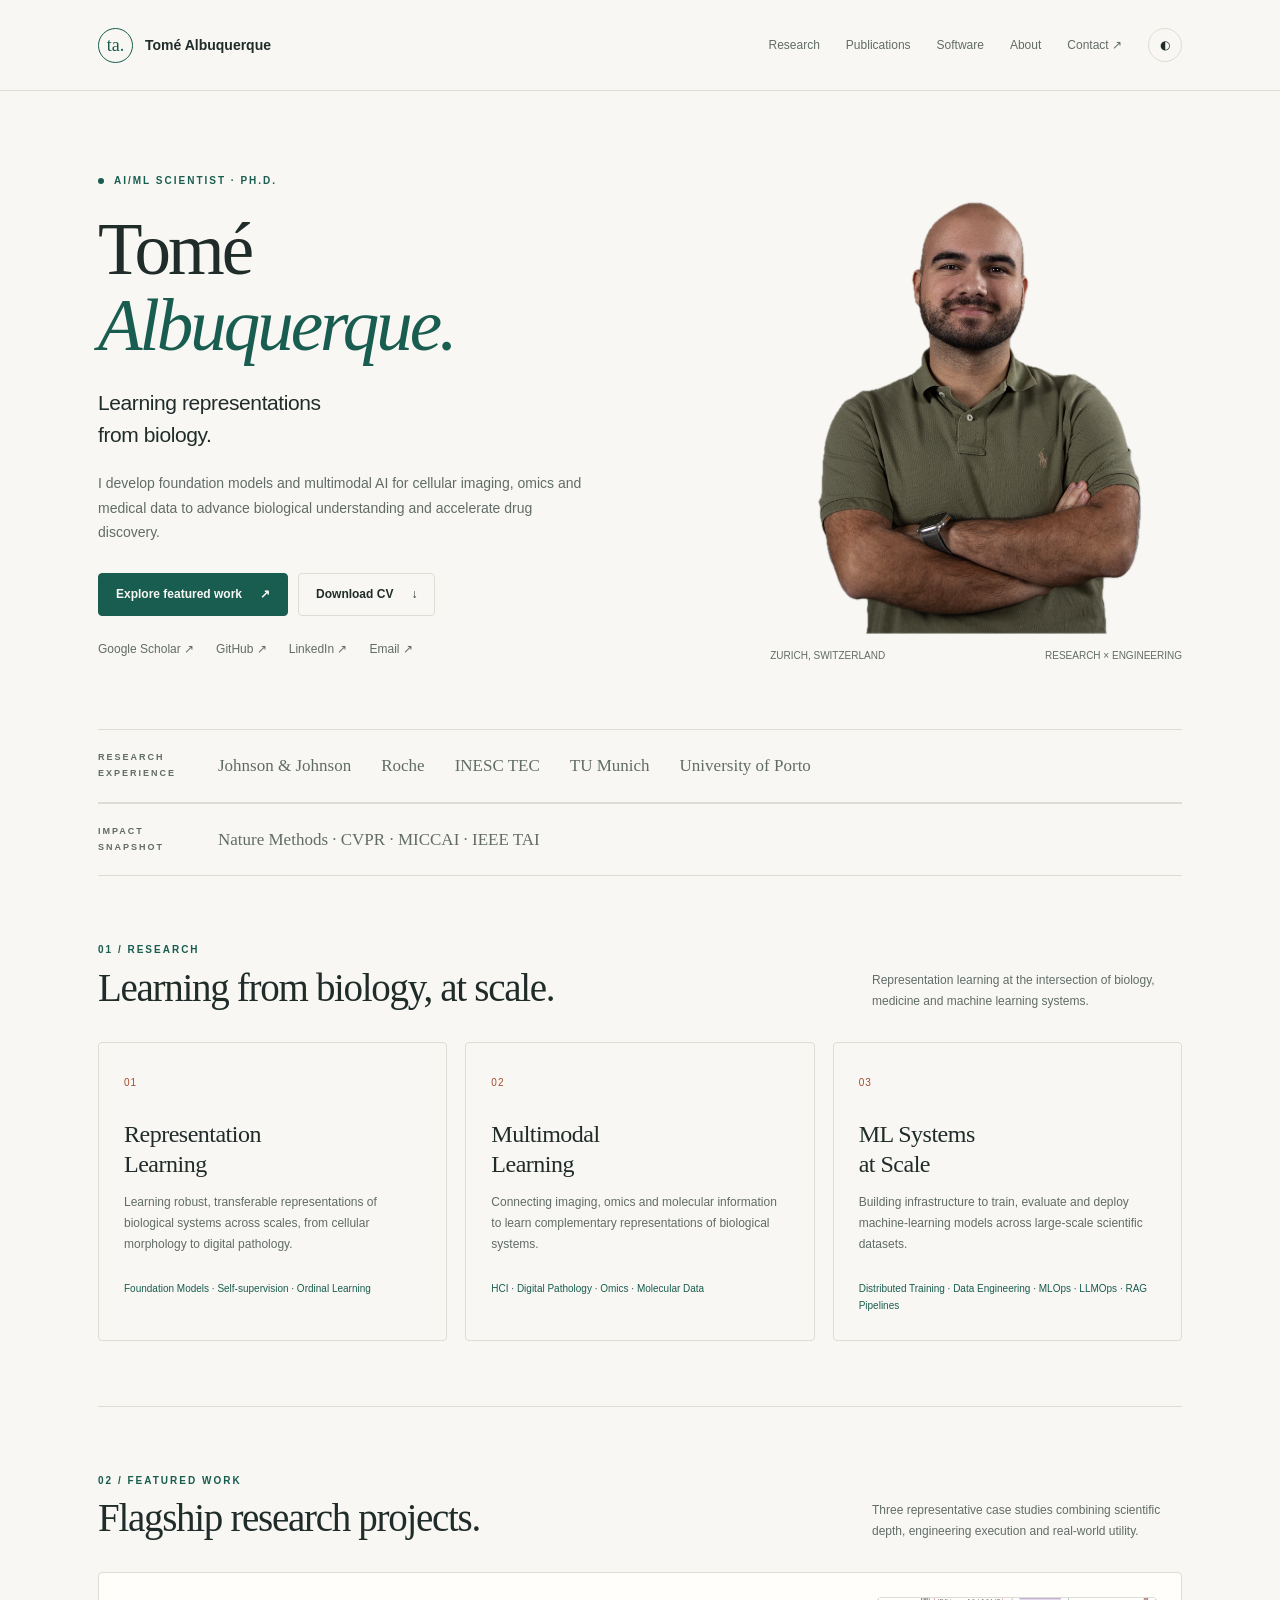
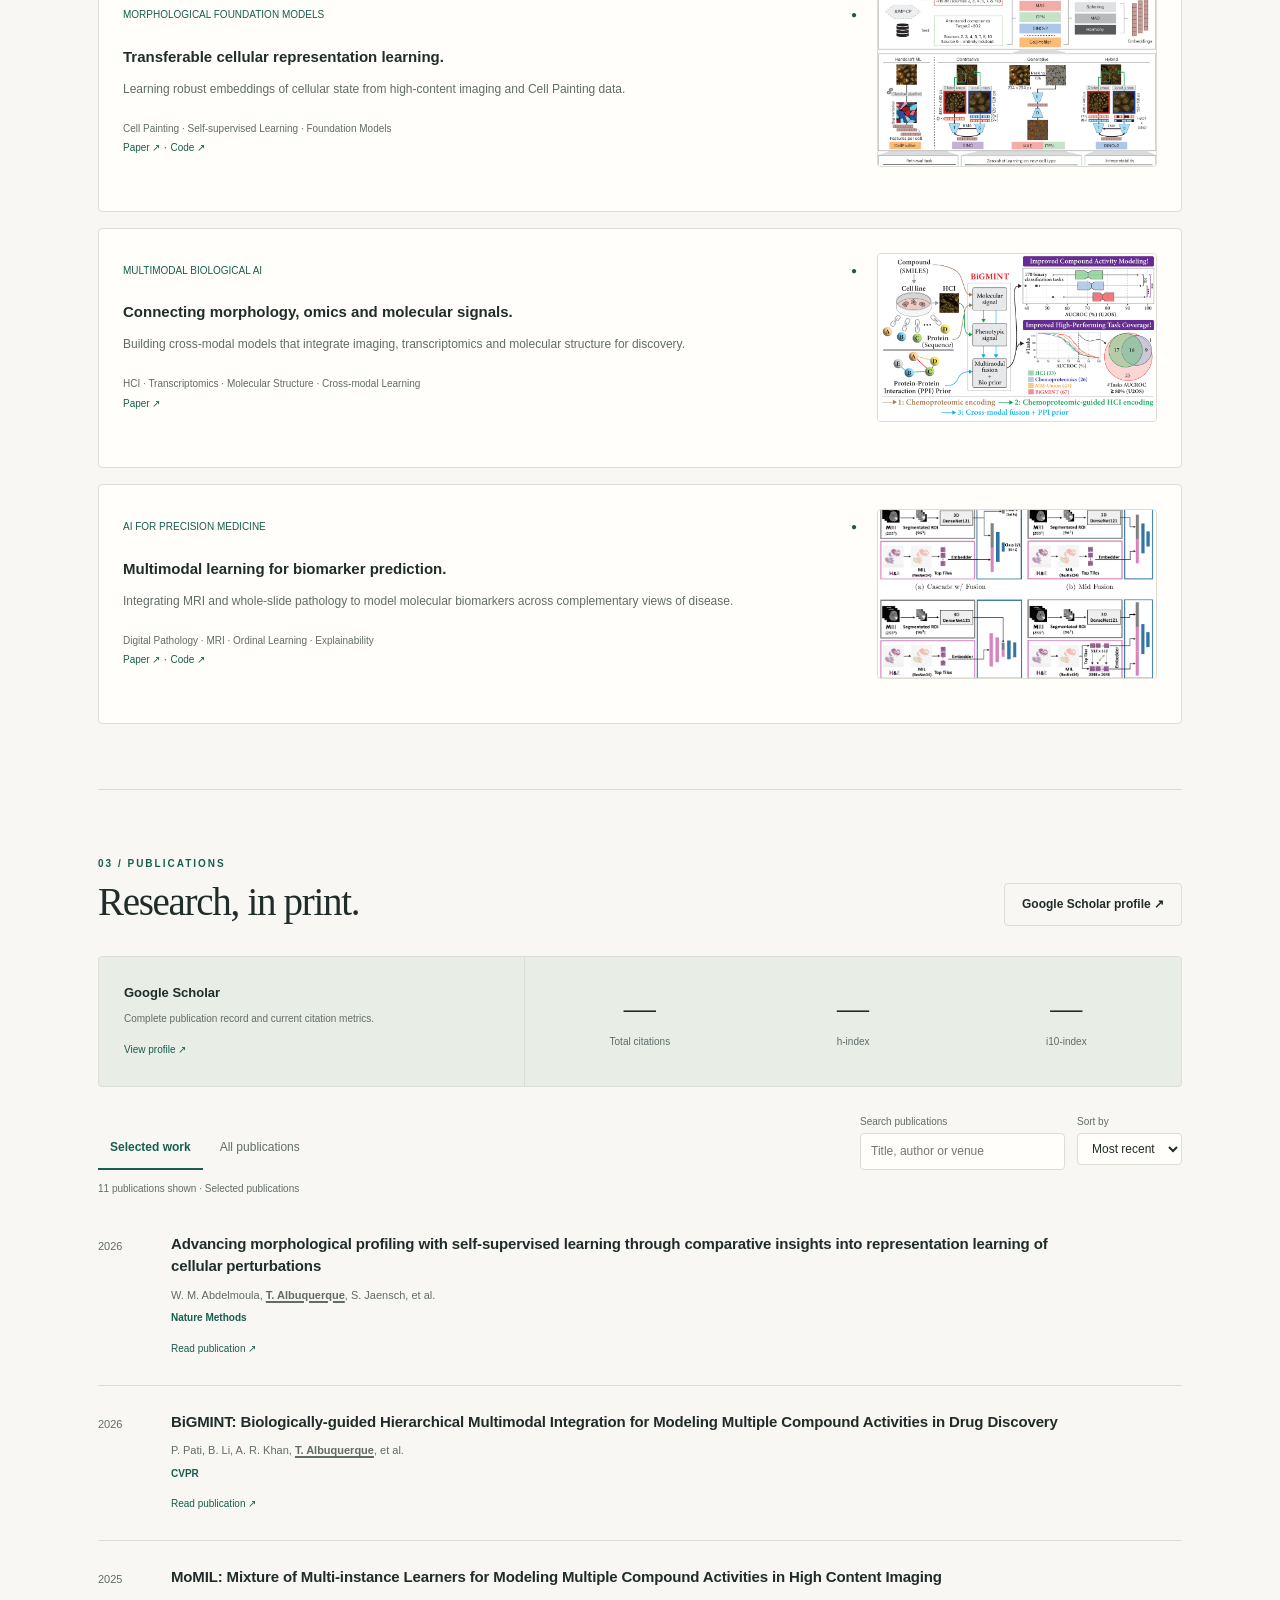
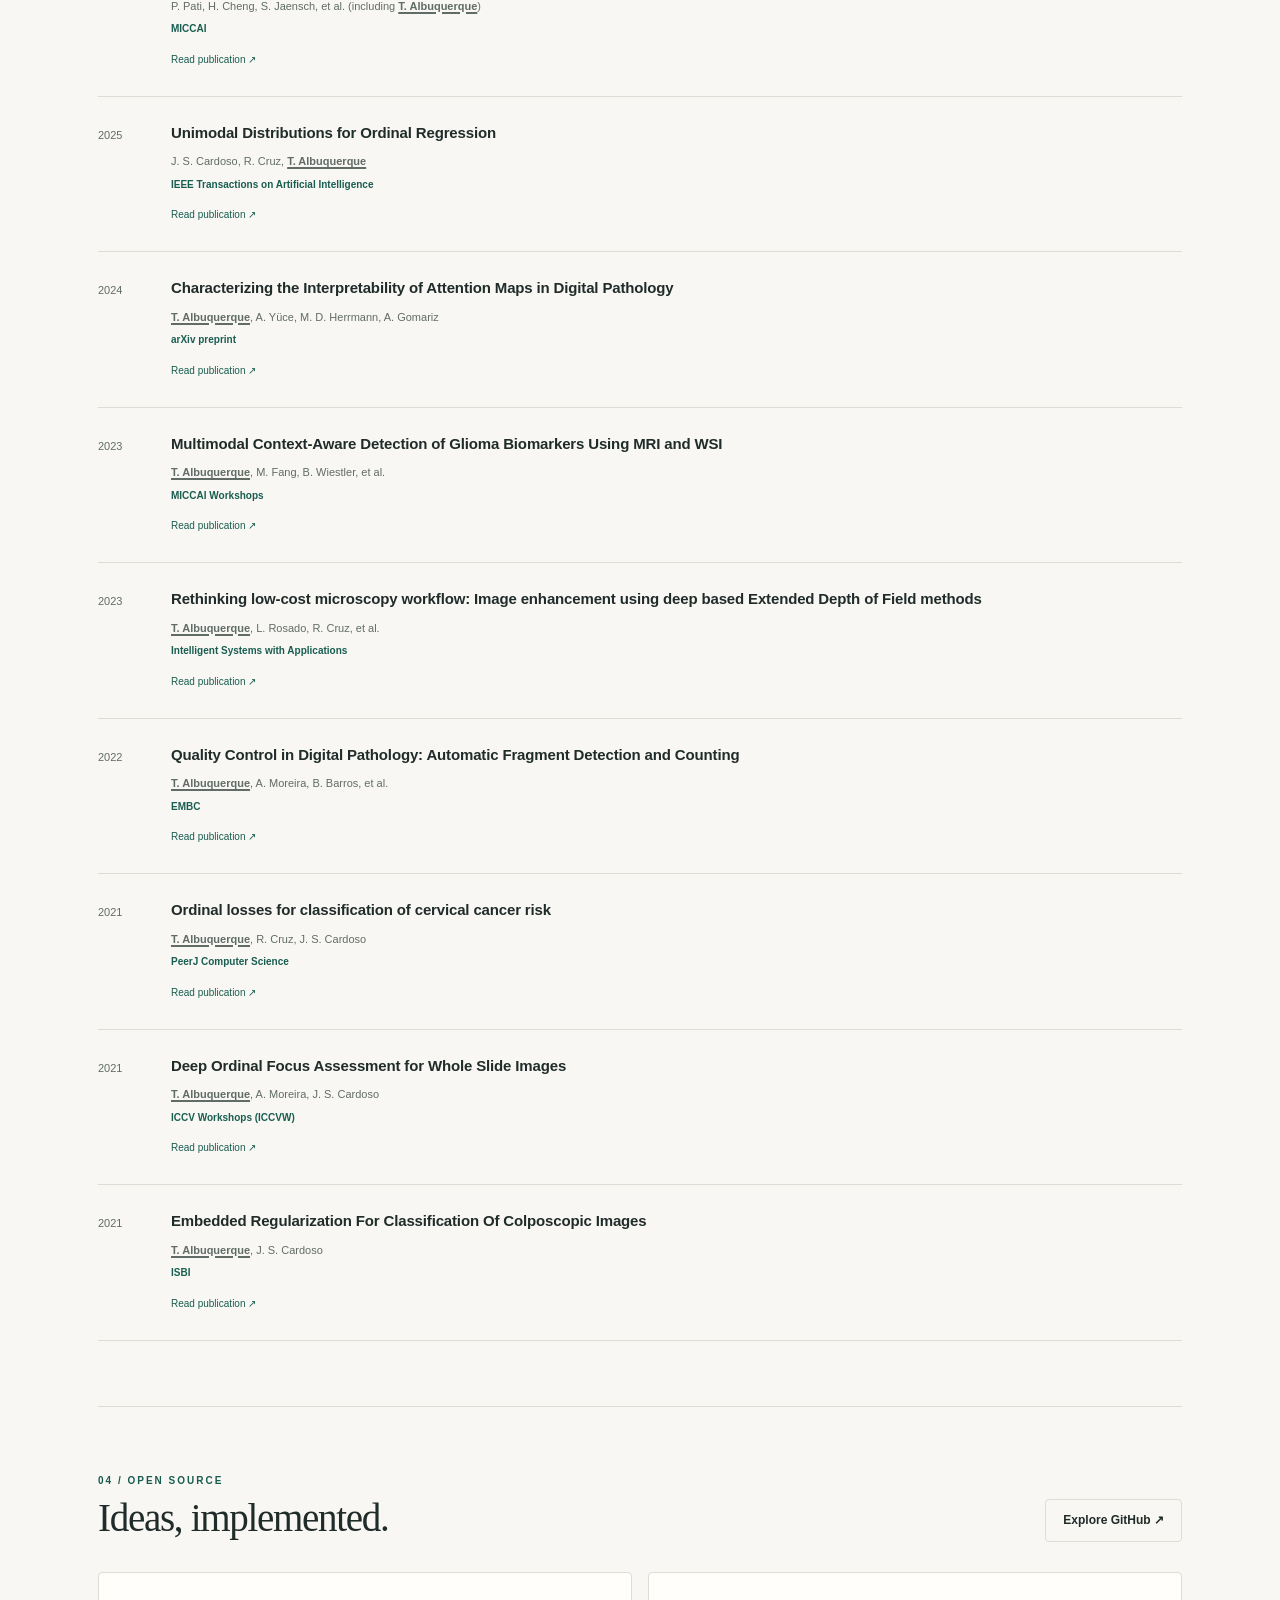
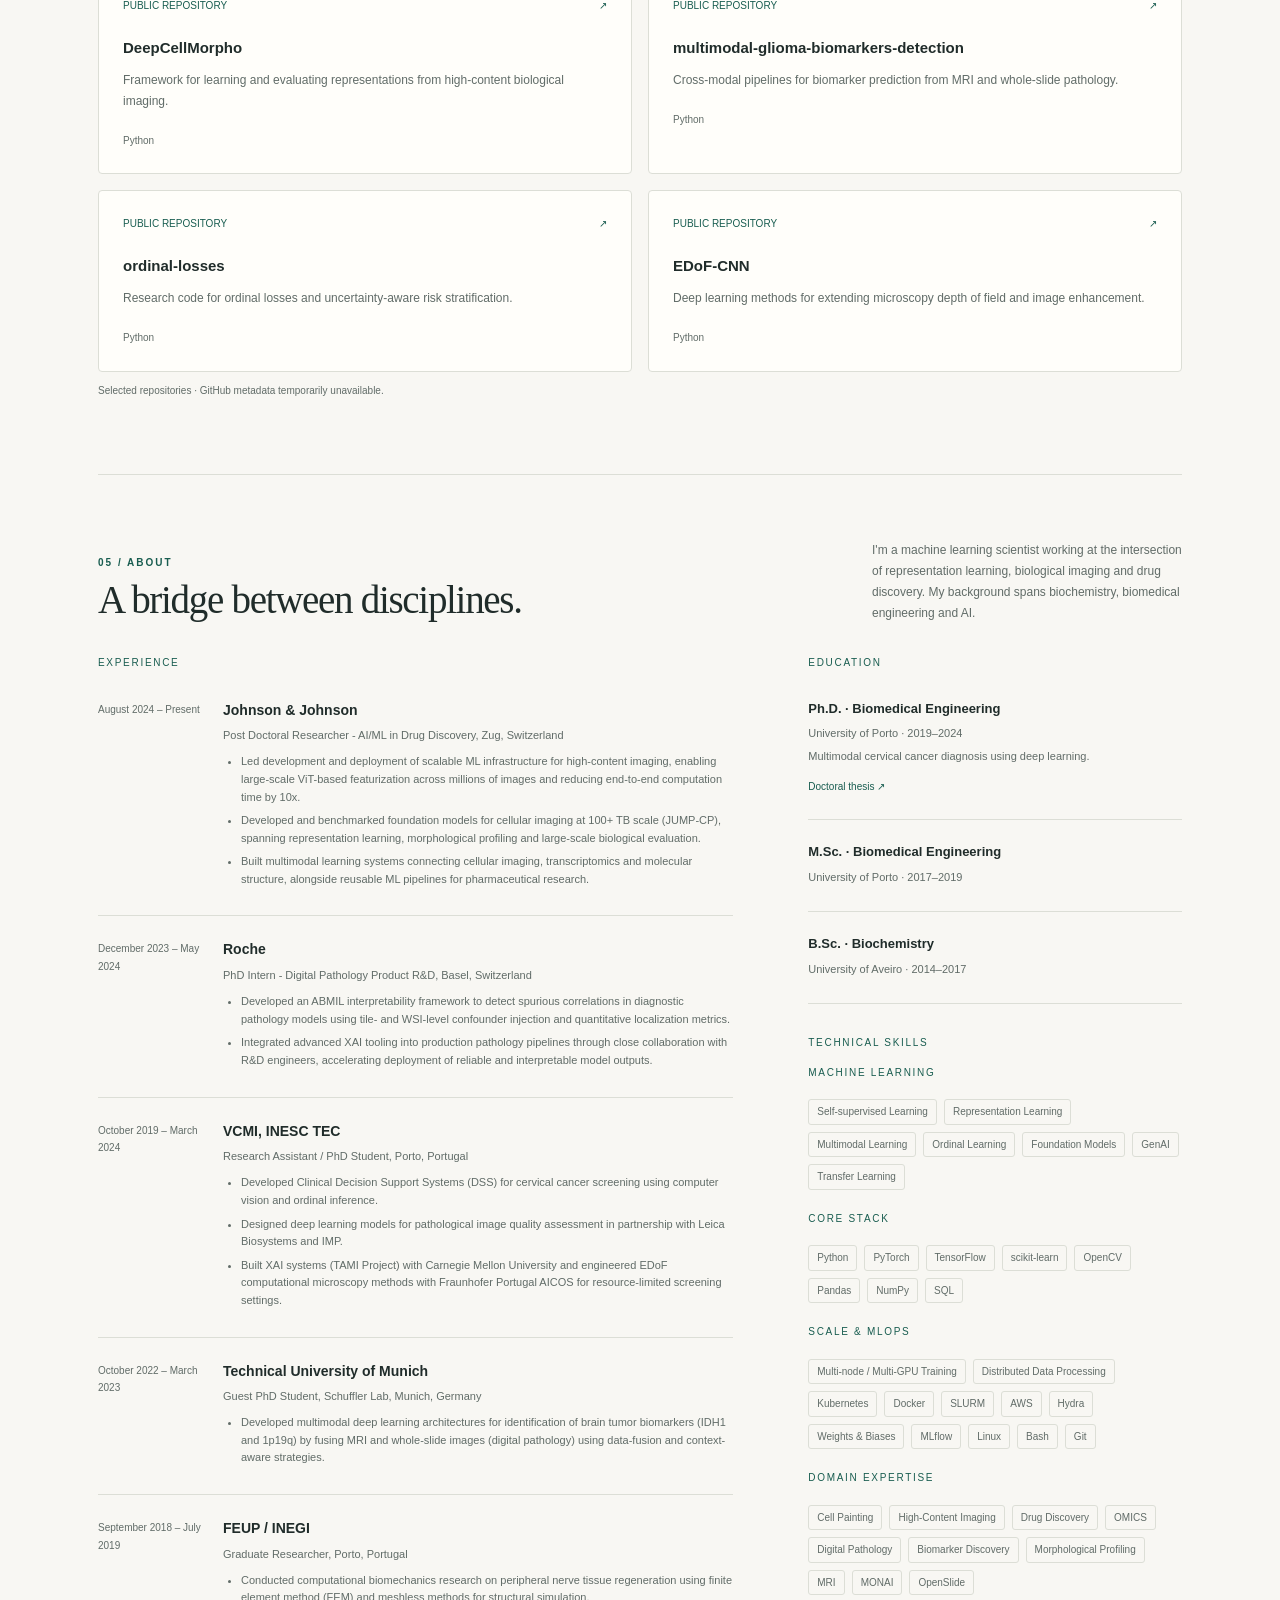
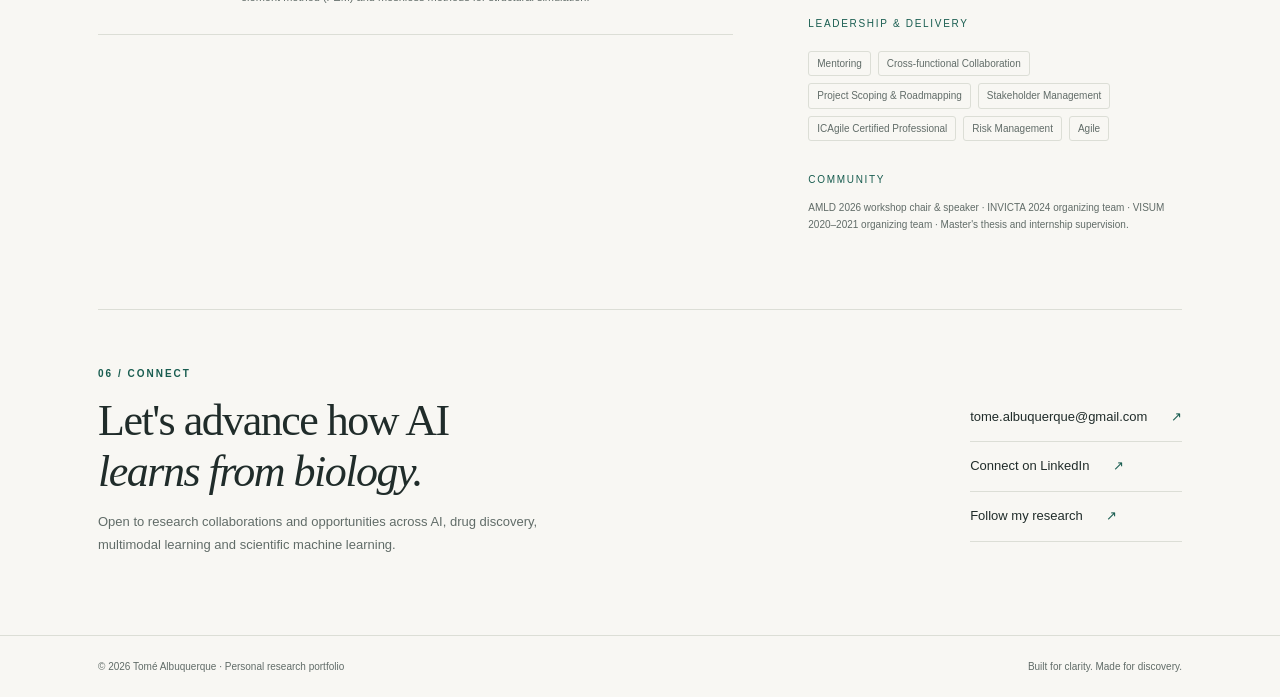
==== commit 73cc4bce: "updt Co-authored-by: Copilot <copilot@github.com>" ====
--- a/public/index.html
+++ b/public/index.html
@@ -163,7 +163,7 @@
 							at Scale
 						</h3>
 						<p>Building infrastructure to train, evaluate and deploy machine-learning models across large-scale scientific datasets.</p>
-						<div class="keywords">Distributed Training · Data Engineering · MLOps</div>
+						<div class="keywords">Distributed Training · Data Engineering · MLOps · LLMOps · RAG Pipelines</div>
 					</article>
 				</div>
 			</section>
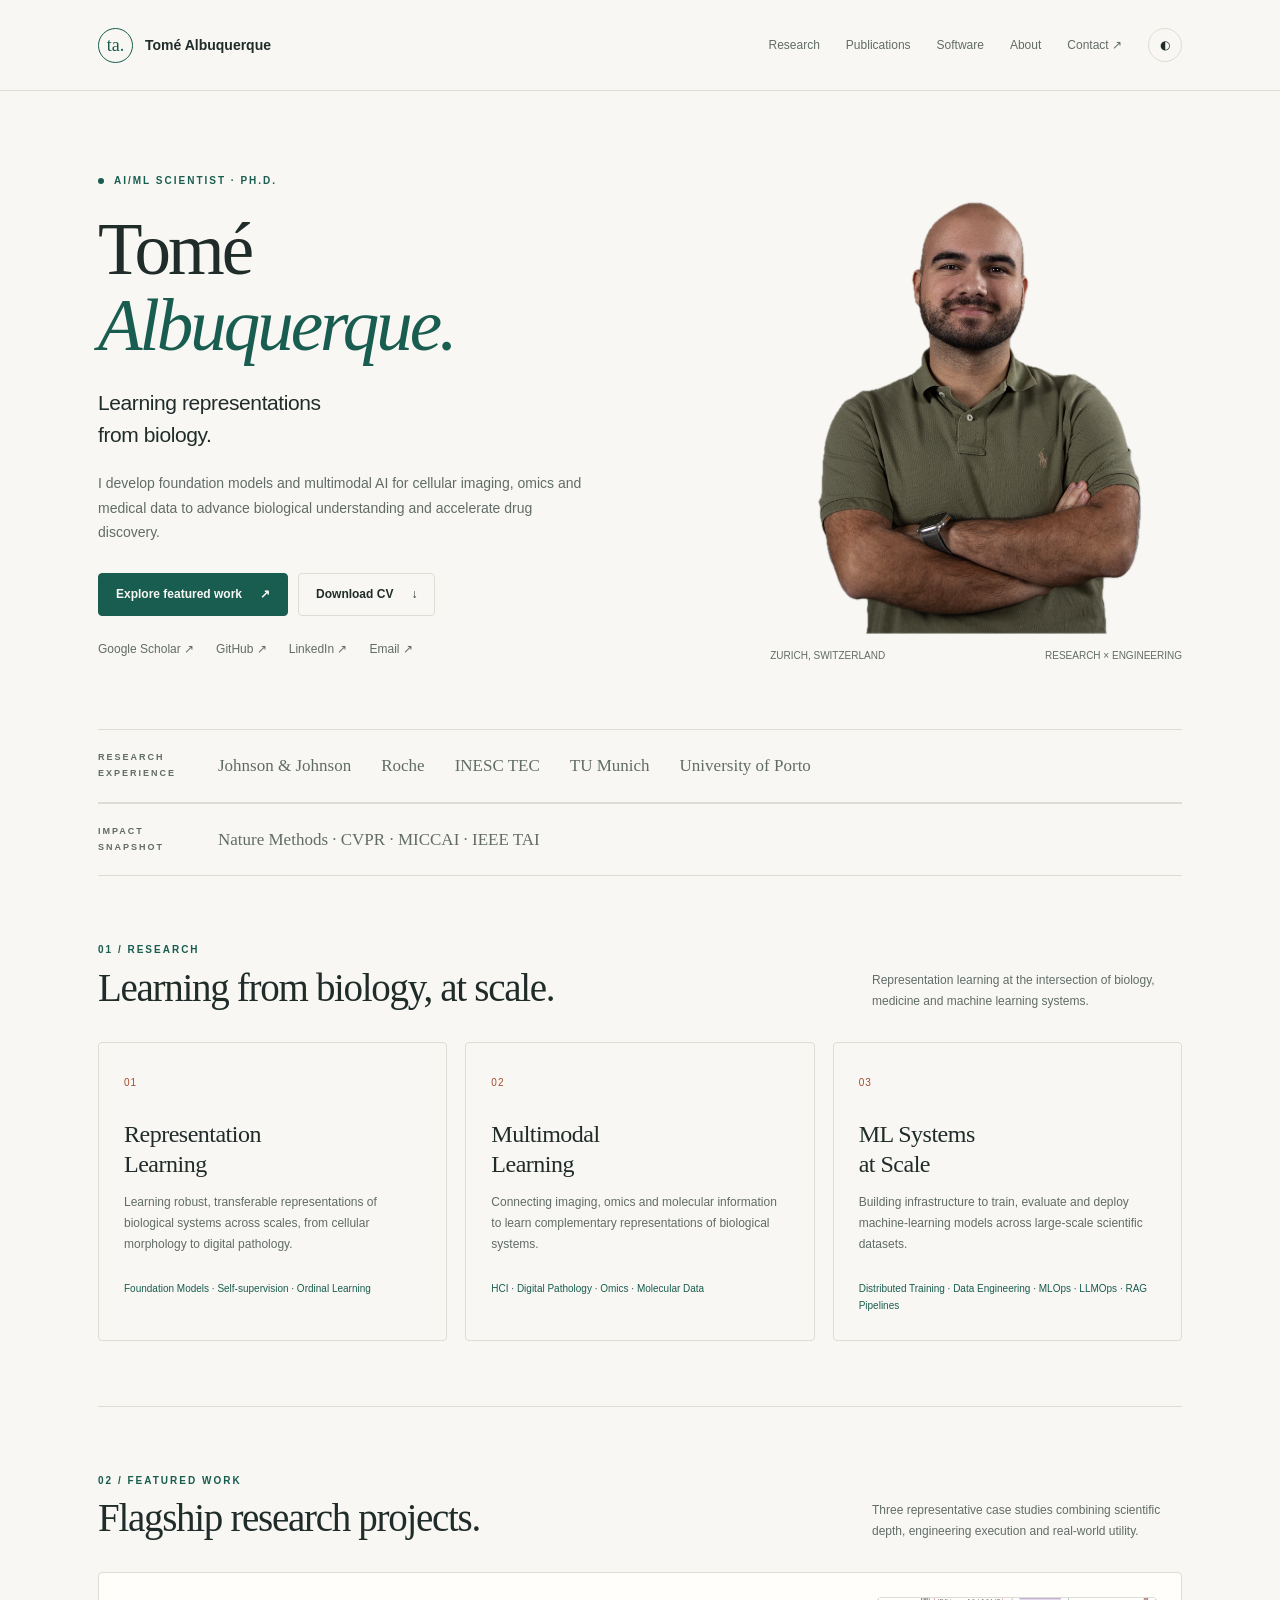
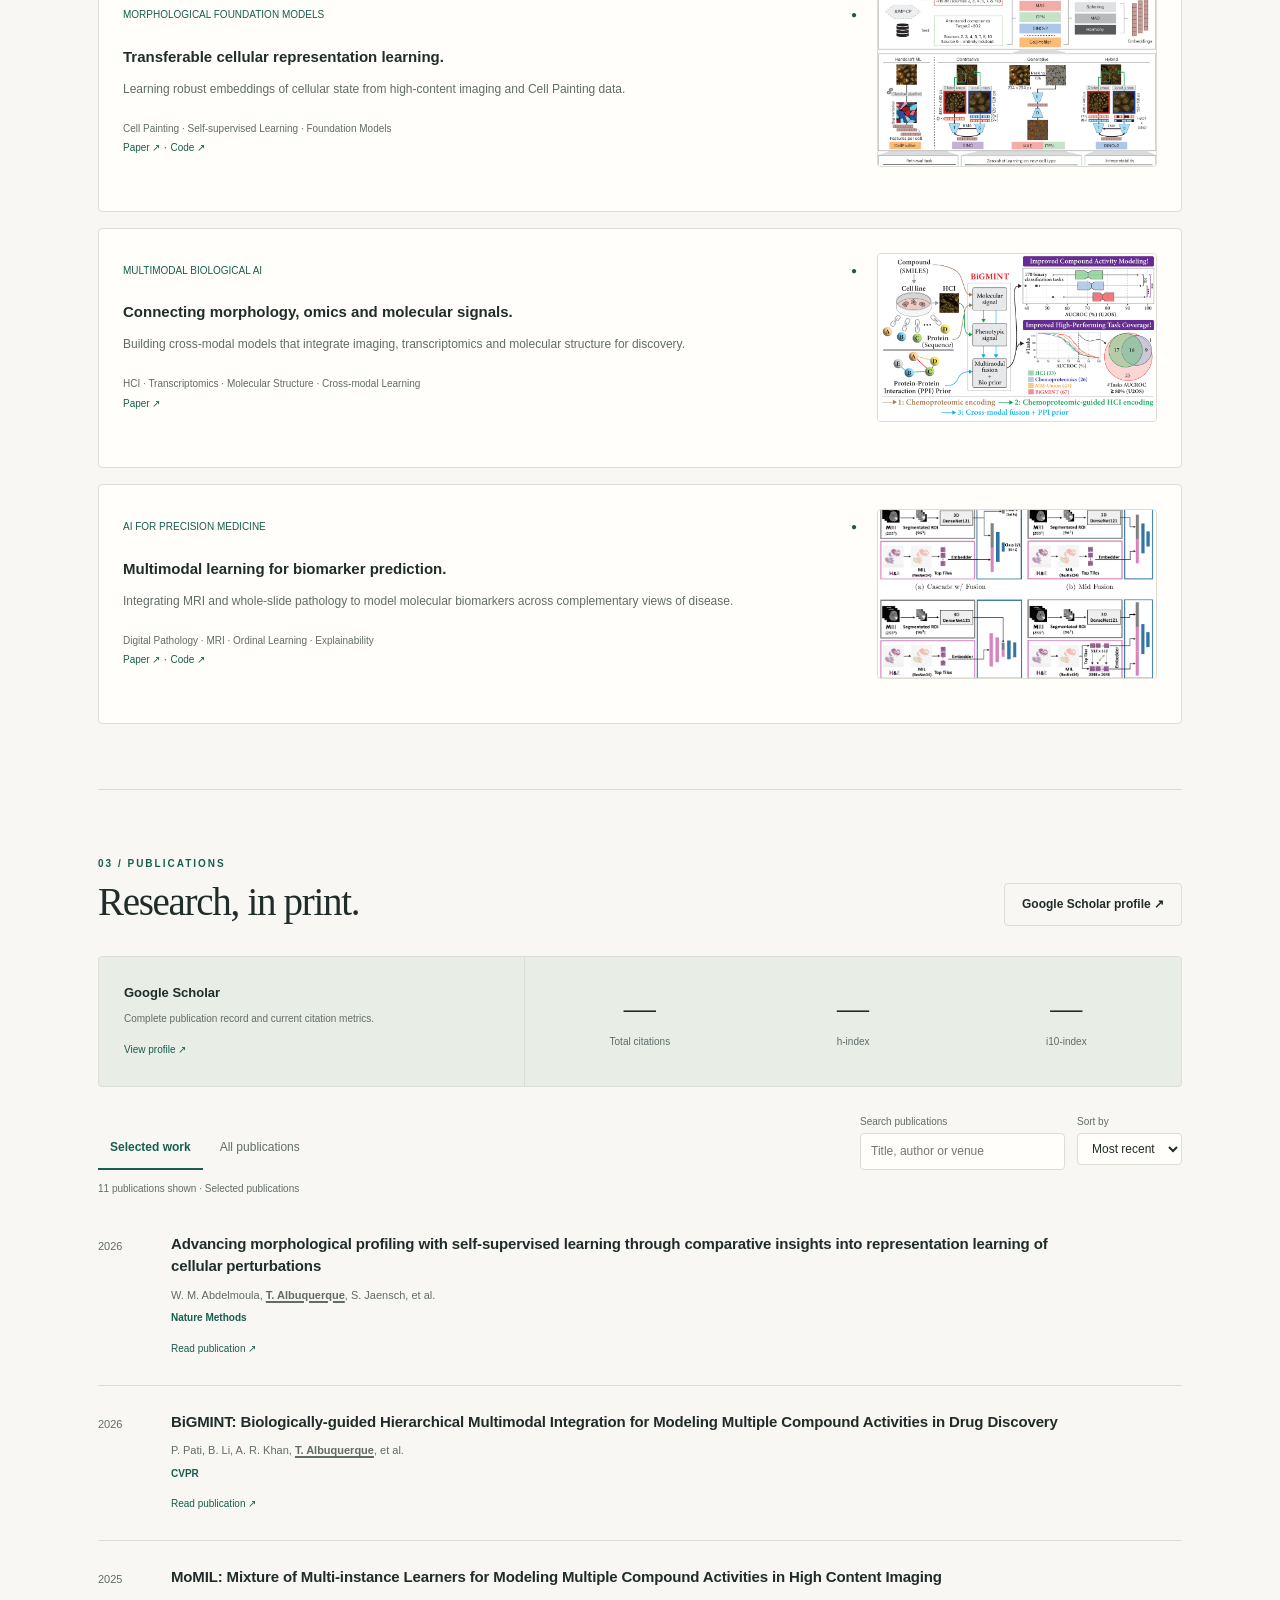
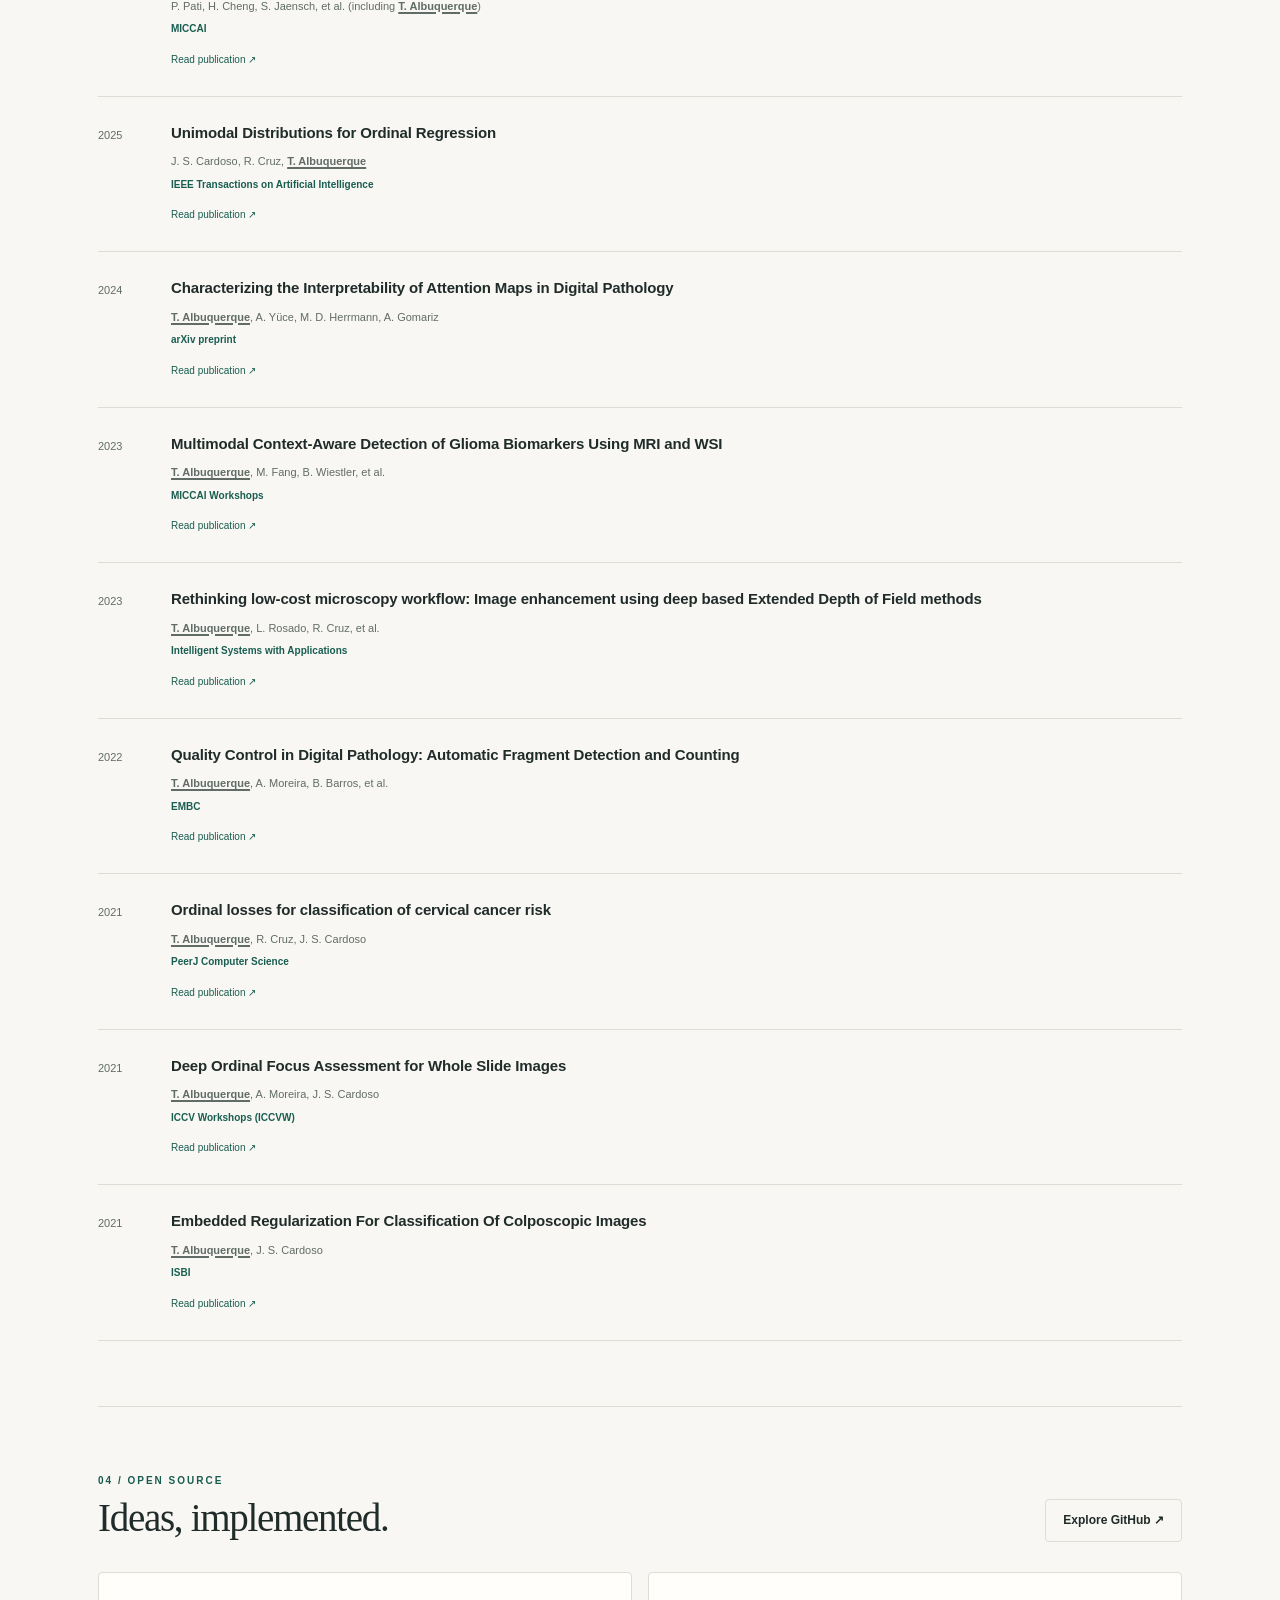
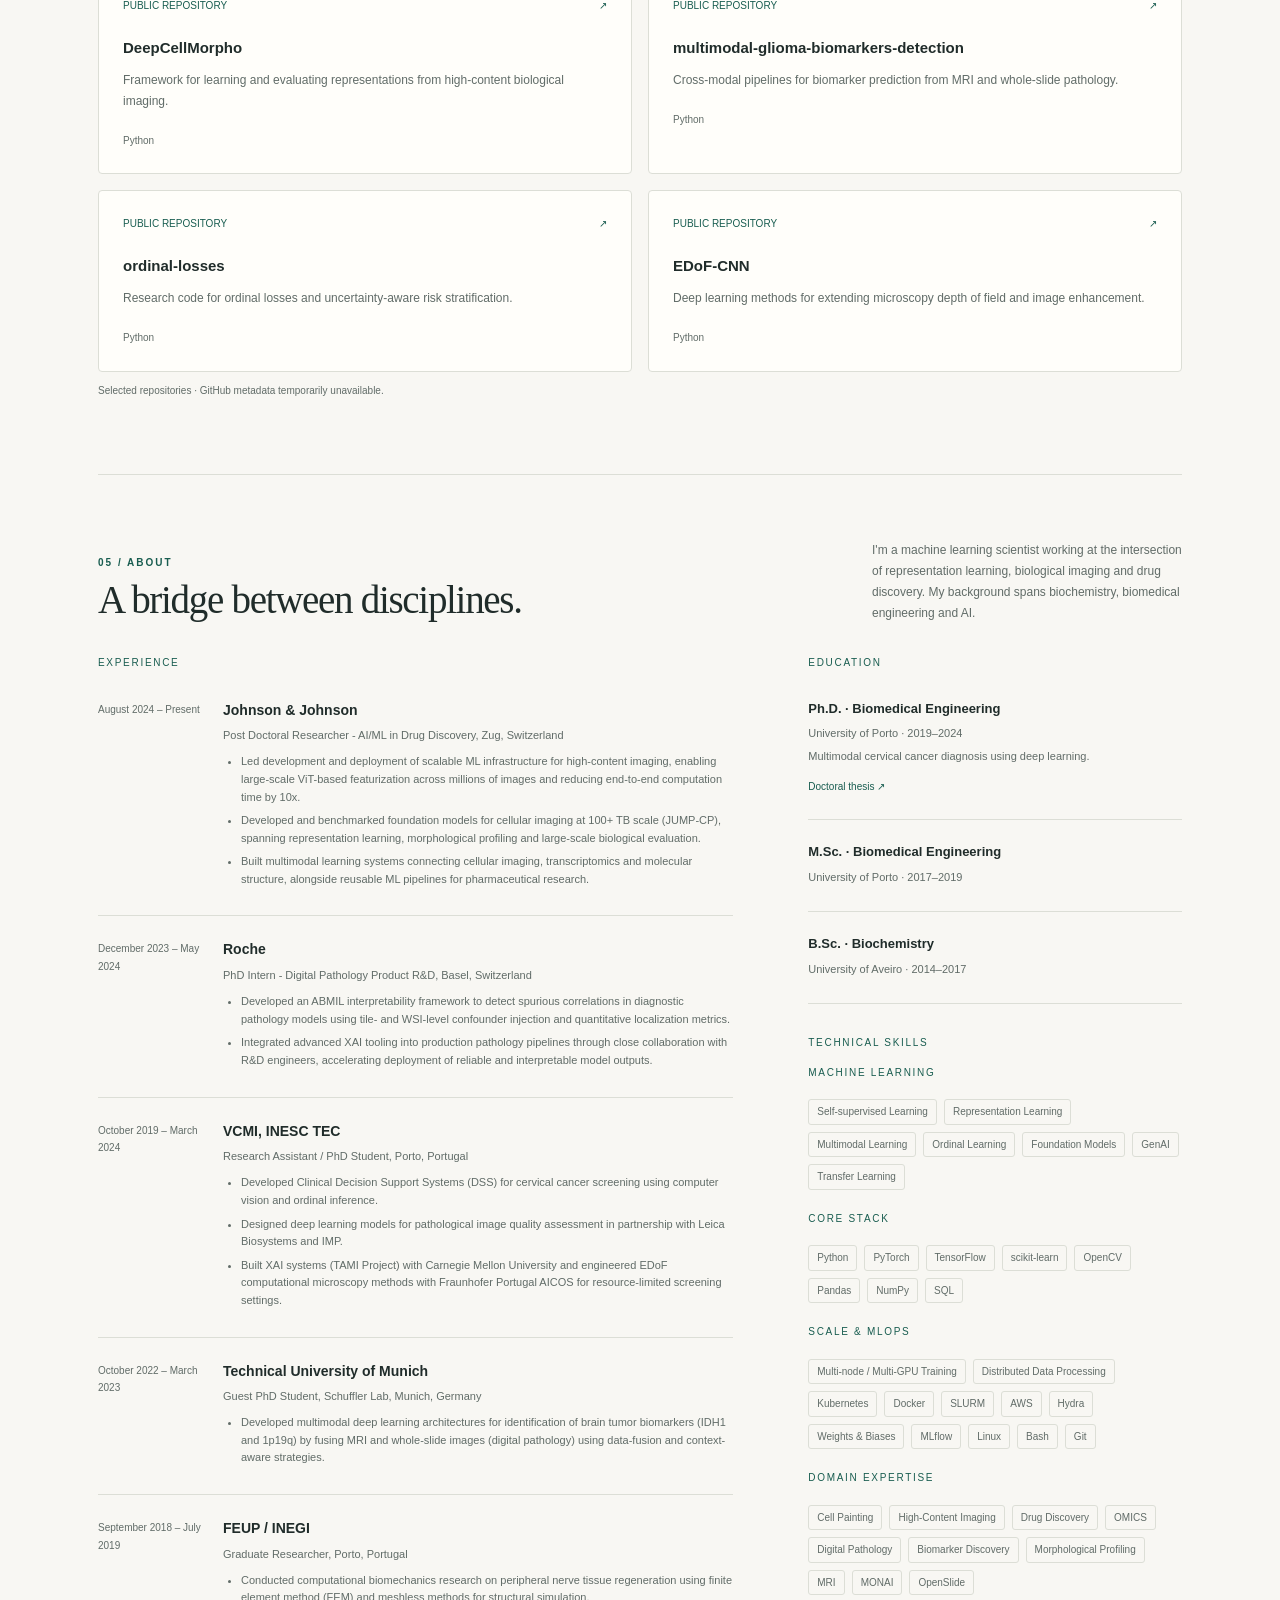
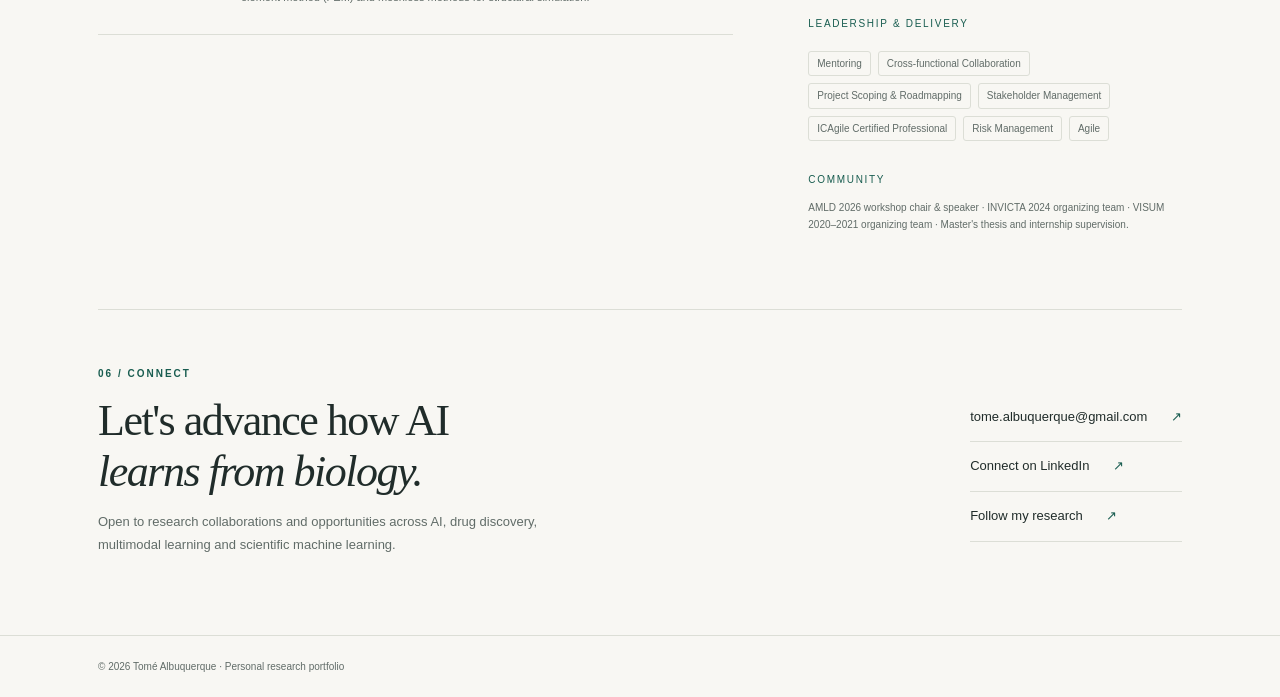
==== commit 69e5e2bc: "updt" ====
--- a/public/index.html
+++ b/public/index.html
@@ -672,7 +672,7 @@
 		<footer>
 			<div class="wrap footer-row">
 				<span>© <span id="year">2026</span> Tomé Albuquerque · Personal research portfolio</span>
-				<span>Built for clarity. Made for discovery.</span>
+				<!-- <span>Built for clarity. Made for discovery.</span> -->
 			</div>
 		</footer>
 
